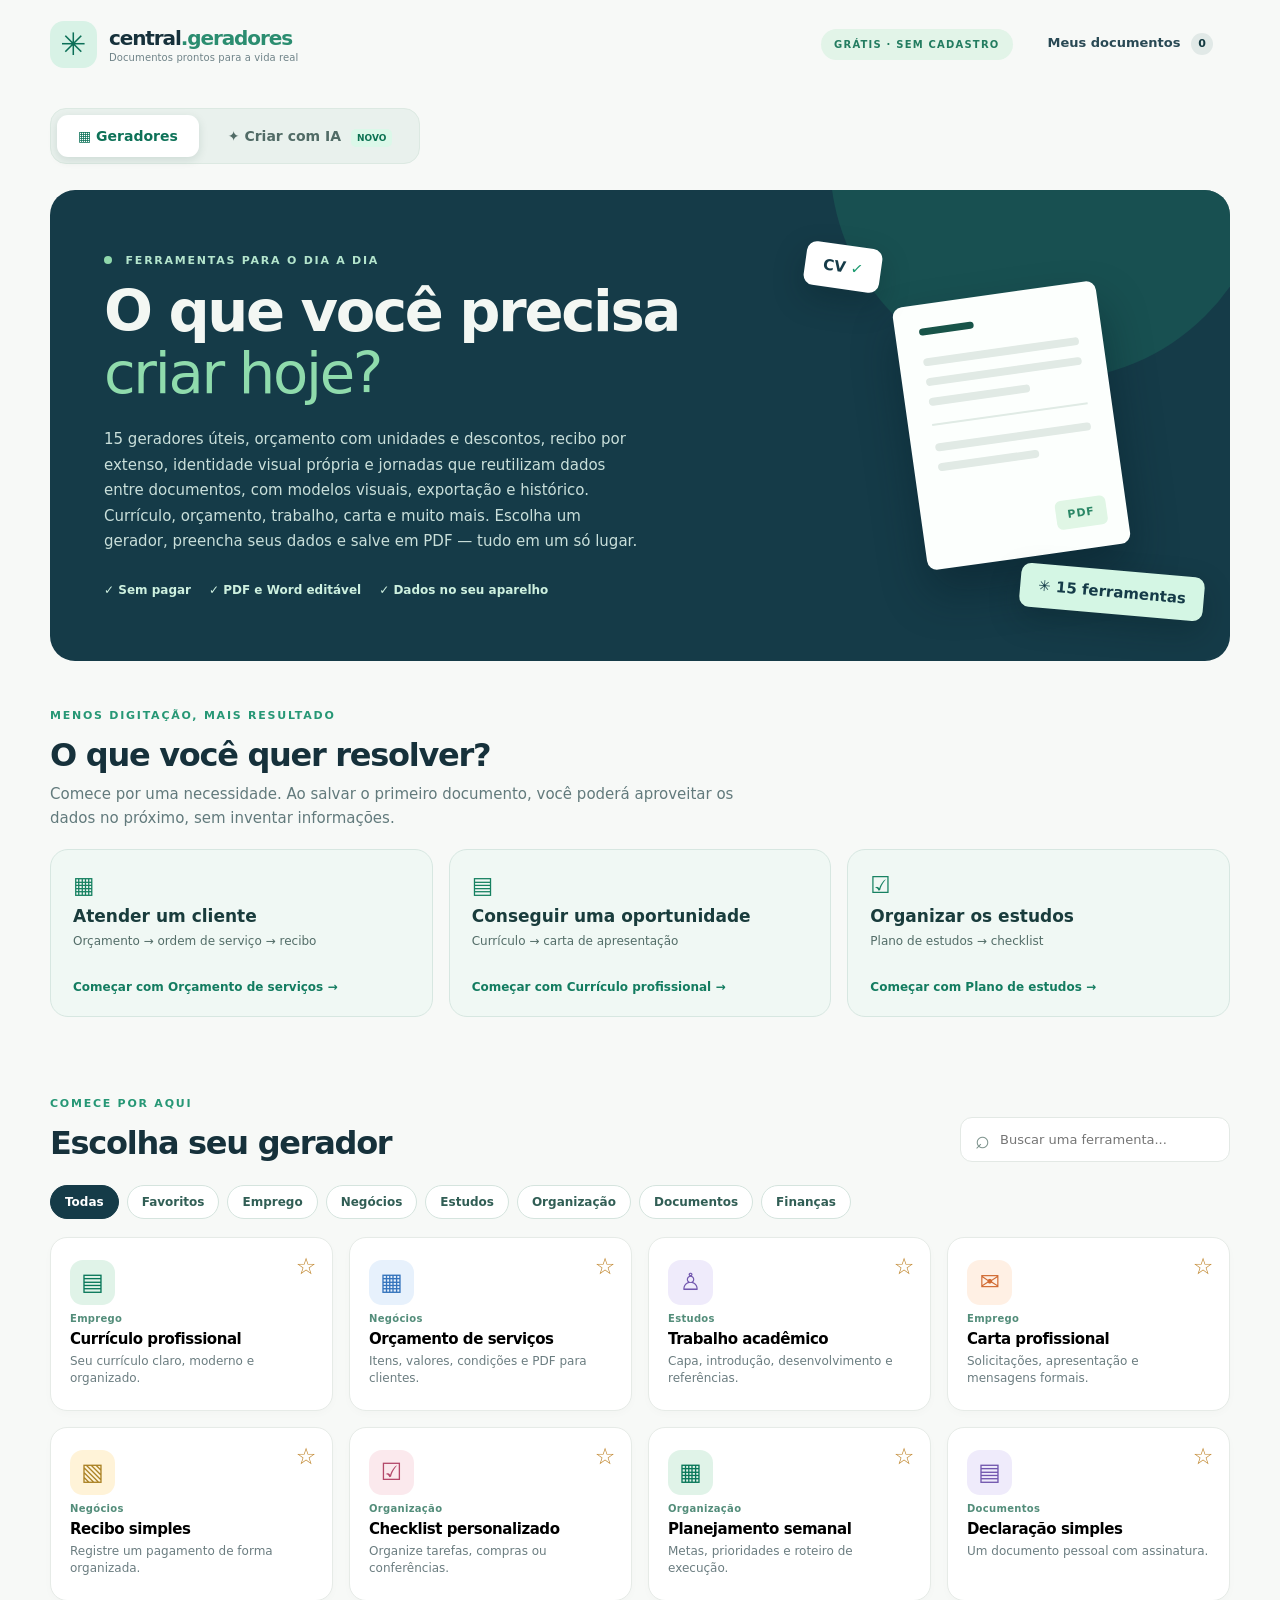
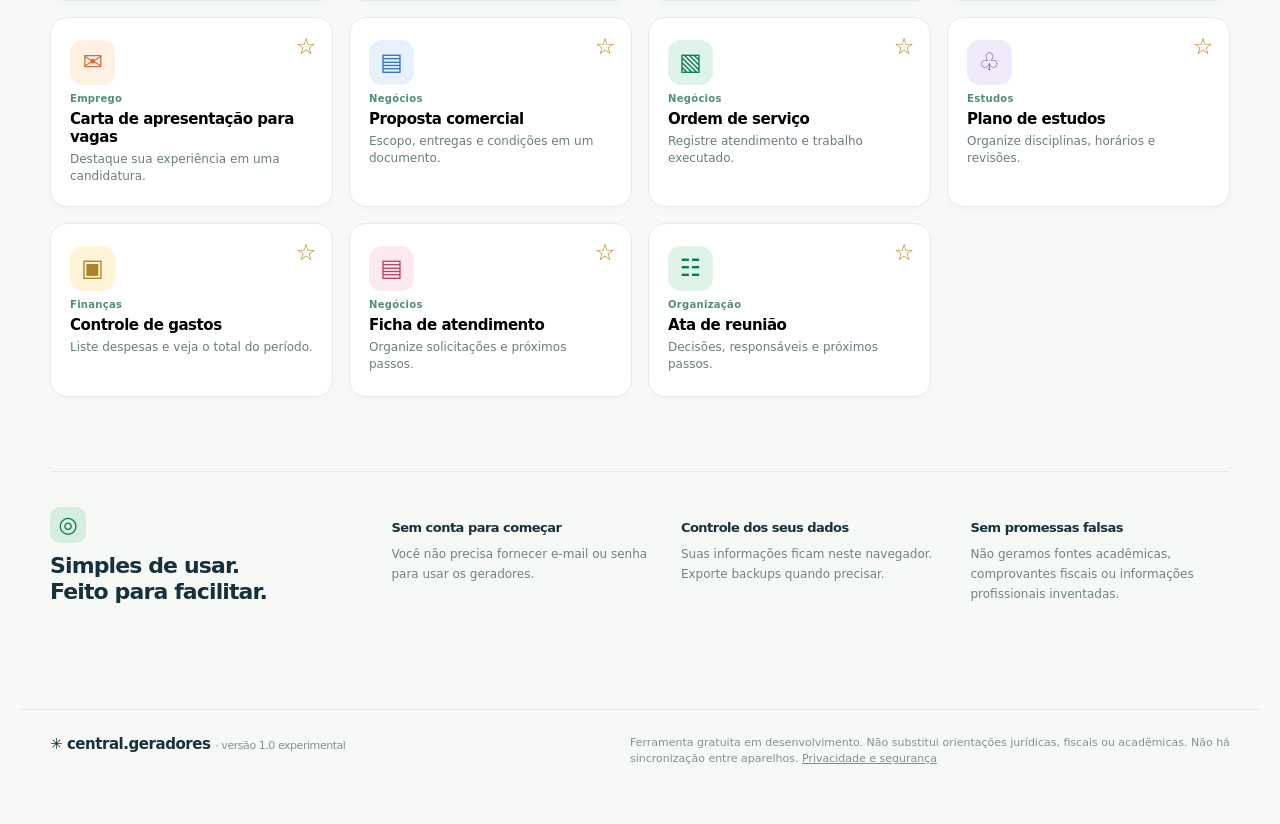
==== index.html @ 02694e5e "feat: add AI studio with on-device AI or guided document composer" ====
<!doctype html>
<html lang="pt-BR">
<head>
  <meta charset="utf-8">
  <meta name="viewport" content="width=device-width,initial-scale=1,viewport-fit=cover">
  <meta name="theme-color" content="#153b48">
  <meta name="robots" content="noindex,nofollow">
  <meta name="description" content="15 geradores gratuitos: currículos, orçamentos, estudos, propostas, recibos, planos e outros documentos. Seus dados ficam no navegador.">
  <title>Central de Geradores — documentos úteis, sem complicação</title>
  <meta name="color-scheme" content="light">
  <link rel="manifest" href="manifest.webmanifest">
  <link rel="icon" href="icons/icon-192.png" type="image/png">
  <link rel="stylesheet" href="style.css?v=1.1">
  <link rel="stylesheet" href="assistant.css?v=1.1">
  <link rel="stylesheet" href="layouts.css?v=0.9">
  <script src="quality.js?v=0.9" defer></script>
  <script src="layouts.js?v=0.9" defer></script>
  <script src="workflows.js?v=0.9" defer></script>
  <script src="doc-export.js?v=0.9" defer></script>
  <script src="app.js?v=0.9" defer></script>
  <script src="choice-ui.js?v=1.0" defer></script>
  <script src="assistant.js?v=1.1" defer></script>
</head>
<body>
<a class="skip" href="#workspace">Ir para o editor</a>
<header class="site-header">
  <a class="brand" href="#inicio" aria-label="Central de Geradores, página inicial">
    <span class="brand-mark" aria-hidden="true">✳</span>
    <span><strong>central<span class="brand-light">.geradores</span></strong><small>Documentos prontos para a vida real</small></span>
  </a>
  <div class="header-actions"><span class="tag">GRÁTIS · SEM CADASTRO</span><button id="install-app" class="btn btn-outline" type="button" hidden>Instalar app</button><button id="go-library" class="btn btn-quiet" type="button">Meus documentos <span id="saved-count" class="count">0</span></button></div>
</header>
<main>
  <nav class="product-modes" aria-label="Escolher área da Central">
    <button id="nav-tools" type="button" aria-pressed="true"><span aria-hidden="true">▦</span> Geradores</button>
    <button id="nav-ai" type="button" aria-pressed="false"><span aria-hidden="true">✦</span> Criar com IA <span class="new-pill">NOVO</span></button>
  </nav>
  <section id="inicio" class="hero">
    <div class="hero-copy"><p class="eyebrow"><span class="spark"></span> FERRAMENTAS PARA O DIA A DIA</p><h1>O que você precisa <em>criar hoje?</em></h1><p>15 geradores úteis, orçamento com unidades e descontos, recibo por extenso, identidade visual própria e jornadas que reutilizam dados entre documentos, com modelos visuais, exportação e histórico. Currículo, orçamento, trabalho, carta e muito mais. Escolha um gerador, preencha seus dados e salve em PDF — tudo em um só lugar.</p><div class="hero-benefits"><span>✓ Sem pagar</span><span>✓ PDF e Word editável</span><span>✓ Dados no seu aparelho</span></div></div>
    <div class="hero-illustration" aria-hidden="true"><div class="floating floating-top">CV <span>✓</span></div><div class="paper-illust"><span class="paper-dot"></span><div></div><div></div><div class="short"></div><hr><div></div><div class="short"></div><span class="paper-stamp">PDF</span></div><div class="floating floating-bottom">✳ 15 ferramentas</div></div>
  </section>

  <section id="ai-studio" class="ai-studio" aria-labelledby="ai-heading" hidden>
    <div class="ai-heading"><span class="ai-kicker">✦ ASSISTENTE DE DOCUMENTOS</span><h1 id="ai-heading">Conte o que precisa. <em>Nós organizamos.</em></h1><p>Escolha a área, o documento e a aparência. Descreva sua necessidade e prepare um rascunho editável, pronto para revisar e exportar em Word, PDF ou HTML.</p><span class="ai-free">✓ Sem cadastro · ✓ Sem APIs pagas · ✓ Dados no aparelho</span></div>
    <div class="ai-body">
      <div class="ai-form">
        <div class="ai-step"><span>01</span><h2>Qual é a área?</h2></div><div id="ai-categories" class="ai-categories" role="group" aria-label="Área do documento"></div>
        <label class="ai-field"><span>Tipo de documento</span><select id="ai-type" aria-label="Tipo de documento"></select></label>
        <p id="ai-doc-description" class="ai-hint"></p>
        <div class="ai-step"><span>02</span><h2>Escolha a organização</h2></div><div id="ai-layouts" class="ai-layouts" role="group" aria-label="Modelos de organização"></div>
        <div class="ai-step"><span>03</span><h2>Personalize as cores</h2></div><div id="ai-colors" class="ai-colors" role="group" aria-label="Cor principal"></div><label class="ai-field ai-hex-field"><span>Cor personalizada (HEX) — opcional</span><input type="text" id="ai-hex" maxlength="7" placeholder="Ex.: #2058BD" autocomplete="off" spellcheck="false" inputmode="text" aria-label="Cor personalizada no formato HEX"></label>
        <div class="ai-step"><span>04</span><h2>O que você precisa criar?</h2></div>
        <label class="ai-field"><span>Conte as informações e instruções</span><textarea id="ai-request" maxlength="5000" rows="8" placeholder="Ex.: Monte um currículo moderno em azul. Nome: Ana Ribeiro. Cargo: Assistente administrativo. Formação: Ensino médio completo..."></textarea></label>
        <button type="button" id="ai-example" class="ai-example">▤ Preencher com exemplo fictício</button>
        <label id="ai-actual-payment" class="ai-check" hidden><input id="ai-paid-check" type="checkbox"> <span>Confirmo que o pagamento informado realmente ocorreu. Não desejo gerar um recibo de pagamento inexistente.</span></label>
        <p id="ai-mode-status" class="ai-mode-status" role="status">Verificando disponibilidade de IA no navegador...</p>
        <div class="ai-actions"><button type="button" id="ai-generate" class="btn btn-primary">✦ Preparar com IA (se disponível)</button><button type="button" id="ai-guided" class="btn btn-outline">Preparar sem IA</button></div>
        <p id="ai-status" class="ai-status" role="status" aria-live="polite"></p>
      </div>
      <aside class="ai-explainer" aria-label="Como funciona">
        <span class="ai-kicker">COMO FUNCIONA</span><h3>O documento continua sendo seu.</h3>
        <div class="ai-explainer-point"><strong>1. Organize</strong><p>Dados explícitos são reconhecidos e colocados nos campos corretos. Sem dados suficientes, o campo continua vazio.</p></div>
        <div class="ai-explainer-point"><strong>2. Revise</strong><p>Você entra no editor normal da Central e ajusta informações, estilo, cabeçalho e logotipo.</p></div>
        <div class="ai-explainer-point"><strong>3. Exporte</strong><p>Escolha Word editável, PDF pela impressão, HTML ou TXT. Os dados continuam no navegador.</p></div>
        <p class="ai-integrity">A IA generativa só funciona em navegadores compatíveis com um modelo local. No Android, use a preparação guiada, que não inventa conteúdo. Não criamos pagamentos, currículos ou referências fictícias automaticamente.</p>
        <div class="ai-result" aria-live="polite"><strong>Último resultado</strong><p id="ai-summary">Nenhum documento preparado nesta sessão.</p><small id="ai-missing"></small></div>
      </aside>
    </div>
  </section>

  <section class="journeys" id="jornadas" aria-labelledby="journeys-heading">
    <div class="journeys-head"><p class="eyebrow">MENOS DIGITAÇÃO, MAIS RESULTADO</p><h2 id="journeys-heading">O que você quer resolver?</h2><p>Comece por uma necessidade. Ao salvar o primeiro documento, você poderá aproveitar os dados no próximo, sem inventar informações.</p></div>
    <div id="journey-grid" class="journey-grid"></div>
  </section>
  <section class="explore" id="explorar" aria-labelledby="tools-heading"><div class="section-heading"><div><p class="eyebrow">COMECE POR AQUI</p><h2 id="tools-heading">Escolha seu gerador</h2></div><label class="search-wrap"><span aria-hidden="true">⌕</span><input id="tool-search" type="search" placeholder="Buscar uma ferramenta..." aria-label="Buscar ferramenta"></label></div><div id="category-filters" class="category-filters" aria-label="Categorias de geradores"></div><div id="tool-grid" class="tool-grid"></div><p id="tools-empty" class="empty" hidden>Nenhuma ferramenta encontrada. Tente outra palavra.</p></section>
  <section id="workspace" class="workspace" aria-labelledby="workspace-heading" hidden>
    <div class="workspace-bar"><div><button id="back-tools" class="back-btn" type="button">← Todas as ferramentas</button><p id="workspace-kicker" class="eyebrow">GERADOR</p><h2 id="workspace-heading">Editor</h2><p id="workspace-help" class="workspace-help"></p></div><div class="workspace-toolbar"><button id="new-document" type="button" class="btn btn-quiet">Novo</button><button id="duplicate-document" type="button" class="btn btn-quiet">Duplicar</button><button id="save-document" type="button" class="btn btn-primary">Salvar</button></div></div>
    <div id="flow-panel" class="flow-panel" hidden><div><span class="flow-kicker">PRÓXIMA ETAPA</span><p id="flow-description"></p><small id="flow-disclaimer"></small></div><button type="button" class="btn btn-primary" id="flow-continue"></button></div>
    <div id="starter-bar" class="starter-bar" hidden><label for="starter-template">Comece com um modelo orientativo:</label><select id="starter-template"></select><button id="apply-starter" type="button" class="btn btn-outline">Aplicar modelo</button><small>O modelo só preenche campos vazios. Revise o conteúdo.</small></div><div class="view-switch" role="group" aria-label="Alternar edição e visualização"><button type="button" id="view-edit" aria-pressed="true">✎ Preencher</button><button type="button" id="view-preview" aria-pressed="false">▤ Ver documento</button></div><div class="workspace-columns"><section class="form-panel" aria-label="Preencher documento"><div class="panel-label"><span>01</span> PREENCHA AS INFORMAÇÕES</div><form id="generator-form" autocomplete="on"></form><p id="form-help" class="form-help"></p><aside id="quality-panel" class="quality-panel" aria-label="Revisão do documento"><strong>Revisar antes de compartilhar</strong><p id="quality-summary"></p><ul id="quality-list"></ul><small>Sugestões gerais, não validação jurídica, fiscal ou acadêmica.</small></aside><div class="profile-actions"><button type="button" id="save-profile" class="btn btn-outline">Salvar meus dados para reutilizar</button><button type="button" id="apply-profile" class="btn btn-quiet">Preencher campos vazios com meu perfil</button></div><div class="form-footer"><button id="save-document-bottom" class="btn btn-outline" type="button">Salvar no histórico</button><button id="print-document" class="btn btn-dark" type="button">Imprimir / salvar PDF ↗</button></div><p class="note">PDF pela impressão do navegador; Word e HTML baixados diretamente. Nenhum documento é enviado ao servidor.</p></section><section class="preview-panel" aria-label="Prévia do documento"><div class="preview-header"><div class="panel-label"><span>02</span> PRÉVIA EM TEMPO REAL</div><label class="theme-control">Modelo <select id="template-style" aria-label="Escolher modelo visual"><option value="classico">Clássico</option><option value="moderno">Moderno</option><option value="elegante">Elegante</option></select></label></div><div id="layout-gallery" class="layout-gallery" role="group" aria-label="Modelos de organização do documento"></div><p class="layout-hint">Cada modelo reorganiza as seções, não apenas as cores. O conteúdo continua o mesmo.</p>
<div id="appearance-panel" class="appearance-panel" aria-label="Personalização do documento">
  <div class="appearance-title"><strong>Personalizar aparência</strong><button id="reset-appearance" class="btn btn-quiet" type="button">Restaurar padrão</button></div>
  <div class="appearance-palettes" id="color-palettes" role="group" aria-label="Paletas de cores"></div>
  <div class="appearance-controls">
    <label>Cor personalizada <input id="custom-accent" type="color" value="#14785f" aria-label="Escolher cor do documento"></label>
    <label>Fonte <select id="doc-font" aria-label="Fonte do documento"><option value="sans">Profissional (Arial)</option><option value="serif">Editorial (Georgia)</option><option value="compact">Compacta (Calibri)</option></select></label>
    <label>Tamanho <select id="doc-size" aria-label="Tamanho do texto"><option value="compacto">Compacto</option><option value="normal">Padrão</option><option value="grande">Grande</option></select></label>
  </div>
  <p class="appearance-note">As escolhas são aplicadas à prévia e ao PDF e ficam salvas no documento. O Word mantém cor e fonte, mas usa uma estrutura editável simplificada.</p><p id="appearance-warning" class="appearance-warning" role="status" hidden>Esta cor é muito clara para ser usada em texto sobre fundo branco. Escolha uma mais escura para melhorar a leitura.</p>
</div><section id="branding-panel" class="branding-panel" aria-label="Identidade visual e informações do documento">
  <div class="branding-title"><strong>Identidade visual e rodapé</strong><span>Opcional · salvo neste navegador</span></div>
  <div class="branding-fields">
    <label>Logotipo (PNG/JPG, até 2 MB)<input type="file" id="brand-upload" accept="image/png,image/jpeg" aria-label="Escolher logotipo da empresa ou pessoal"></label>
    <button type="button" id="brand-remove" class="btn btn-quiet">Remover logotipo</button>
    <label>Texto do cabeçalho<input type="text" id="brand-heading" maxlength="180" placeholder="Ex.: Empresa · contato profissional"></label>
    <label>Rodapé do documento<input type="text" id="brand-footer" maxlength="240" placeholder="Ex.: Telefone • e-mail • cidade"></label>
    <label>Alinhamento<select id="brand-align"><option value="left">À esquerda</option><option value="center">Centralizado</option><option value="right">À direita</option></select></label>
  </div>
  <div class="branding-actions"><button type="button" id="brand-store" class="btn btn-outline">Salvar como minha identidade padrão</button><button type="button" id="brand-use-stored" class="btn btn-quiet">Aplicar identidade salva</button><button type="button" id="brand-clear-stored" class="btn btn-quiet">Apagar identidade padrão</button></div>
  <p id="brand-info" class="branding-hint" role="status">O logotipo é compactado no aparelho, nunca enviado ao servidor. É mantido no próprio documento e incluído no Word e no PDF.</p>
</section><div class="preview-actions"><button type="button" class="btn btn-outline" id="copy-text">Copiar texto</button><button type="button" class="btn btn-outline" id="download-text">Baixar TXT</button><button type="button" class="btn btn-primary" id="download-word">Baixar Word (.docx)</button><button type="button" class="btn btn-outline" id="download-html">Baixar HTML</button><button type="button" class="btn btn-outline" id="share-text">Compartilhar</button></div><article id="document-preview" class="document-preview"></article></section></div>
  </section>
  <section id="library" class="library" aria-labelledby="library-heading" hidden><div class="section-heading"><div><p class="eyebrow">NO SEU NAVEGADOR</p><h2 id="library-heading">Meus documentos</h2><p class="library-sub">Os arquivos são guardados apenas neste navegador e podem ser perdidos se você limpar seus dados.</p></div><button id="library-close" type="button" class="btn btn-quiet">Fechar</button></div><div class="library-search-row"><label class="library-search-label" for="library-search">Pesquisar seus documentos
<input type="search" id="library-search" autocomplete="off" placeholder="Busque por título, cliente ou serviço..."></label>
<label class="library-search-label" for="library-filter">Tipo de documento
<select id="library-filter"><option value="all">Todos os tipos</option></select></label></div>
<p id="library-summary" class="library-summary" aria-live="polite"></p>
<div class="library-actions"><button id="export-data" type="button" class="btn btn-outline">↓ Fazer backup (.json)</button><button id="import-trigger" type="button" class="btn btn-outline">↑ Restaurar backup</button><button type="button" id="clear-profile" class="btn btn-quiet">Apagar perfil salvo</button><input type="file" id="import-data" accept=".json,application/json" hidden></div><div id="document-list" class="document-list"></div></section>
  <section class="why"><div><span class="why-icon">◎</span><h2>Simples de usar.<br>Feito para facilitar.</h2></div><div><h3>Sem conta para começar</h3><p>Você não precisa fornecer e-mail ou senha para usar os geradores.</p></div><div><h3>Controle dos seus dados</h3><p>Suas informações ficam neste navegador. Exporte backups quando precisar.</p></div><div><h3>Sem promessas falsas</h3><p>Não geramos fontes acadêmicas, comprovantes fiscais ou informações profissionais inventadas.</p></div></section>
</main>
<footer class="site-footer"><div class="footer-brand">✳ central.geradores <span>· versão 1.0 experimental</span></div><p>Ferramenta gratuita em desenvolvimento. Não substitui orientações jurídicas, fiscais ou acadêmicas. Não há sincronização entre aparelhos. <a href="privacidade.html">Privacidade e segurança</a></p></footer>
<div id="toast" class="toast" role="status" aria-live="polite"></div>
</body>
</html>
---- style.css ----
:root{font-family:Inter,ui-sans-serif,system-ui,-apple-system,BlinkMacSystemFont,"Segoe UI",sans-serif;color:#16313b;background:#f7f9f7;font-synthesis:none;font-size:15px}*{box-sizing:border-box}html{scroll-behavior:smooth}body{margin:0}button,input,select,textarea{font:inherit}button{cursor:pointer}button:disabled{cursor:not-allowed;opacity:.5}a{color:inherit}.skip{position:absolute;left:-999px;top:12px;padding:10px;background:#fff;z-index:12}.skip:focus{left:12px}h1,h2,h3,p{margin-top:0}h1,h2,h3{letter-spacing:-.04em}h2{font-size:clamp(24px,3vw,32px)}.site-header{height:88px;max-width:1240px;margin:auto;padding:0 30px;display:flex;align-items:center;justify-content:space-between;gap:16px}.brand{display:flex;align-items:center;gap:12px;text-decoration:none}.brand-mark{width:47px;height:47px;display:grid;place-items:center;border-radius:14px;background:#d8f2e6;color:#0c6f57;font-size:31px}.brand strong{display:block;font-size:20px;letter-spacing:-.055em}.brand-light{color:#2b8d70}.brand small{display:block;color:#6f8388;font-size:10px;letter-spacing:.01em;margin-top:2px}.header-actions{display:flex;align-items:center;gap:18px}.tag{font-size:10px;font-weight:800;letter-spacing:.12em;color:#237c60;background:#e2f4e8;padding:10px 13px;border-radius:50px}.count{display:inline-grid;place-items:center;background:#e1e9e7;color:#123940;border-radius:16px;width:22px;height:22px;margin-left:6px;font-size:11px}.btn{border:1px solid transparent;border-radius:11px;padding:12px 16px;font-size:13px;font-weight:700;line-height:1.3;transition:transform .15s,background .15s}.btn:hover{transform:translateY(-1px)}.btn:focus-visible,.tool-card:focus-visible,.back-btn:focus-visible{outline:3px solid #8be1bc;outline-offset:3px}.btn-quiet{background:transparent;color:#294954}.btn-quiet:hover{background:#e5eeeb}.btn-primary{background:#137c60;color:#fff}.btn-primary:hover{background:#0b654d}.btn-outline{background:#fff;border-color:#dae5e0;color:#1a5750}.btn-dark{background:#153b48;color:#fff}.btn-dark:hover{background:#092e3a}main{max-width:1240px;margin:0 auto;padding:0 30px 50px}.hero{background:#153b48;border-radius:25px;min-height:378px;color:#f3f7f3;display:grid;grid-template-columns:minmax(0,1.7fr) minmax(280px,1fr);overflow:hidden;position:relative}.hero:before{content:"";position:absolute;width:440px;height:440px;border-radius:50%;background:#1b5b56;right:-40px;top:-250px;opacity:.65}.hero-copy{position:relative;z-index:1;padding:64px 54px}.eyebrow{font-size:11px;letter-spacing:.16em;font-weight:800;color:#269775;margin-bottom:14px}.hero .eyebrow{color:#b4e5cd}.spark{display:inline-block;width:8px;height:8px;background:#90d8ac;border-radius:50%;margin-right:8px}.hero h1{font-size:clamp(34px,4.5vw,58px);line-height:1.08;margin:0 0 22px;max-width:650px}.hero h1 em{font-weight:500;color:#8fdbac;font-style:normal}.hero-copy>p:not(.eyebrow){font-size:15px;line-height:1.7;color:#c9dfda;max-width:540px}.hero-benefits{display:flex;gap:18px;flex-wrap:wrap;margin-top:28px;font-size:12px;font-weight:700;color:#cdf0df}.hero-illustration{position:relative;min-height:310px;display:grid;place-items:center}.paper-illust{width:205px;height:265px;border-radius:10px;background:#fcfffd;box-shadow:0 25px 45px #06192266;transform:rotate(-8deg);position:relative;padding:42px 24px}.paper-illust:before{content:"";width:55px;height:7px;position:absolute;top:24px;left:24px;background:#185449;border-radius:5px}.paper-illust>div{height:8px;background:#e1eae5;border-radius:8px;margin:12px 0}.paper-illust>div.short{width:65%}.paper-illust hr{border:0;border-top:2px solid #e0ebe5;margin:18px 0}.paper-stamp{position:absolute;bottom:22px;right:20px;background:#e0f6e5;color:#2b8766;padding:8px 12px;border-radius:6px;font-size:11px;font-weight:900;letter-spacing:.08em}.floating{position:absolute;z-index:2;background:#fff;color:#153b48;border-radius:10px;padding:13px 18px;font-weight:800;box-shadow:0 12px 30px #04191b40}.floating-top{top:55px;left:12px;transform:rotate(8deg)}.floating-top span{color:#1d9b70}.floating-bottom{bottom:47px;right:26px;background:#d4f6e4;transform:rotate(5deg)}.explore{padding:64px 0 52px}.section-heading{display:flex;justify-content:space-between;align-items:end;gap:20px;margin-bottom:23px}.section-heading h2{margin:0}.search-wrap{display:flex;gap:8px;align-items:center;padding:0 14px;background:white;border:1px solid #e3e9e5;border-radius:12px;width:270px;height:45px;color:#7b918b}.search-wrap span{font-size:25px}.search-wrap input{border:none;width:100%;min-width:0;outline:none;font-size:13px;color:#1c3b43;background:transparent}.tool-grid{display:grid;grid-template-columns:repeat(4,minmax(0,1fr));gap:16px}.tool-card{text-align:left;min-width:0;background:#fff;border:1px solid #e6ebe7;border-radius:17px;padding:22px 19px 20px;min-height:174px;display:flex;flex-direction:column;align-items:flex-start;box-shadow:0 3px 8px #18382905;transition:transform .18s,box-shadow .18s,border-color .18s}.tool-card:hover{transform:translateY(-4px);box-shadow:0 13px 30px #153b4814;border-color:#bddecf}.tool-icon{width:45px;height:45px;display:grid;place-items:center;border-radius:13px;font-size:24px;margin-bottom:16px}.tool-icon.mint{background:#e0f3e8;color:#087759}.tool-icon.lavender{background:#efebfb;color:#7156ae}.tool-icon.peach{background:#fff0e4;color:#d16a32}.tool-icon.blue{background:#e7f1fc;color:#3473bc}.tool-icon.rose{background:#fbe9ed;color:#b34869}.tool-icon.yellow{background:#fff3d8;color:#ab8225}.tool-card strong{font-size:15px;letter-spacing:-.03em;margin-bottom:5px}.tool-card .tool-desc{font-size:12px;line-height:1.45;color:#6b7d80}.empty{padding:20px;color:#647b80}.workspace{scroll-margin-top:22px;padding:16px 0 56px}.workspace-bar{display:flex;justify-content:space-between;align-items:end;gap:20px;margin:0 0 22px}.workspace-bar h2{margin:2px 0}.workspace-help{color:#687d80;max-width:600px;font-size:13px;margin:7px 0 0}.back-btn{border:none;background:transparent;color:#2b876b;font-weight:700;padding:0 0 22px;font-size:12px}.workspace-toolbar{display:flex;gap:8px;flex-wrap:wrap}.workspace-columns{display:grid;grid-template-columns:minmax(0,1fr) minmax(0,1.05fr);align-items:start;gap:20px}.form-panel,.preview-panel{border:1px solid #e3eae5;background:#fff;border-radius:18px;padding:24px;min-width:0;box-shadow:0 4px 14px #173b4608}.panel-label{color:#58706e;font-size:10px;letter-spacing:.14em;font-weight:800;display:flex;align-items:center;gap:9px;margin-bottom:20px}.panel-label span{border:1px solid #d3e7dc;background:#edf8f1;border-radius:7px;padding:5px 8px;color:#137d60}.field{display:block;margin-bottom:17px}.field-label{display:block;font-size:12px;font-weight:800;color:#264653;margin-bottom:7px}.field-hint{display:block;font-size:11px;color:#6f8589;margin-top:6px;line-height:1.5}.field input,.field textarea,.field select{display:block;width:100%;padding:12px 13px;border-radius:10px;border:1px solid #dce6e2;background:#fdfefd;color:#183744;outline:none;font-size:13px;min-height:44px}.field textarea{resize:vertical;min-height:98px;line-height:1.6}.field input:focus,.field textarea:focus,.field select:focus{border-color:#259a78;box-shadow:0 0 0 3px #c5f1dd}.field input[aria-invalid=true]{border-color:#c34959}.field-grid{display:grid;grid-template-columns:1fr 1fr;gap:12px}.form-section{padding:6px 0 0}.form-section h3{font-size:16px;color:#284b53;margin:15px 0 14px}.repeat-row{display:grid;grid-template-columns:minmax(0,1.6fr) 72px 112px 36px;align-items:end;gap:7px;margin-bottom:9px}.repeat-row .field{margin:0}.repeat-row .field-label{font-size:10px}.repeat-row input{padding:10px}.remove-row{height:42px;border:0;border-radius:8px;background:#fff0ed;color:#bd5848;font-size:20px}.add-row{border:1px dashed #8bc0ad;border-radius:9px;background:#f4faf7;color:#1e745d;font-weight:800;padding:10px 14px;margin:12px 0}.form-help{color:#6b7f80;font-size:12px;line-height:1.5}.form-footer{display:flex;gap:9px;flex-wrap:wrap;margin-top:22px}.note{font-size:11px;line-height:1.5;color:#7f9091;margin-top:15px}.preview-header{display:flex;align-items:center;justify-content:space-between;gap:10px}.preview-header .panel-label{margin-bottom:17px}.preview-pill{font-size:10px;color:#39836c;background:#eaf7ef;border-radius:40px;padding:7px 11px}.document-preview{color:#1d2934;background:#fff;box-shadow:0 4px 35px #1c2c3610;border:1px solid #e1e8e8;border-radius:5px;min-height:530px;padding:34px 34px 52px;overflow-wrap:anywhere}.document-preview h1,.document-preview h2,.document-preview h3{letter-spacing:0}.document-preview h1{font-size:25px;margin-bottom:6px}.document-preview h2{font-size:17px;margin:20px 0 7px}.document-preview h3{font-size:14px;margin:18px 0 5px}.document-preview p{font-size:12px;line-height:1.6;white-space:pre-wrap;margin:0 0 12px}.document-preview .muted{color:#72818b}.document-preview .doc-rule{height:3px;background:#198c6a;border:0;margin:14px 0 22px}.document-preview .doc-meta{display:grid;grid-template-columns:1fr 1fr;gap:10px;margin:20px 0}.document-preview .doc-meta p{margin:0}.document-preview .doc-tag{font-size:10px;color:#278268;font-weight:800;letter-spacing:.14em;text-transform:uppercase}.document-preview table{width:100%;border-collapse:collapse;font-size:11px;margin:14px 0}.document-preview th{background:#ecf6ef;text-align:left}.document-preview th,.document-preview td{border-bottom:1px solid #e4ece7;padding:9px 5px;vertical-align:top}.document-preview th:not(:first-child),.document-preview td:not(:first-child){text-align:right}.document-preview .doc-total{text-align:right;font-size:22px;font-weight:900;color:#087f5e;padding:18px 0}.document-preview .doc-total small{display:block;color:#667b7e;font-size:11px;font-weight:500;margin-bottom:5px}.document-preview .doc-note{background:#f4f8f6;padding:14px;border-radius:7px;margin-top:14px}.document-preview .doc-note p{margin:0}.document-preview .doc-list{margin:4px 0 15px;padding-left:20px;font-size:12px;line-height:1.8;white-space:pre-wrap}.document-preview .doc-list li{padding-left:3px}.document-preview .doc-check-list{list-style:none;padding-left:0}.document-preview .doc-check-list li:before{content:'☐';color:#249274;margin-right:11px}.document-preview .doc-signature{border-top:1px solid #778c8e;margin:62px auto 0;padding-top:7px;width:230px;max-width:100%;text-align:center;font-size:12px}.document-preview .doc-academic{font-family:"Times New Roman",serif;line-height:1.5}.document-preview .doc-academic h1{text-align:center;text-transform:uppercase;font-size:18px}.document-preview .doc-academic h2{text-transform:uppercase;font-size:15px}.document-preview .doc-academic p{font-size:14px;text-align:justify;text-indent:1.1cm}.document-preview .academic-cover{text-align:center;display:flex;flex-direction:column;justify-content:space-between;min-height:330px}.document-preview .academic-cover p{text-align:center;text-indent:0}.document-preview .academic-body{margin-top:30px}.document-preview .doc-warning{border-top:1px solid #e1e7e3;font-size:10px;color:#768b84;margin-top:40px;padding-top:15px}.library{background:#eef5f1;border-radius:20px;padding:30px;margin:0 0 50px;scroll-margin-top:18px}.library-sub{color:#597475;font-size:13px;margin:9px 0 0}.library-actions{display:flex;gap:8px;flex-wrap:wrap;margin-bottom:20px}.document-list{display:grid;grid-template-columns:repeat(2,minmax(0,1fr));gap:11px}.saved-card{border:1px solid #d7e6dd;background:white;border-radius:13px;padding:17px;display:flex;justify-content:space-between;gap:12px;min-width:0}.saved-card h3{font-size:15px;margin:4px 0 6px}.saved-card p{font-size:11px;color:#6e8681;margin:0}.saved-card-actions{display:flex;align-items:center;gap:5px;flex-shrink:0}.saved-card-actions button{border:none;background:#edf6f1;border-radius:8px;padding:9px;color:#1a7059;font-size:12px;font-weight:700}.saved-card-actions button.danger{color:#b34848;background:#fff0ed}.why{border-top:1px solid #e2ebe5;margin:22px 0 0;padding:35px 0;display:grid;grid-template-columns:1.2fr repeat(3,1fr);gap:30px}.why-icon{display:inline-grid;place-items:center;width:36px;height:36px;border-radius:10px;background:#d6eee2;color:#157659;font-size:22px;margin-bottom:10px}.why h2{font-size:22px;line-height:1.2}.why h3{font-size:13px;margin:13px 0 9px}.why p{color:#708381;font-size:12px;line-height:1.7}.site-footer{max-width:1240px;margin:auto;padding:25px 30px 45px;border-top:1px solid #e4ebe7;display:flex;justify-content:space-between;gap:30px}.site-footer .footer-brand{font-weight:900;letter-spacing:-.03em;white-space:nowrap}.footer-brand span{font-size:11px;font-weight:400;color:#85938f}.site-footer p{font-size:11px;color:#80928c;max-width:600px;line-height:1.5}.toast{position:fixed;bottom:22px;right:22px;background:#183f48;color:white;border-radius:12px;padding:13px 19px;box-shadow:0 9px 26px #0d25294d;z-index:30;max-width:350px;font-size:12px;opacity:0;pointer-events:none;transform:translateY(12px);transition:opacity .2s,transform .2s}.toast.visible{opacity:1;transform:translateY(0)}[hidden]{display:none!important}
@media(max-width:1000px){.tool-grid{grid-template-columns:repeat(3,minmax(0,1fr))}.hero-copy{padding:55px 38px}.hero-illustration{min-width:260px}.why{grid-template-columns:repeat(2,1fr)}.workspace-columns{grid-template-columns:1fr}.preview-panel{margin-top:0}}
@media(max-width:660px){.site-header{height:auto;min-height:76px;padding:12px 17px}.brand-mark{width:39px;height:39px;font-size:26px}.brand strong{font-size:17px}.brand small{font-size:9px}.header-actions .tag{display:none}.header-actions .btn{font-size:11px;padding:9px}.site-header .count{display:none}main{padding:0 13px 22px}.hero{grid-template-columns:1fr;min-height:auto}.hero-copy{padding:38px 25px 20px}.hero h1{font-size:36px}.hero-copy>p:not(.eyebrow){font-size:13px}.hero-illustration{min-height:190px;overflow:hidden}.paper-illust{transform:translateY(45px) rotate(-8deg);width:155px;height:220px}.floating-top{left:20%;top:17px}.floating-bottom{bottom:13px;right:12%}.explore{padding:40px 0}.section-heading{align-items:start;flex-direction:column}.search-wrap{width:100%}.tool-grid{grid-template-columns:repeat(2,minmax(0,1fr));gap:10px}.tool-card{padding:16px 13px;min-height:162px}.tool-icon{width:39px;height:39px;font-size:21px;margin-bottom:13px}.tool-card strong{font-size:13px}.tool-card .tool-desc{font-size:11px}.workspace-bar{display:block}.workspace-toolbar{margin-top:18px}.form-panel,.preview-panel{padding:17px}.repeat-row{grid-template-columns:minmax(0,1.45fr) 54px 85px 28px;gap:4px}.repeat-row .field-label{font-size:9px}.repeat-row .field input{padding:7px 4px;font-size:11px;min-height:39px}.remove-row{height:39px}.document-preview{padding:22px 17px;min-height:420px}.document-preview .doc-meta{grid-template-columns:1fr}.document-preview th,.document-preview td{font-size:10px;padding:7px 3px}.document-preview .doc-total{font-size:20px}.library{padding:18px}.document-list{grid-template-columns:1fr}.saved-card{flex-direction:column}.saved-card-actions{justify-content:flex-start}.why{grid-template-columns:1fr 1fr;gap:12px}.why>div:first-child{grid-column:1/-1}.site-footer{padding:20px;display:block}}
@media print{@page{size:A4;margin:17mm}html,body{background:white!important}body{font-size:12px;-webkit-print-color-adjust:exact;print-color-adjust:exact}.site-header,.hero,.explore,.workspace-bar,.form-panel,.preview-header,.library,.why,.site-footer,.toast,.skip{display:none!important}main{max-width:none;padding:0!important;margin:0!important}.workspace,.workspace-columns,.preview-panel{display:block!important;margin:0!important;padding:0!important;border:0!important;box-shadow:none!important;background:white!important}.document-preview{display:block!important;box-shadow:none!important;border:0!important;border-radius:0!important;min-height:0!important;padding:0!important;overflow:visible!important}.document-preview .doc-academic{font-size:12pt}.document-preview .doc-academic p{font-size:12pt}.document-preview .academic-cover{min-height:255mm;break-after:page}.document-preview .academic-body{margin-top:0}.document-preview table{break-inside:auto}.document-preview tr{break-inside:avoid}.document-preview h2,.document-preview h3{break-after:avoid}.document-preview .doc-warning{color:#777}.document-preview .doc-meta{break-inside:avoid}}

/* Melhorias v0.3: categorias, favoritos, modelos e controles móveis */
.category-filters{display:flex;gap:8px;overflow-x:auto;padding:0 0 18px;scrollbar-width:thin}
.category-chip{white-space:nowrap;border:1px solid #d5e4de;border-radius:999px;background:#fff;color:#315e55;padding:9px 14px;font-size:12px;font-weight:700}
.category-chip[aria-pressed="true"]{background:#153b48;border-color:#153b48;color:#fff}
.tool-tile{position:relative;min-width:0}.tool-tile .tool-card{width:100%;height:100%}
.tool-category{font-size:10px;color:#538d7a;margin:-8px 0 6px;font-weight:800;letter-spacing:.03em}
.favorite-btn{position:absolute;top:12px;right:10px;background:#fff5;border:0;border-radius:8px;color:#bf842a;font-size:23px;width:34px;height:34px}
.favorite-btn:hover,.favorite-btn:focus-visible{background:#fff3d7;outline:2px solid #d6ac60}
.profile-actions{border-top:1px solid #e5eee8;margin-top:20px;padding-top:14px;display:flex;flex-wrap:wrap;gap:9px}
.profile-actions .btn{font-size:11px;padding:10px}.view-switch{display:none}
.theme-control{font-size:12px;color:#315c54;display:flex;gap:7px;align-items:center;font-weight:700}
.theme-control select{font:inherit;border:1px solid #d9e7e0;border-radius:8px;padding:7px;background:white;color:#153b48}
.preview-actions{display:flex;flex-wrap:wrap;gap:7px;margin:-7px 0 15px}
.preview-actions .btn{padding:8px 10px;font-size:11px}
.form-section .catalog-field{margin:8px 0}.catalog-field select{width:100%;max-width:100%;border:1px solid #d5e4de;padding:10px;border-radius:9px}
.document-preview .doc-figure{font-size:27px;font-weight:800;color:#176550;margin:5px 0 20px}
.document-preview.theme-moderno{--doc-accent:#14785f;border-top:8px solid #14785f;background:#fbfffc}
.document-preview.theme-moderno h1{color:#0d5542;font-size:32px}
.document-preview.theme-moderno .doc-tag{color:#14785f}
.document-preview.theme-moderno .doc-rule{border-color:#acd8c2}
.document-preview.theme-elegante{--doc-accent:#57467b;border-top:8px solid #57467b;background:#fefdfb;font-family:Georgia,'Times New Roman',serif}
.document-preview.theme-elegante h1{color:#483760;font-size:33px;letter-spacing:-.01em}
.document-preview.theme-elegante .doc-tag{color:#57467b}
.document-preview.theme-elegante .doc-rule{border-color:#cbbadb}
.document-preview.theme-elegante .doc-figure{color:#57467b}
.document-preview p{white-space:pre-line;overflow-wrap:anywhere}
.document-preview td{overflow-wrap:anywhere}
@media(max-width:1000px){
 .view-switch{display:flex;margin:4px 0 15px;padding:4px;background:#e7f0eb;border-radius:12px;gap:5px}
 .view-switch button{flex:1;background:transparent;border:0;padding:11px;color:#315d54;border-radius:10px;font-weight:700}
 .view-switch button[aria-pressed="true"]{background:#fff;box-shadow:0 2px 8px #173b4616;color:#174e3e}
 .workspace:not(.show-preview) .preview-panel{display:none}
 .workspace.show-preview .form-panel{display:none}
 .workspace.show-preview .preview-panel{display:block}
}
@media(max-width:660px){
 .tool-tile .tool-card{min-height:179px}.tool-tile .tool-icon{margin-bottom:12px}
 .preview-actions .btn{flex:1}.theme-control{flex-wrap:wrap;justify-content:flex-end}
 .form-panel .form-footer{position:sticky;bottom:0;background:#fffffff2;padding:12px 0;z-index:2}
}
@media print{
 .view-switch,.preview-actions,.profile-actions{display:none!important}
 .workspace.show-preview .form-panel,.workspace:not(.show-preview) .form-panel{display:none!important}
 .workspace .preview-panel{display:block!important}
 .document-preview.theme-moderno,.document-preview.theme-elegante{background:white!important;box-shadow:none!important}
 .document-preview.theme-moderno{border-top:8px solid #14785f!important}
 .document-preview.theme-elegante{border-top:8px solid #57467b!important}
}

.privacy-page{max-width:760px;margin:28px auto 75px;padding:38px;background:white;border:1px solid #e0ebe5;border-radius:18px;line-height:1.75;color:#264c49}.privacy-page h1{font-size:36px}.privacy-page h2{font-size:22px;margin-top:28px}.privacy-page p{font-size:15px}.privacy-page a{color:#137c60;font-weight:800}
@media(max-width:660px){.privacy-page{padding:20px;margin:20px 0 40px}}

.starter-bar{display:flex;gap:9px;align-items:center;flex-wrap:wrap;background:#e9f2ed;border:1px solid #d6e5dc;border-radius:13px;padding:12px 15px;margin-bottom:18px}.starter-bar label{font-size:12px;font-weight:700;color:#2b5d53}.starter-bar select{background:#fff;border:1px solid #cbded4;border-radius:8px;padding:9px;max-width:100%;font:inherit;font-size:12px}.starter-bar small{font-size:10px;color:#54726a}.starter-bar .btn{padding:9px 12px}@media print{.starter-bar{display:none!important}}


/* v0.5 — histórico local pesquisável, sem requisições externas */
.library-search-row{display:grid;grid-template-columns:minmax(0,2fr) minmax(180px,1fr);gap:12px;margin:14px 0 6px}
.library-search-label{display:block;color:#315b53;font-size:12px;font-weight:700;line-height:1.6}
.library-search-label input,.library-search-label select{display:block;margin-top:7px;width:100%;min-height:44px;border:1px solid #d4e6dc;background:white;border-radius:10px;padding:10px 12px;font-size:13px;color:#173f39}
.library-search-label :is(input,select):focus-visible{outline:3px solid #8be1bc;outline-offset:1px}
.library-summary{font-size:12px;color:#627c73;margin:2px 0 14px}
@media(max-width:680px){.library-search-row{grid-template-columns:1fr}}
@media print{.library-search-row,.library-summary{display:none!important}}

/* Version 0.6: task-based journeys and safe document transitions. */
.journeys{margin:48px 0 12px;padding:0 0 4px}.journeys-head h2{margin:5px 0 8px}.journeys-head>p:last-child{max-width:720px;color:#627a7c;line-height:1.6}.journey-grid{display:grid;grid-template-columns:repeat(3,minmax(0,1fr));gap:16px;margin-top:19px}.journey-card{border:1px solid #d7e7e1;background:#f0f8f4;color:#193c3c;text-align:left;min-height:168px;border-radius:18px;padding:22px;display:flex;flex-direction:column;align-items:flex-start;gap:8px;transition:transform .15s,box-shadow .15s}.journey-card:hover{transform:translateY(-2px);box-shadow:0 10px 24px #153b4812}.journey-card:focus-visible,.next-doc-btn:focus-visible{outline:3px solid #8be1bc;outline-offset:2px}.journey-icon{font-size:23px;color:#168161}.journey-card strong{font-size:17px}.journey-description{font-size:12px;color:#536d68}.journey-go{color:#137c60;font-weight:800;margin-top:auto;font-size:12px}.flow-panel:not([hidden]){border:1px solid #a7dcc9;border-radius:16px;background:#edfaf3;display:flex;gap:16px;align-items:center;justify-content:space-between;padding:18px 20px;margin-bottom:18px}.flow-kicker{font-size:10px;color:#137c60;font-weight:800;letter-spacing:.13em}.flow-panel p{margin:4px 0 3px;font-size:13px;color:#173b42;max-width:680px}.flow-panel small{font-size:11px;color:#557b70;line-height:1.4}.flow-panel .btn{flex-shrink:0}.next-doc-btn{background:#e4f6ed;color:#126d51;border:1px solid #c0e3d1;border-radius:9px;padding:9px;font-size:12px;font-weight:700}.next-doc-btn:hover{background:#d2ecdf}
@media(max-width:740px){.journey-grid{grid-template-columns:1fr}.journey-card{min-height:115px;padding:17px}.flow-panel:not([hidden]){display:block}.flow-panel .btn{margin-top:13px;width:100%}}
@media print{.journeys,.flow-panel{display:none!important}}

/* v0.9 — quantitativos com unidade e revisão contextual */
.repeat-row{grid-template-columns:minmax(0,1.65fr) minmax(60px,.52fr) minmax(76px,.68fr) minmax(85px,.8fr) 32px;gap:6px}
.repeat-row select{min-width:0;width:100%;min-height:38px;border:1px solid #dce6df;border-radius:7px;background:white;padding:6px 4px;font-size:12px}
.quality-panel{border:1px solid #cbded5;border-radius:12px;padding:13px 15px;background:#f8fbf9;margin:15px 0;line-height:1.45}
.quality-panel strong{font-size:13px}.quality-panel p{margin:7px 0;color:#386257;font-size:12px}.quality-panel ul{padding-left:19px;margin:8px 0;color:#39555a;font-size:12px}.quality-panel li{margin:4px 0}.quality-panel small{font-size:10px;color:#607573}
.document-preview .quote-breakdown{display:flex;flex-direction:column;align-items:end;gap:2px;padding:10px 0}.document-preview .quote-breakdown p{margin:0;font-size:12px;color:#4d6269}.document-preview .receipt-words{font-style:italic;font-size:12px;margin-bottom:12px}
@media(max-width:700px){.repeat-row{grid-template-columns:minmax(0,1fr) minmax(55px,.45fr) minmax(75px,.63fr) minmax(78px,.7fr) 26px;gap:4px}.repeat-row .field-label{font-size:9px}.repeat-row select{font-size:10px;padding:5px 2px}.repeat-row input{padding:6px 3px;font-size:11px}}
@media(max-width:365px){.repeat-row{grid-template-columns:minmax(75px,1fr) minmax(45px,.5fr) minmax(65px,.68fr) minmax(68px,.74fr) 24px;gap:2px}.repeat-row .field-label{font-size:8px}.repeat-row input{font-size:10px}}
@media print{.quality-panel{display:none!important}}

/* Formularios de item em duas linhas no celular: evita campos ilegiveis. */
@media(max-width:520px){
  .repeat-row{grid-template-columns:minmax(0,.6fr) minmax(0,.83fr) minmax(0,1.25fr) 31px;gap:6px;padding:10px;border:1px solid #e4ece7;border-radius:11px;margin-bottom:11px}
  .repeat-row>.field:first-child{grid-column:1/-1}
  .repeat-row>.field{min-width:0}
  .repeat-row .field-label{font-size:10px}
  .repeat-row select,.repeat-row .field input{font-size:12px;min-height:41px;padding:7px 5px}
  .repeat-row>.remove-row{align-self:end;min-width:28px;height:41px}
}
---- assistant.css ----
/* Estúdio de criação: escopo próprio, sem impactar a impressão dos documentos */
.product-modes{display:flex;gap:8px;margin:20px 0 26px;padding:6px;border:1px solid #dce9e2;background:#e9f1ed;border-radius:16px;width:max-content;max-width:100%}.product-modes button{border:0;border-radius:11px;background:transparent;padding:13px 21px;font-size:14px;font-weight:800;color:#516b66;cursor:pointer}.product-modes button[aria-pressed=true]{background:#fff;color:#0e7258;box-shadow:0 3px 10px #123c3020}.new-pill{font-size:9px;margin-left:5px;background:#dbf8e9;color:#0b7252;padding:4px 6px;border-radius:5px}
.ai-studio[hidden]{display:none!important}.ai-studio{margin-bottom:52px;scroll-margin-top:20px}.ai-heading{padding:42px 50px;background:linear-gradient(125deg,#173b48,#12614d);color:#fff;border-radius:22px 22px 0 0}.ai-kicker{font-size:11px;font-weight:900;letter-spacing:.15em;color:#66d9ad}.ai-heading h1{font-size:clamp(30px,4vw,50px);line-height:1.12;letter-spacing:-.045em;margin:13px 0}.ai-heading h1 em{font-style:normal;color:#9ee8c4}.ai-heading p{font-size:15px;line-height:1.6;max-width:730px;color:#d6e9e1}.ai-free{font-size:11px;font-weight:800;color:#b4eacd}.ai-body{display:grid;grid-template-columns:minmax(0,1.6fr) minmax(250px,.85fr);gap:22px;padding:25px;background:#f1f6f2;border:1px solid #dbe8df;border-top:0;border-radius:0 0 22px 22px}.ai-form,.ai-explainer{background:#fff;border:1px solid #dee9e2;border-radius:18px;padding:28px;min-width:0}.ai-step{display:flex;align-items:center;gap:12px;margin:10px 0 16px}.ai-step span{display:grid;place-items:center;font-size:12px;font-weight:900;width:34px;height:34px;background:#dff5ea;color:#0b7153;border-radius:10px}.ai-step h2{margin:0;font-size:19px}.ai-categories{display:flex;gap:8px;flex-wrap:wrap;margin-bottom:19px}.ai-category{border:1px solid #dce6df;border-radius:11px;background:#fff;color:#2e5149;padding:11px 13px;font-size:12px;font-weight:700}.ai-category[aria-pressed=true]{background:#e3f5ea;border-color:#9fd3b8;color:#087556}.ai-field{display:flex;flex-direction:column;gap:8px;font-size:13px;font-weight:700;color:#2d4e45;margin-bottom:16px}.ai-field select,.ai-field input,.ai-field textarea{border:1px solid #d9e4de;border-radius:12px;padding:12px 13px;background:white;color:#203a36;max-width:100%;width:100%;font:inherit;font-weight:400}.ai-field textarea{resize:vertical;min-height:170px;line-height:1.5}.ai-hint,.ai-mode-status{font-size:12px;color:#6c8279;line-height:1.5;margin:0 0 20px}.ai-layouts{display:grid;grid-template-columns:repeat(4,minmax(0,1fr));gap:9px;margin-bottom:28px}.ai-layout-option{display:flex;flex-direction:column;align-items:center;gap:5px;border-radius:12px;border:1px solid #dce6df;background:#fff;padding:14px 7px;min-width:0}.ai-layout-option[aria-pressed=true]{border-color:#138763;box-shadow:0 0 0 2px #9ae0bd}.ai-layout-option strong{font-size:12px}.ai-layout-option small{font-size:10px;color:#6b8175;text-align:center}.ai-layout-preview{width:42px;height:51px;border:1px solid #d3e2d8;background:#f7faf8;border-radius:5px;padding:8px 6px;display:flex;flex-direction:column;gap:4px}.ai-layout-preview i{height:4px;background:#c0dacf;border-radius:2px}.ai-layout-preview i:first-child{height:6px;background:#2e9a76}.ai-layout-preview[data-layout=moderno]{border-left:10px solid #daeee5}.ai-layout-preview[data-layout=elegante] i:first-child{align-self:center;width:20px}.ai-colors{display:flex;gap:9px;flex-wrap:wrap;margin:0 0 18px}.ai-color-option{display:flex;gap:6px;align-items:center;flex-direction:column;border-radius:10px;border:1px solid #dfe8e2;background:#fff;padding:8px 7px;min-width:59px}.ai-color-option[aria-pressed=true]{border-color:#167453;outline:2px solid #bee7d0}.ai-color-dot{width:30px;height:30px;background:var(--swatch);border-radius:8px;display:block}.ai-color-option small{font-size:10px;color:#455b52}.ai-hex-field{max-width:245px;margin-bottom:30px}.ai-example{border:0;color:#14765a;background:#e8f6ed;padding:9px 12px;border-radius:9px;font-size:12px;font-weight:700;margin:-6px 0 20px}.ai-check{display:flex;gap:9px;padding:13px;background:#fff5e9;border:1px solid #eccc9f;border-radius:10px;font-size:12px;line-height:1.4;margin-bottom:16px}.ai-check input{flex:0 0 auto}.ai-mode-status{margin:0 0 14px}.ai-actions{display:flex;gap:12px;flex-wrap:wrap}.ai-actions .btn{flex:1;min-width:170px}.ai-status{font-size:12px;min-height:20px;margin:12px 0 0}.ai-status[data-kind=error]{color:#ad3131}.ai-status[data-kind=warning]{color:#885b11}.ai-status[data-kind=success]{color:#087d55}.ai-explainer{align-self:start;position:sticky;top:18px}.ai-explainer .ai-kicker{color:#108161}.ai-explainer h3{font-size:25px;line-height:1.2;margin:15px 0 25px}.ai-explainer-point{padding-bottom:15px;border-bottom:1px solid #e7efea;margin-bottom:17px}.ai-explainer-point strong{font-size:14px}.ai-explainer-point p,.ai-integrity{font-size:12px;color:#637a6e;line-height:1.7;margin:6px 0 0}.ai-integrity{background:#f2f7f3;padding:14px;border-radius:10px;margin-top:18px}.ai-result{margin-top:22px;border-top:1px solid #e4ece6;padding-top:18px}.ai-result strong{font-size:13px}.ai-result p,.ai-result small{font-size:12px;color:#6a7f74;line-height:1.5}
@media(max-width:950px){.ai-body{grid-template-columns:1fr}.ai-explainer{position:static}}
@media(max-width:600px){.product-modes{width:100%}.product-modes button{padding:12px 8px;flex:1;font-size:12px}.ai-heading{padding:32px 22px}.ai-body{padding:12px;gap:14px}.ai-form,.ai-explainer{padding:18px}.ai-layouts{grid-template-columns:repeat(2,minmax(0,1fr))}.ai-layout-option{padding:12px 6px}.ai-actions .btn{width:100%;min-width:0}.ai-categories{display:grid;grid-template-columns:1fr 1fr}.ai-category{text-align:left}.ai-color-option{min-width:55px}}
@media print{.product-modes,.ai-studio{display:none!important}}

#inicio[hidden],#jornadas[hidden],#explorar[hidden],.why[hidden],#workspace[hidden],#library[hidden]{display:none!important}

.ai-check[hidden],.ai-example[hidden]{display:none!important}
---- layouts.css ----
/* Modelos 0.4 — organizam semanticamente os documentos, não apenas as cores. */
.layout-gallery{display:grid;grid-template-columns:repeat(3,minmax(0,1fr));gap:9px;margin:2px 0 8px}
.layout-choice{display:flex;flex-direction:column;align-items:start;text-align:left;background:#fff;border:1px solid #dbe8e1;border-radius:12px;padding:10px;min-width:0;color:#193e3b;transition:box-shadow .15s,border-color .15s}
.layout-choice:hover{border-color:#378a71;box-shadow:0 3px 14px #183c3415}
.layout-choice:focus-visible{outline:3px solid #8be1bc;outline-offset:2px}
.layout-choice[aria-pressed="true"]{border:2px solid #137c60;background:#f1faf5;padding:9px;box-shadow:0 3px 12px #16866612}
.layout-choice strong{font-size:12px;margin:7px 0 2px}
.layout-choice small{color:#617e73;font-size:10px;line-height:1.35}
.layout-mini{display:block;position:relative;width:100%;height:52px;border:1px solid #d4e3da;background:#fff;border-radius:6px;overflow:hidden;padding:7px}
.layout-mini i{display:block;height:4px;background:#c8ddd2;margin:5px 0;border-radius:3px}
.layout-mini i:first-child{width:54%;height:7px;background:#357d65;margin-top:0}
.layout-mini i:nth-child(2){width:89%}.layout-mini i:nth-child(3){width:72%}.layout-mini i:nth-child(4){width:95%}
.layout-mini-moderno{border-top:8px solid #137c60;padding-top:4px}
.layout-mini-moderno:before{content:"";position:absolute;left:7px;top:11px;bottom:5px;width:28%;background:#d5ece1}
.layout-mini-moderno i{position:relative;margin-left:35%;width:62%!important}
.layout-mini-elegante{padding:9px 17px;background:#fdfcfa}
.layout-mini-elegante i:first-child{margin-left:auto;margin-right:auto;width:64%;background:#6b5279}
.layout-mini-elegante i{margin-left:auto;margin-right:auto;max-width:80%}
.layout-hint{font-size:11px;color:#648179;margin:0 0 18px;line-height:1.5}
.document-preview .layout-head{margin-bottom:17px}
.document-preview .layout-head h1{line-height:1.2;margin:8px 0}
.document-preview .layout-eyebrow{font-size:10px;letter-spacing:.17em;font-weight:800;color:#1b735a}
.document-preview .layout-subtitle{font-size:14px;color:#56776b}
.document-preview .layout-section{min-width:0;margin:0 0 14px;break-inside:avoid}
.document-preview .layout-section h2{font-size:14px;color:#163f3b;margin:0 0 8px;padding-bottom:5px;border-bottom:1px solid #dfece5}
.document-preview .layout-section p{line-height:1.65}
.document-preview .layout-section ul{padding-left:18px}
.document-preview .layout-resume-head{background:#e7f5ed;border-radius:9px;padding:23px 22px;margin-bottom:0}
.document-preview .layout-resume-columns{display:grid;grid-template-columns:minmax(0,.77fr) minmax(0,1.45fr);gap:21px}
.document-preview .layout-resume-aside{background:#f0f7f2;padding:19px 13px;border-radius:0 0 9px 9px;min-width:0}
.document-preview .layout-resume-main{padding-top:20px;min-width:0}
.document-preview .layout-resume-aside h2{font-size:12px}
.document-preview .layout-resume-aside p,.document-preview .layout-resume-aside li{font-size:11px;overflow-wrap:anywhere}
.document-preview .layout-resume-editorial{text-align:center;border:0;border-bottom:2px solid #836589;padding-bottom:18px}
.document-preview .layout-resume-editorial .layout-eyebrow{color:#786086}
.document-preview .layout-resume-editorial h1{font-family:Georgia,'Times New Roman',serif;font-size:30px;font-weight:500}
.document-preview .layout-resume-editorial .layout-contact-centered{font-size:11px;color:#61706e;margin:12px 0 0}
.document-preview .layout-resume-editorial-body{padding:18px 3px}
.document-preview .layout-resume-footer-columns{display:grid;grid-template-columns:1fr 1fr;gap:20px;border-top:1px solid #d6c9d8;padding-top:18px}
.document-preview .layout-quote-banner{display:grid;grid-template-columns:minmax(0,1fr) minmax(115px,.65fr);gap:9px;align-items:center;background:#def1e8;padding:22px 16px;border-radius:10px}
.document-preview .layout-quote-banner h1{font-size:23px}
.document-preview .layout-quote-banner .layout-head{margin:0}
.document-preview .layout-quote-highlight small{display:block;font-size:10px;font-weight:700;letter-spacing:.1em;margin-bottom:6px}.document-preview .layout-quote-highlight strong{font-weight:900}.document-preview .layout-quote-highlight{font-weight:800;font-size:20px;color:#09624b;text-align:right;overflow-wrap:anywhere}
.document-preview .layout-quote-body{padding-top:18px}
.document-preview .layout-quote-body>h2{font-size:14px;margin:12px 0 9px}
.document-preview .layout-meta{display:grid;grid-template-columns:repeat(2,minmax(0,1fr));gap:10px 16px;background:#f5f8f5;padding:13px;border-radius:9px;margin-bottom:15px}
.document-preview .layout-meta-item{min-width:0;overflow-wrap:anywhere}
.document-preview .layout-meta-label{display:block;text-transform:uppercase;letter-spacing:.08em;font-size:9px;color:#6f8379;margin-bottom:5px}
.document-preview .layout-meta-item strong{display:block;font-size:12px;color:#274c46}
.document-preview .layout-quote-end{display:grid;grid-template-columns:1fr 1fr;gap:16px;padding-top:17px;border-top:1px solid #d8e6de}
.document-preview .layout-quote-formal-head{text-align:center;padding:12px 10px 20px;border-bottom:2px solid #786186}
.document-preview .layout-quote-formal-head .layout-eyebrow{color:#725b80}
.document-preview .layout-salutation{font-weight:700;margin-top:19px}
.document-preview .layout-quote-intro{font-style:italic;margin-bottom:15px;color:#5c6570}
.document-preview .layout-quote-formal-body .doc-total{border-top:2px solid #786186;margin-top:10px}
.document-preview .layout-academic-report .academic-cover{min-height:0;display:block;text-align:left;background:#edf5f1;padding:18px;margin-bottom:22px;break-after:auto}
.document-preview .layout-academic-report .academic-cover>div{text-align:left;margin:5px 0}
.document-preview .layout-academic-report .academic-cover p{text-align:left}
.document-preview .layout-academic-report .academic-cover h1{font-size:24px}
.document-preview .layout-academic-report .academic-cover .layout-meta{background:white;margin:16px 0 0}
.document-preview .layout-academic-report .academic-body{margin-top:16px}
.document-preview .layout-academic-monograph .academic-cover{border-top:2px solid #786186;border-bottom:2px solid #786186;padding:15px}
.document-preview .layout-academic-monograph .academic-cover h1{font-family:Georgia,'Times New Roman',serif;font-weight:500;font-size:27px}
.document-preview .layout-academic-preface{border-left:3px solid #786186;margin:22px 0;padding:12px 15px;background:#f8f5fa}
.document-preview .layout-generic-head{border-bottom:2px solid #177b5e;padding:0 0 12px;margin-bottom:16px}
.document-preview .layout-generic-head h1{font-size:27px}
.document-preview .layout-generic-shell{display:grid;grid-template-columns:minmax(0,.35fr) minmax(0,1fr);gap:17px}
.document-preview .layout-generic-side{background:#eef7f0;padding:14px;border-radius:6px;min-width:0;overflow-wrap:anywhere}
.document-preview .layout-generic-main{min-width:0}
.document-preview .layout-generic-main>h2:first-child{margin-top:0}
.document-preview .layout-generic-editorial{padding:9px 5px;border-top:1px solid #c7b4ca}
.document-preview.theme-elegante .layout-generic-head{text-align:center;border-color:#786186}
.document-preview.theme-elegante .layout-generic-editorial h2{font-family:Georgia,'Times New Roman',serif;border-bottom:1px solid #ebdeeb;padding-bottom:9px;font-size:17px}
@media(max-width:660px){.layout-gallery{gap:6px}.layout-choice{padding:7px}.layout-choice[aria-pressed="true"]{padding:6px}.layout-choice small{font-size:9px}.layout-mini{height:40px}.document-preview .layout-resume-columns{gap:10px;grid-template-columns:minmax(0,.8fr) minmax(0,1.2fr)}.document-preview .layout-resume-aside{padding:12px 6px}.document-preview .layout-resume-main{padding-top:12px}.document-preview .layout-quote-banner{grid-template-columns:1fr}.document-preview .layout-quote-highlight{text-align:left}.document-preview .layout-quote-end{grid-template-columns:1fr}.document-preview .layout-generic-shell{grid-template-columns:1fr}.document-preview .layout-generic-side{padding:10px}}
@media print{
  .layout-gallery,.layout-hint{display:none!important}
  .document-preview .layout-resume-columns,.document-preview .layout-resume-footer-columns,.document-preview .layout-generic-shell{display:grid!important}
  .document-preview .layout-resume-aside,.document-preview .layout-resume-head,.document-preview .layout-quote-banner,.document-preview .layout-meta{print-color-adjust:exact;-webkit-print-color-adjust:exact}
  .document-preview .layout-academic-report .academic-cover{min-height:0!important;break-after:auto!important;margin-bottom:18px!important}
  .document-preview .layout-academic-monograph .academic-cover{min-height:255mm!important;break-after:page!important}
  .document-preview .layout-resume-columns{grid-template-columns:minmax(0,.8fr) minmax(0,1.4fr)!important}
  .document-preview .layout-quote-end{break-inside:avoid}
}
/* Receipts: never split the paid amount across a narrow modern sidebar. */
.document-preview[data-kind="recibo"] .layout-generic-shell{grid-template-columns:minmax(0,1fr)!important}
.document-preview[data-kind="recibo"] .layout-generic-side{padding:14px 18px}
.document-preview[data-kind="recibo"] .layout-generic-side>h1{white-space:nowrap;font-size:clamp(22px,4vw,28px);letter-spacing:-.035em}

/* v0.7 — Personalização real dos documentos, inclui impressão e modelos. */
.appearance-panel{border:1px solid #dceae2;background:#f7faf7;border-radius:13px;padding:13px 15px;margin:15px 0 18px}
.appearance-title{display:flex;justify-content:space-between;gap:8px;align-items:center;margin-bottom:9px}
.appearance-title strong{font-size:13px}.appearance-title .btn{font-size:11px;padding:6px 8px}
.appearance-palettes{display:flex;flex-wrap:wrap;gap:9px;margin:6px 0 14px}
.palette-button{height:29px;width:29px;border:2px solid white;border-radius:100%;box-shadow:0 0 0 1px #d3dfd7}
.palette-button[aria-pressed="true"]{box-shadow:0 0 0 3px #173b46,0 0 0 5px #fff}
.palette-button:focus-visible{outline:3px solid #173b46;outline-offset:4px}
.appearance-controls{display:grid;grid-template-columns:minmax(0,1fr) minmax(0,1.4fr) minmax(0,.95fr);gap:10px;align-items:end}
.appearance-controls label{font-size:11px;font-weight:700;color:#36544d;display:grid;gap:5px;min-width:0}
.appearance-controls select,.appearance-controls input[type="color"]{height:38px;width:100%;border:1px solid #cedcd5;border-radius:9px;background:#fff;padding:4px;color:#233d38}
.appearance-controls input[type="color"]{cursor:pointer}
.appearance-note{font-size:11px;color:#627871;line-height:1.5;margin:10px 0 0}
@media(max-width:660px){.appearance-controls{grid-template-columns:repeat(2,minmax(0,1fr))}.appearance-controls label:last-child{grid-column:1/-1}}
@media print{.appearance-panel{display:none!important}}
/* Custom accent applies to all 3 layout organizations and to exported PDF. */
.document-preview{font-family:var(--custom-font,Arial,Helvetica,sans-serif)!important}
.document-preview p,.document-preview li,.document-preview td,.document-preview .layout-section p{font-size:var(--custom-size,12px)!important}
.document-preview h1,.document-preview h2,.document-preview h3,.document-preview .doc-tag,.document-preview .layout-eyebrow,.document-preview .layout-resume-editorial .layout-eyebrow,.document-preview .layout-quote-highlight{color:var(--custom-accent,#14785f)!important}
.document-preview .layout-resume-editorial h1,.document-preview .layout-academic-monograph h1,.document-preview.theme-elegante h1,.document-preview.theme-elegante .layout-generic-editorial h2{font-family:var(--custom-font,Georgia,serif)!important}
.document-preview.theme-moderno,.document-preview.theme-elegante{border-top-color:var(--custom-accent,#14785f)!important}
.document-preview .doc-rule{background:var(--custom-accent,#14785f)!important}
.document-preview .layout-resume-head,.document-preview .layout-quote-banner,.document-preview .layout-resume-aside,.document-preview .layout-generic-side,.document-preview .layout-academic-report .academic-cover{background:var(--custom-pale,#e8f3eb)!important}
.document-preview .layout-generic-head,.document-preview .layout-quote-formal-head,.document-preview .layout-resume-editorial,.document-preview .layout-academic-monograph .academic-cover,.document-preview .layout-resume-footer-columns{border-color:var(--custom-accent,#14785f)!important}
.document-preview .layout-section h2{border-bottom-color:var(--custom-accent,#14785f)!important}
.document-preview .layout-meta{background:var(--custom-pale,#e8f3eb)!important}
.document-preview[data-textsize="grande"] h1{font-size:32px}
.document-preview[data-textsize="compacto"] h1{font-size:24px}

.document-preview .doc-total,.document-preview .doc-figure{color:var(--custom-accent,#14785f)!important}
.document-preview th{background:var(--custom-pale,#e8f3eb)!important}
#layout-gallery{--preview-accent:#14785f;--preview-pale:#e8f3eb}
#layout-gallery .layout-mini i:first-child{background:var(--preview-accent)}
#layout-gallery .layout-mini-moderno{border-top-color:var(--preview-accent)}
#layout-gallery .layout-mini-moderno:before{background:var(--preview-pale)}
#layout-gallery .layout-choice[aria-pressed="true"]{border-color:var(--preview-accent);background:var(--preview-pale)}
.appearance-warning{font-size:11px;color:#9b401c;margin:8px 0 0}

/* Versão 0.8: identidade visual opcional, local e exportável. */
.branding-panel{border:1px solid #d7e5e0;border-radius:13px;margin:14px 0 18px;padding:16px;background:#fbfdfc}
.branding-title{display:flex;justify-content:space-between;flex-wrap:wrap;gap:7px;margin-bottom:13px}
.branding-title strong{font-size:13px}.branding-title span,.branding-hint{color:#59736b;font-size:11px}
.branding-fields{display:grid;grid-template-columns:repeat(2,minmax(0,1fr));gap:12px;align-items:end}
.branding-fields label{display:grid;gap:5px;font-size:12px;font-weight:700;color:#36544d;min-width:0}
.branding-fields input:not([type=file]),.branding-fields select{height:40px;border:1px solid #cfdcd5;border-radius:8px;background:#fff;padding:8px;max-width:100%;width:100%}
.branding-fields input[type=file]{font-size:11px;max-width:100%;width:100%;border:1px dashed #bfd5c9;border-radius:8px;padding:8px;background:#fff}
.branding-actions{display:flex;gap:8px;flex-wrap:wrap;margin-top:14px}.branding-actions .btn{font-size:11px;padding:8px 10px}
.branding-hint{line-height:1.55;margin:12px 0 0}
.document-preview .doc-brand-header{display:flex;align-items:center;gap:16px;margin:0 0 18px;padding:0 0 14px;border-bottom:1.5px solid var(--custom-accent,#14785f);break-inside:avoid}
.document-preview .doc-brand-header[data-align="center"]{flex-direction:column;text-align:center}
.document-preview .doc-brand-header[data-align="right"]{flex-direction:row-reverse;text-align:right}
.document-preview .doc-brand-logo{width:auto;max-width:160px;max-height:74px;object-fit:contain;flex:none}
.document-preview .doc-brand-heading{font-size:12px;line-height:1.5;font-weight:650;white-space:pre-wrap;overflow-wrap:anywhere;color:#24343b}
.document-preview .doc-brand-footer{margin-top:26px;padding:12px 0 0;border-top:1px solid #c7d7d0;color:#526b64!important;white-space:pre-wrap;font-size:11px!important;line-height:1.45;overflow-wrap:anywhere;break-inside:avoid}
.document-preview .doc-brand-footer[data-align="center"]{text-align:center}.document-preview .doc-brand-footer[data-align="right"]{text-align:right}
@media(max-width:560px){.branding-fields{grid-template-columns:1fr}.document-preview .doc-brand-logo{max-width:118px;max-height:60px}}
@media print{.branding-panel{display:none!important}.document-preview .doc-brand-header{print-color-adjust:exact}}

.document-preview table th,.document-preview table td{overflow-wrap:anywhere;word-break:normal}
.document-preview table th:nth-child(3),.document-preview table td:nth-child(3){white-space:nowrap;font-size:.9em}
@media print{.document-preview .quote-breakdown{break-inside:avoid}.document-preview .receipt-words{break-inside:avoid}}
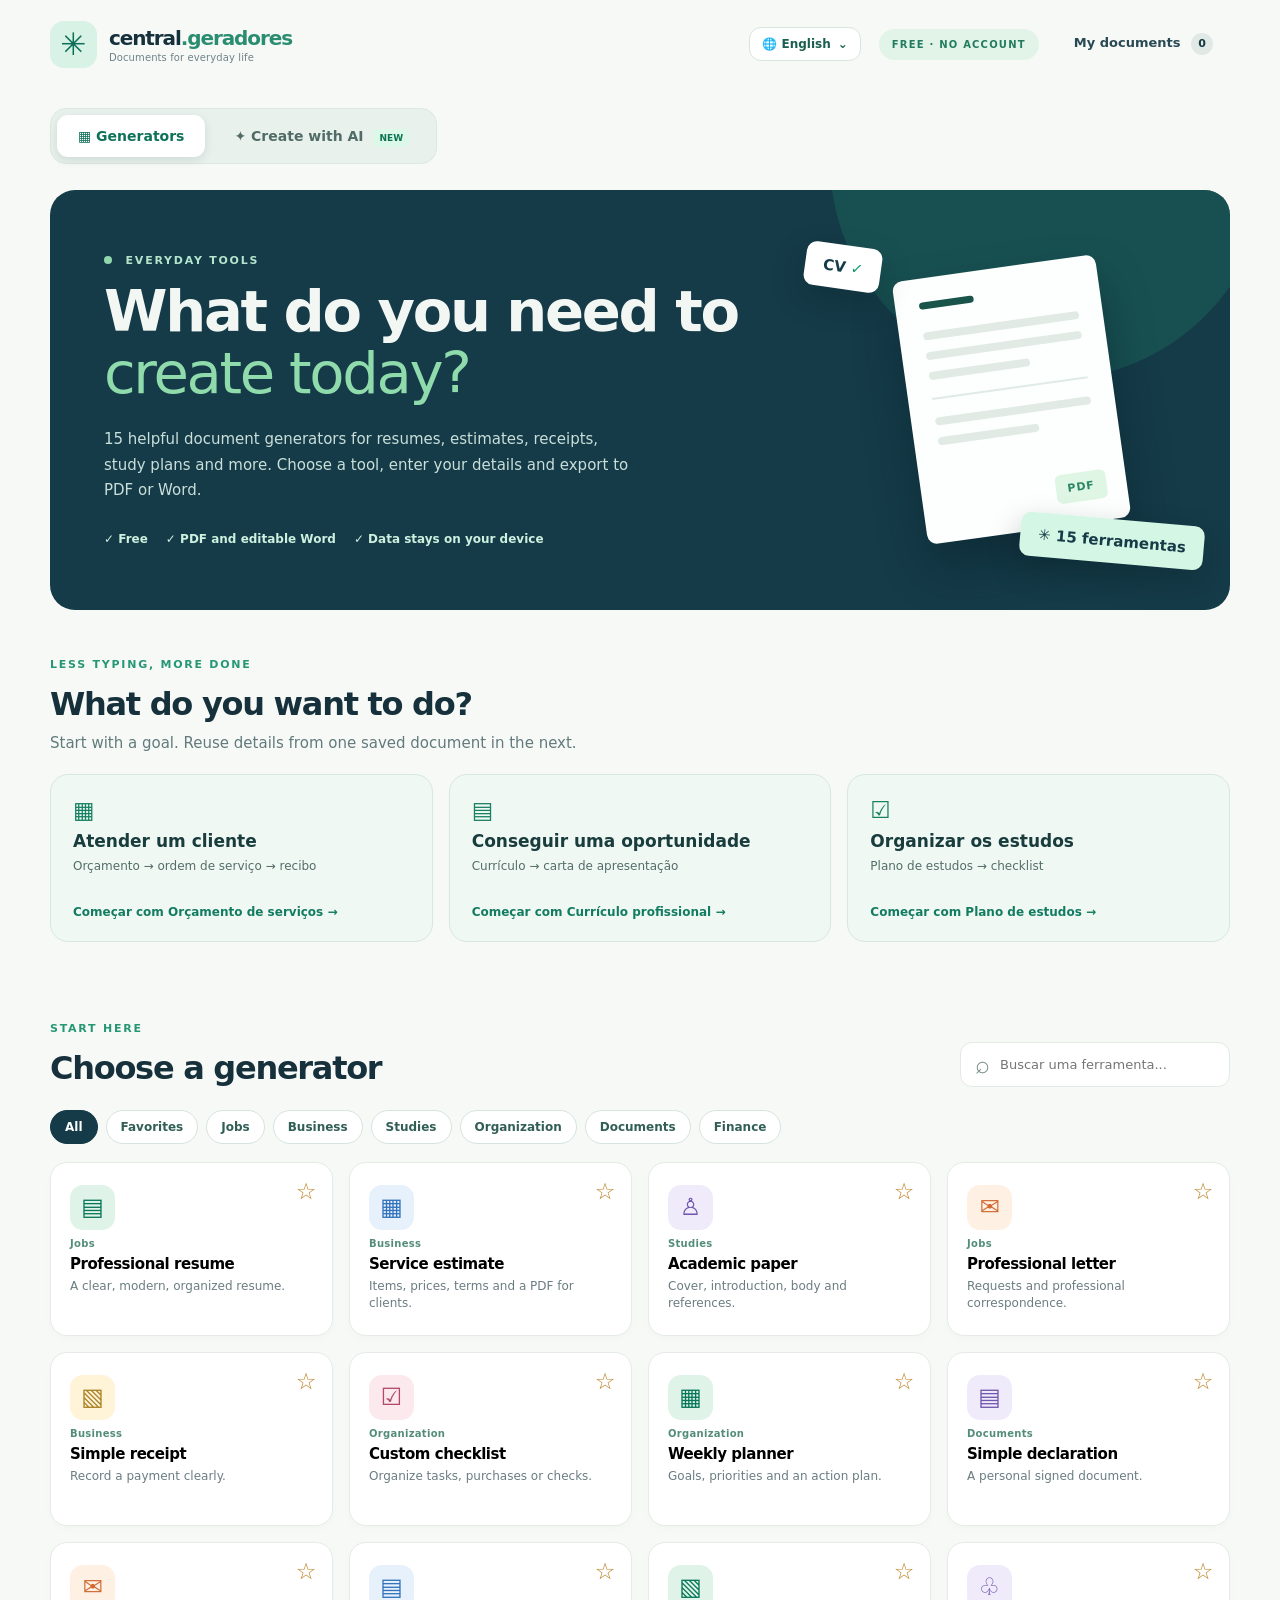
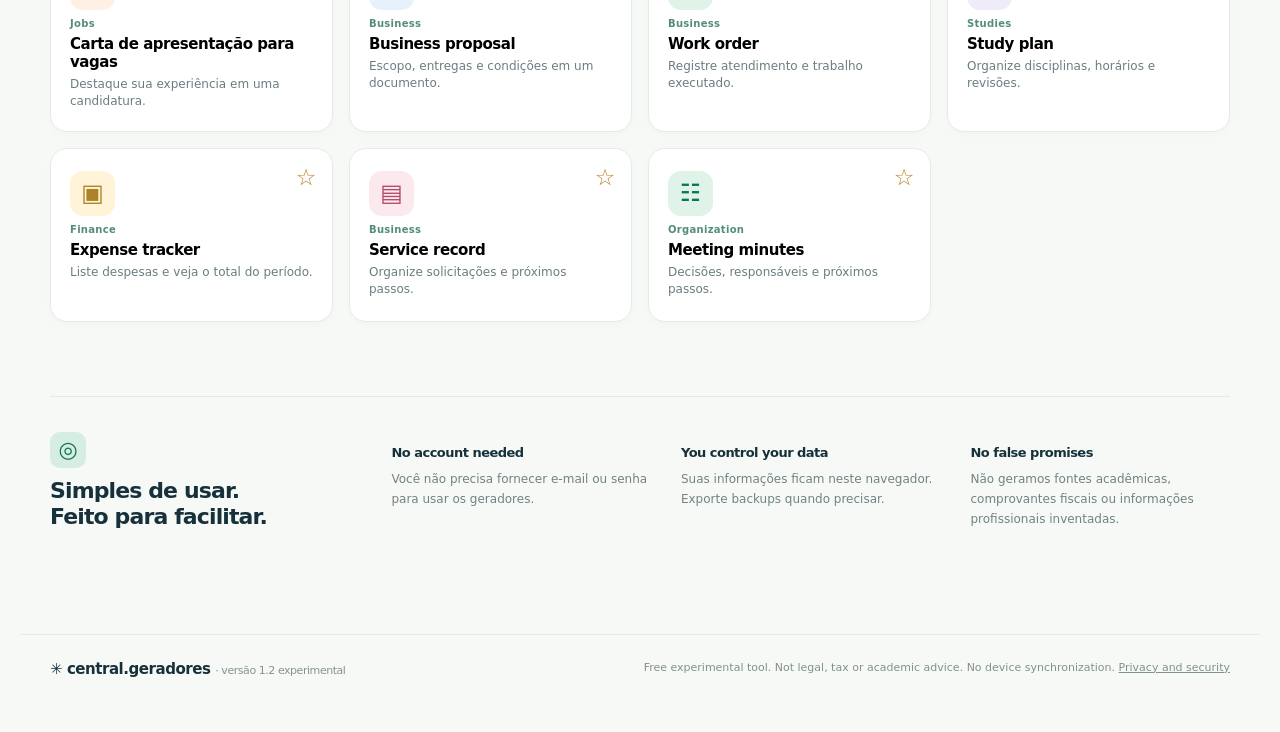
==== commit b40facc0: "feat: six-language interface, local assistant UX and localized exports" ====
--- a/index.html
+++ b/index.html
@@ -11,15 +11,17 @@
   <link rel="manifest" href="manifest.webmanifest">
   <link rel="icon" href="icons/icon-192.png" type="image/png">
   <link rel="stylesheet" href="style.css?v=1.1">
-  <link rel="stylesheet" href="assistant.css?v=1.1">
+  <link rel="stylesheet" href="assistant.css?v=1.2">
+  <link rel="stylesheet" href="i18n.css?v=1.2">
   <link rel="stylesheet" href="layouts.css?v=0.9">
+  <script src="i18n.js?v=1.2" defer></script>
   <script src="quality.js?v=0.9" defer></script>
   <script src="layouts.js?v=0.9" defer></script>
   <script src="workflows.js?v=0.9" defer></script>
   <script src="doc-export.js?v=0.9" defer></script>
   <script src="app.js?v=0.9" defer></script>
   <script src="choice-ui.js?v=1.0" defer></script>
-  <script src="assistant.js?v=1.1" defer></script>
+  <script src="assistant.js?v=1.2" defer></script>
 </head>
 <body>
 <a class="skip" href="#workspace">Ir para o editor</a>
@@ -28,7 +30,7 @@
     <span class="brand-mark" aria-hidden="true">✳</span>
     <span><strong>central<span class="brand-light">.geradores</span></strong><small>Documentos prontos para a vida real</small></span>
   </a>
-  <div class="header-actions"><span class="tag">GRÁTIS · SEM CADASTRO</span><button id="install-app" class="btn btn-outline" type="button" hidden>Instalar app</button><button id="go-library" class="btn btn-quiet" type="button">Meus documentos <span id="saved-count" class="count">0</span></button></div>
+  <div class="header-actions"><details id="language-picker" class="language-picker"><summary id="language-current" aria-label="Language / Idioma">🌐 Português</summary><div class="language-menu" id="language-options" role="group" aria-label="Choose language"></div></details><span class="tag">GRÁTIS · SEM CADASTRO</span><button id="install-app" class="btn btn-outline" type="button" hidden>Instalar app</button><button id="go-library" class="btn btn-quiet" type="button">Meus documentos <span id="saved-count" class="count">0</span></button></div>
 </header>
 <main>
   <nav class="product-modes" aria-label="Escolher área da Central">
@@ -53,8 +55,8 @@
         <label class="ai-field"><span>Conte as informações e instruções</span><textarea id="ai-request" maxlength="5000" rows="8" placeholder="Ex.: Monte um currículo moderno em azul. Nome: Ana Ribeiro. Cargo: Assistente administrativo. Formação: Ensino médio completo..."></textarea></label>
         <button type="button" id="ai-example" class="ai-example">▤ Preencher com exemplo fictício</button>
         <label id="ai-actual-payment" class="ai-check" hidden><input id="ai-paid-check" type="checkbox"> <span>Confirmo que o pagamento informado realmente ocorreu. Não desejo gerar um recibo de pagamento inexistente.</span></label>
-        <p id="ai-mode-status" class="ai-mode-status" role="status">Verificando disponibilidade de IA no navegador...</p>
-        <div class="ai-actions"><button type="button" id="ai-generate" class="btn btn-primary">✦ Preparar com IA (se disponível)</button><button type="button" id="ai-guided" class="btn btn-outline">Preparar sem IA</button></div>
+        <p id="ai-mode-status" class="ai-mode-status" role="status">Verificando recursos do navegador...</p>
+        <div class="ai-actions"><button type="button" id="ai-generate" class="btn btn-primary">✦ Criar documento</button></div>
         <p id="ai-status" class="ai-status" role="status" aria-live="polite"></p>
       </div>
       <aside class="ai-explainer" aria-label="Como funciona">
@@ -62,7 +64,7 @@
         <div class="ai-explainer-point"><strong>1. Organize</strong><p>Dados explícitos são reconhecidos e colocados nos campos corretos. Sem dados suficientes, o campo continua vazio.</p></div>
         <div class="ai-explainer-point"><strong>2. Revise</strong><p>Você entra no editor normal da Central e ajusta informações, estilo, cabeçalho e logotipo.</p></div>
         <div class="ai-explainer-point"><strong>3. Exporte</strong><p>Escolha Word editável, PDF pela impressão, HTML ou TXT. Os dados continuam no navegador.</p></div>
-        <p class="ai-integrity">A IA generativa só funciona em navegadores compatíveis com um modelo local. No Android, use a preparação guiada, que não inventa conteúdo. Não criamos pagamentos, currículos ou referências fictícias automaticamente.</p>
+        <p class="ai-integrity">A IA generativa é opcional e depende de um modelo integrado ao navegador. Nos dispositivos sem IA local, seus dados são organizados sem inventar conteúdo. Não criamos pagamentos, currículos ou referências fictícias automaticamente.</p>
         <div class="ai-result" aria-live="polite"><strong>Último resultado</strong><p id="ai-summary">Nenhum documento preparado nesta sessão.</p><small id="ai-missing"></small></div>
       </aside>
     </div>
@@ -107,7 +109,7 @@
 <div class="library-actions"><button id="export-data" type="button" class="btn btn-outline">↓ Fazer backup (.json)</button><button id="import-trigger" type="button" class="btn btn-outline">↑ Restaurar backup</button><button type="button" id="clear-profile" class="btn btn-quiet">Apagar perfil salvo</button><input type="file" id="import-data" accept=".json,application/json" hidden></div><div id="document-list" class="document-list"></div></section>
   <section class="why"><div><span class="why-icon">◎</span><h2>Simples de usar.<br>Feito para facilitar.</h2></div><div><h3>Sem conta para começar</h3><p>Você não precisa fornecer e-mail ou senha para usar os geradores.</p></div><div><h3>Controle dos seus dados</h3><p>Suas informações ficam neste navegador. Exporte backups quando precisar.</p></div><div><h3>Sem promessas falsas</h3><p>Não geramos fontes acadêmicas, comprovantes fiscais ou informações profissionais inventadas.</p></div></section>
 </main>
-<footer class="site-footer"><div class="footer-brand">✳ central.geradores <span>· versão 1.0 experimental</span></div><p>Ferramenta gratuita em desenvolvimento. Não substitui orientações jurídicas, fiscais ou acadêmicas. Não há sincronização entre aparelhos. <a href="privacidade.html">Privacidade e segurança</a></p></footer>
+<footer class="site-footer"><div class="footer-brand">✳ central.geradores <span>· versão 1.2 experimental</span></div><p>Ferramenta gratuita em desenvolvimento. Não substitui orientações jurídicas, fiscais ou acadêmicas. Não há sincronização entre aparelhos. <a href="privacidade.html">Privacidade e segurança</a></p></footer>
 <div id="toast" class="toast" role="status" aria-live="polite"></div>
 </body>
 </html>
--- a/assistant.css
+++ b/assistant.css
@@ -1,6 +1,6 @@
 /* Estúdio de criação: escopo próprio, sem impactar a impressão dos documentos */
 .product-modes{display:flex;gap:8px;margin:20px 0 26px;padding:6px;border:1px solid #dce9e2;background:#e9f1ed;border-radius:16px;width:max-content;max-width:100%}.product-modes button{border:0;border-radius:11px;background:transparent;padding:13px 21px;font-size:14px;font-weight:800;color:#516b66;cursor:pointer}.product-modes button[aria-pressed=true]{background:#fff;color:#0e7258;box-shadow:0 3px 10px #123c3020}.new-pill{font-size:9px;margin-left:5px;background:#dbf8e9;color:#0b7252;padding:4px 6px;border-radius:5px}
-.ai-studio[hidden]{display:none!important}.ai-studio{margin-bottom:52px;scroll-margin-top:20px}.ai-heading{padding:42px 50px;background:linear-gradient(125deg,#173b48,#12614d);color:#fff;border-radius:22px 22px 0 0}.ai-kicker{font-size:11px;font-weight:900;letter-spacing:.15em;color:#66d9ad}.ai-heading h1{font-size:clamp(30px,4vw,50px);line-height:1.12;letter-spacing:-.045em;margin:13px 0}.ai-heading h1 em{font-style:normal;color:#9ee8c4}.ai-heading p{font-size:15px;line-height:1.6;max-width:730px;color:#d6e9e1}.ai-free{font-size:11px;font-weight:800;color:#b4eacd}.ai-body{display:grid;grid-template-columns:minmax(0,1.6fr) minmax(250px,.85fr);gap:22px;padding:25px;background:#f1f6f2;border:1px solid #dbe8df;border-top:0;border-radius:0 0 22px 22px}.ai-form,.ai-explainer{background:#fff;border:1px solid #dee9e2;border-radius:18px;padding:28px;min-width:0}.ai-step{display:flex;align-items:center;gap:12px;margin:10px 0 16px}.ai-step span{display:grid;place-items:center;font-size:12px;font-weight:900;width:34px;height:34px;background:#dff5ea;color:#0b7153;border-radius:10px}.ai-step h2{margin:0;font-size:19px}.ai-categories{display:flex;gap:8px;flex-wrap:wrap;margin-bottom:19px}.ai-category{border:1px solid #dce6df;border-radius:11px;background:#fff;color:#2e5149;padding:11px 13px;font-size:12px;font-weight:700}.ai-category[aria-pressed=true]{background:#e3f5ea;border-color:#9fd3b8;color:#087556}.ai-field{display:flex;flex-direction:column;gap:8px;font-size:13px;font-weight:700;color:#2d4e45;margin-bottom:16px}.ai-field select,.ai-field input,.ai-field textarea{border:1px solid #d9e4de;border-radius:12px;padding:12px 13px;background:white;color:#203a36;max-width:100%;width:100%;font:inherit;font-weight:400}.ai-field textarea{resize:vertical;min-height:170px;line-height:1.5}.ai-hint,.ai-mode-status{font-size:12px;color:#6c8279;line-height:1.5;margin:0 0 20px}.ai-layouts{display:grid;grid-template-columns:repeat(4,minmax(0,1fr));gap:9px;margin-bottom:28px}.ai-layout-option{display:flex;flex-direction:column;align-items:center;gap:5px;border-radius:12px;border:1px solid #dce6df;background:#fff;padding:14px 7px;min-width:0}.ai-layout-option[aria-pressed=true]{border-color:#138763;box-shadow:0 0 0 2px #9ae0bd}.ai-layout-option strong{font-size:12px}.ai-layout-option small{font-size:10px;color:#6b8175;text-align:center}.ai-layout-preview{width:42px;height:51px;border:1px solid #d3e2d8;background:#f7faf8;border-radius:5px;padding:8px 6px;display:flex;flex-direction:column;gap:4px}.ai-layout-preview i{height:4px;background:#c0dacf;border-radius:2px}.ai-layout-preview i:first-child{height:6px;background:#2e9a76}.ai-layout-preview[data-layout=moderno]{border-left:10px solid #daeee5}.ai-layout-preview[data-layout=elegante] i:first-child{align-self:center;width:20px}.ai-colors{display:flex;gap:9px;flex-wrap:wrap;margin:0 0 18px}.ai-color-option{display:flex;gap:6px;align-items:center;flex-direction:column;border-radius:10px;border:1px solid #dfe8e2;background:#fff;padding:8px 7px;min-width:59px}.ai-color-option[aria-pressed=true]{border-color:#167453;outline:2px solid #bee7d0}.ai-color-dot{width:30px;height:30px;background:var(--swatch);border-radius:8px;display:block}.ai-color-option small{font-size:10px;color:#455b52}.ai-hex-field{max-width:245px;margin-bottom:30px}.ai-example{border:0;color:#14765a;background:#e8f6ed;padding:9px 12px;border-radius:9px;font-size:12px;font-weight:700;margin:-6px 0 20px}.ai-check{display:flex;gap:9px;padding:13px;background:#fff5e9;border:1px solid #eccc9f;border-radius:10px;font-size:12px;line-height:1.4;margin-bottom:16px}.ai-check input{flex:0 0 auto}.ai-mode-status{margin:0 0 14px}.ai-actions{display:flex;gap:12px;flex-wrap:wrap}.ai-actions .btn{flex:1;min-width:170px}.ai-status{font-size:12px;min-height:20px;margin:12px 0 0}.ai-status[data-kind=error]{color:#ad3131}.ai-status[data-kind=warning]{color:#885b11}.ai-status[data-kind=success]{color:#087d55}.ai-explainer{align-self:start;position:sticky;top:18px}.ai-explainer .ai-kicker{color:#108161}.ai-explainer h3{font-size:25px;line-height:1.2;margin:15px 0 25px}.ai-explainer-point{padding-bottom:15px;border-bottom:1px solid #e7efea;margin-bottom:17px}.ai-explainer-point strong{font-size:14px}.ai-explainer-point p,.ai-integrity{font-size:12px;color:#637a6e;line-height:1.7;margin:6px 0 0}.ai-integrity{background:#f2f7f3;padding:14px;border-radius:10px;margin-top:18px}.ai-result{margin-top:22px;border-top:1px solid #e4ece6;padding-top:18px}.ai-result strong{font-size:13px}.ai-result p,.ai-result small{font-size:12px;color:#6a7f74;line-height:1.5}
+.ai-studio[hidden]{display:none!important}.ai-studio{margin-bottom:52px;scroll-margin-top:20px}.ai-heading{padding:42px 50px;background:linear-gradient(125deg,#173b48,#12614d);color:#fff;border-radius:22px 22px 0 0}.ai-kicker{font-size:11px;font-weight:900;letter-spacing:.15em;color:#66d9ad}.ai-heading h1{font-size:clamp(30px,4vw,50px);line-height:1.12;letter-spacing:-.045em;margin:13px 0}.ai-heading h1 em{font-style:normal;color:#9ee8c4}.ai-heading p{font-size:15px;line-height:1.6;max-width:730px;color:#d6e9e1}.ai-free{font-size:11px;font-weight:800;color:#b4eacd}.ai-body{display:grid;grid-template-columns:minmax(0,1.6fr) minmax(250px,.85fr);gap:22px;padding:25px;background:#f1f6f2;border:1px solid #dbe8df;border-top:0;border-radius:0 0 22px 22px}.ai-form,.ai-explainer{background:#fff;border:1px solid #dee9e2;border-radius:18px;padding:28px;min-width:0}.ai-step{display:flex;align-items:center;gap:12px;margin:10px 0 16px}.ai-step span{display:grid;place-items:center;font-size:12px;font-weight:900;width:34px;height:34px;background:#dff5ea;color:#0b7153;border-radius:10px}.ai-step h2{margin:0;font-size:19px}.ai-categories{display:flex;gap:8px;flex-wrap:wrap;margin-bottom:19px}.ai-category{border:1px solid #dce6df;border-radius:11px;background:#fff;color:#2e5149;padding:11px 13px;font-size:12px;font-weight:700}.ai-category[aria-pressed=true]{background:#e3f5ea;border-color:#9fd3b8;color:#087556}.ai-field{display:flex;flex-direction:column;gap:8px;font-size:13px;font-weight:700;color:#2d4e45;margin-bottom:16px}.ai-field select,.ai-field input,.ai-field textarea{border:1px solid #d9e4de;border-radius:12px;padding:12px 13px;background:white;color:#203a36;max-width:100%;width:100%;font:inherit;font-weight:400}.ai-field textarea{resize:vertical;min-height:170px;line-height:1.5}.ai-hint,.ai-mode-status{font-size:12px;color:#6c8279;line-height:1.5;margin:0 0 20px}.ai-layouts{display:grid;grid-template-columns:repeat(3,minmax(0,1fr));gap:9px;margin-bottom:28px}.ai-layout-option{display:flex;flex-direction:column;align-items:center;gap:5px;border-radius:12px;border:1px solid #dce6df;background:#fff;padding:14px 7px;min-width:0}.ai-layout-option[aria-pressed=true]{border-color:#138763;box-shadow:0 0 0 2px #9ae0bd}.ai-layout-option strong{font-size:12px}.ai-layout-option small{font-size:10px;color:#6b8175;text-align:center}.ai-layout-preview{width:42px;height:51px;border:1px solid #d3e2d8;background:#f7faf8;border-radius:5px;padding:8px 6px;display:flex;flex-direction:column;gap:4px}.ai-layout-preview i{height:4px;background:#c0dacf;border-radius:2px}.ai-layout-preview i:first-child{height:6px;background:#2e9a76}.ai-layout-preview[data-layout=moderno]{border-left:10px solid #daeee5}.ai-layout-preview[data-layout=elegante] i:first-child{align-self:center;width:20px}.ai-colors{display:flex;gap:9px;flex-wrap:wrap;margin:0 0 18px}.ai-color-option{display:flex;gap:6px;align-items:center;flex-direction:column;border-radius:10px;border:1px solid #dfe8e2;background:#fff;padding:8px 7px;min-width:59px}.ai-color-option[aria-pressed=true]{border-color:#167453;outline:2px solid #bee7d0}.ai-color-dot{width:30px;height:30px;background:var(--swatch);border-radius:8px;display:block}.ai-color-option small{font-size:10px;color:#455b52}.ai-hex-field{max-width:245px;margin-bottom:30px}.ai-example{border:0;color:#14765a;background:#e8f6ed;padding:9px 12px;border-radius:9px;font-size:12px;font-weight:700;margin:-6px 0 20px}.ai-check{display:flex;gap:9px;padding:13px;background:#fff5e9;border:1px solid #eccc9f;border-radius:10px;font-size:12px;line-height:1.4;margin-bottom:16px}.ai-check input{flex:0 0 auto}.ai-mode-status{margin:0 0 14px}.ai-actions{display:flex;gap:12px;flex-wrap:wrap}.ai-actions .btn{flex:1;min-width:170px}.ai-status{font-size:12px;min-height:20px;margin:12px 0 0}.ai-status[data-kind=error]{color:#ad3131}.ai-status[data-kind=warning]{color:#885b11}.ai-status[data-kind=success]{color:#087d55}.ai-explainer{align-self:start;position:sticky;top:18px}.ai-explainer .ai-kicker{color:#108161}.ai-explainer h3{font-size:25px;line-height:1.2;margin:15px 0 25px}.ai-explainer-point{padding-bottom:15px;border-bottom:1px solid #e7efea;margin-bottom:17px}.ai-explainer-point strong{font-size:14px}.ai-explainer-point p,.ai-integrity{font-size:12px;color:#637a6e;line-height:1.7;margin:6px 0 0}.ai-integrity{background:#f2f7f3;padding:14px;border-radius:10px;margin-top:18px}.ai-result{margin-top:22px;border-top:1px solid #e4ece6;padding-top:18px}.ai-result strong{font-size:13px}.ai-result p,.ai-result small{font-size:12px;color:#6a7f74;line-height:1.5}
 @media(max-width:950px){.ai-body{grid-template-columns:1fr}.ai-explainer{position:static}}
 @media(max-width:600px){.product-modes{width:100%}.product-modes button{padding:12px 8px;flex:1;font-size:12px}.ai-heading{padding:32px 22px}.ai-body{padding:12px;gap:14px}.ai-form,.ai-explainer{padding:18px}.ai-layouts{grid-template-columns:repeat(2,minmax(0,1fr))}.ai-layout-option{padding:12px 6px}.ai-actions .btn{width:100%;min-width:0}.ai-categories{display:grid;grid-template-columns:1fr 1fr}.ai-category{text-align:left}.ai-color-option{min-width:55px}}
 @media print{.product-modes,.ai-studio{display:none!important}}
--- a/i18n.css
+++ b/i18n.css
@@ -0,0 +1,11 @@
+/* Compact custom language picker; avoids native dropdown overlays on Android. */
+.language-picker{position:relative;z-index:50;flex-shrink:0}
+.language-picker summary{cursor:pointer;list-style:none;padding:9px 12px;border:1px solid #d6e5dd;border-radius:12px;color:#1a5f4f;background:#fff;font-size:12px;font-weight:700;min-width:110px;text-align:center}
+.language-picker summary::-webkit-details-marker{display:none}
+.language-picker summary:after{content:'⌄';margin-left:7px}
+.language-picker[open] summary:after{content:'⌃'}
+.language-menu{position:absolute;right:0;top:calc(100% + 7px);background:#fff;border:1px solid #d4e2da;box-shadow:0 15px 40px #0d3c3428;border-radius:13px;padding:6px;width:180px;display:grid;gap:2px;z-index:80}
+.language-menu button{border:0;background:transparent;color:#143a31;text-align:left;padding:10px 12px;border-radius:8px;cursor:pointer;font-size:13px}
+.language-menu button:hover,.language-menu button[aria-pressed=true]{background:#e0f3e8;color:#087254;font-weight:700}
+@media(max-width:600px){.site-header{height:auto;min-height:80px;flex-wrap:wrap;padding:12px 16px}.header-actions{gap:8px;flex-wrap:wrap}.language-picker summary{min-width:90px;padding:8px;font-size:11px}.language-menu{right:auto;left:-40px}.header-actions .tag{display:none}}
+@media print{.language-picker{display:none}}
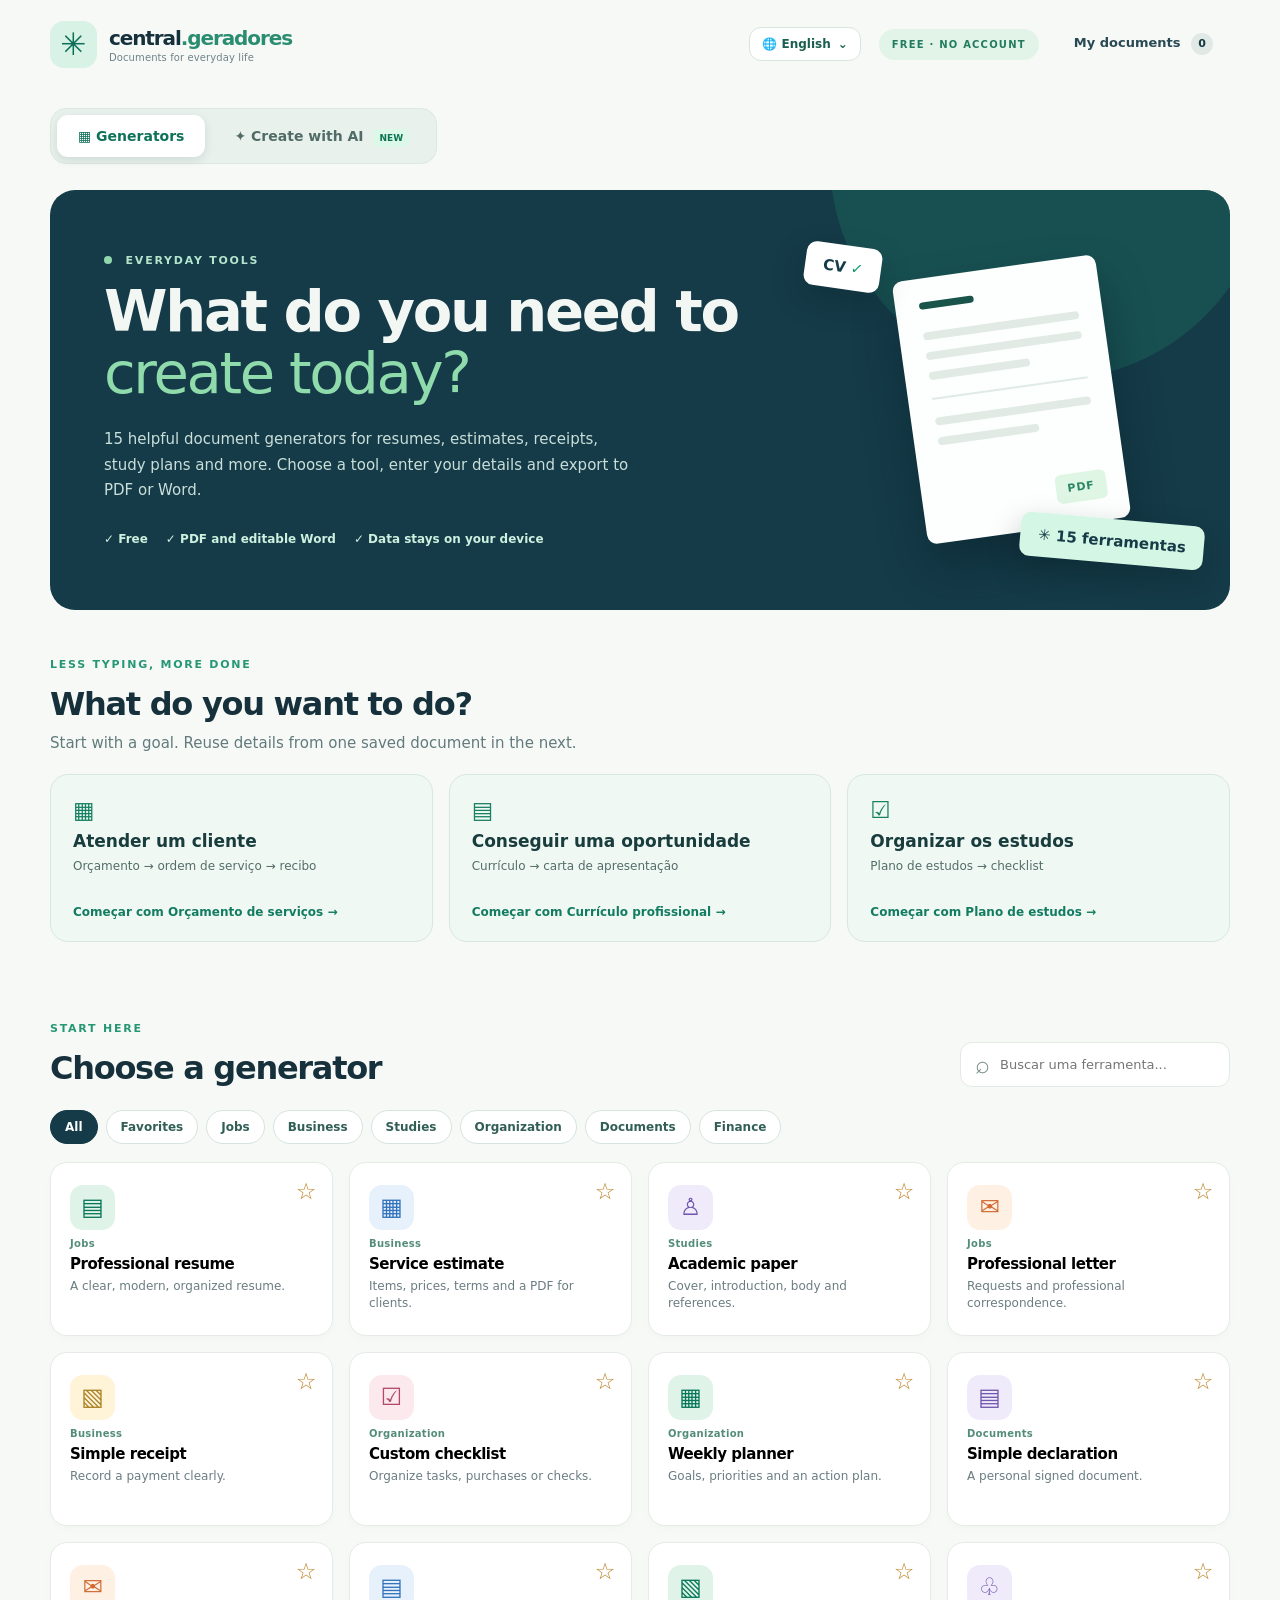
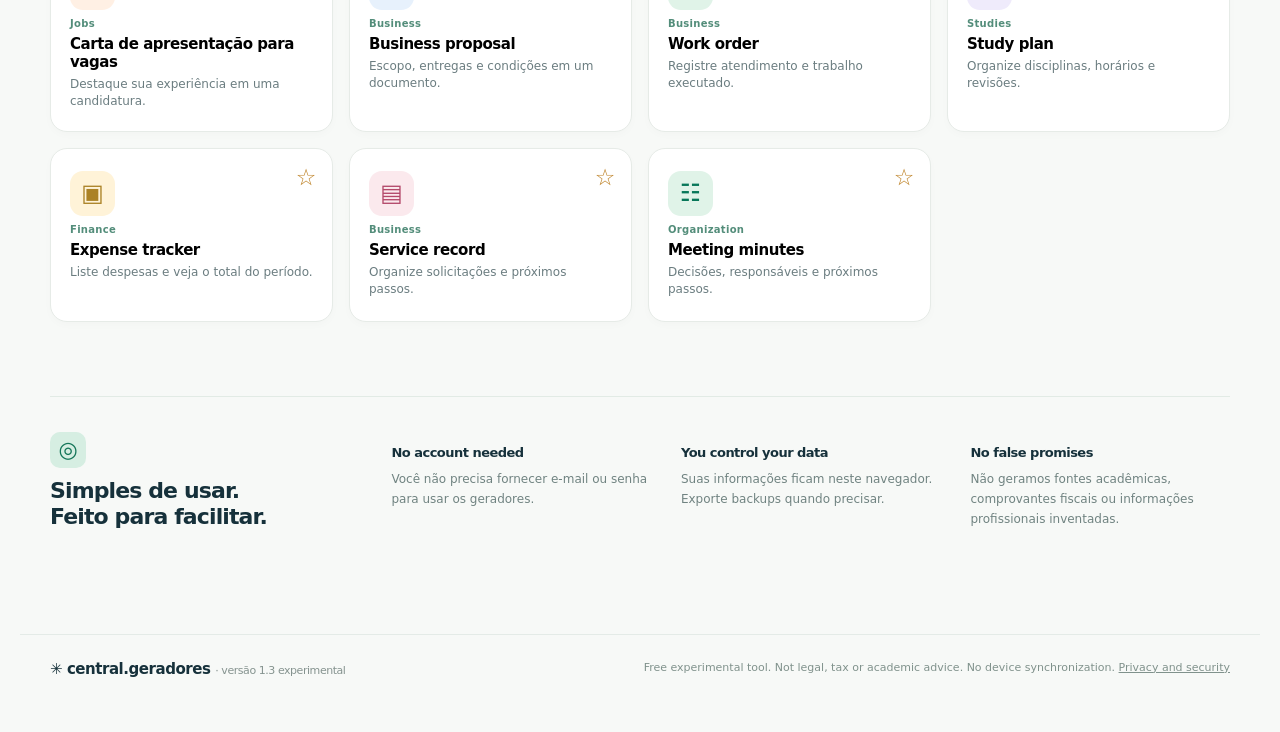
==== commit 35c07af6: "feat(ui): release v1.3 cleaner document editor" ====
--- a/index.html
+++ b/index.html
@@ -13,15 +13,17 @@
   <link rel="stylesheet" href="style.css?v=1.1">
   <link rel="stylesheet" href="assistant.css?v=1.2">
   <link rel="stylesheet" href="i18n.css?v=1.2">
-  <link rel="stylesheet" href="layouts.css?v=0.9">
+  <link rel="stylesheet" href="layouts.css?v=1.3">
   <script src="i18n.js?v=1.2" defer></script>
   <script src="quality.js?v=0.9" defer></script>
   <script src="layouts.js?v=0.9" defer></script>
   <script src="workflows.js?v=0.9" defer></script>
   <script src="doc-export.js?v=0.9" defer></script>
-  <script src="app.js?v=0.9" defer></script>
-  <script src="choice-ui.js?v=1.0" defer></script>
+  <script src="app.js?v=1.3" defer></script>
+  <script src="choice-ui.js?v=1.3" defer></script>
   <script src="assistant.js?v=1.2" defer></script>
+  <link rel="stylesheet" href="visual-clean.css?v=1.3">
+  <script src="visual-clean.js?v=1.3" defer></script>
 </head>
 <body>
 <a class="skip" href="#workspace">Ir para o editor</a>
@@ -78,28 +80,34 @@
   <section id="workspace" class="workspace" aria-labelledby="workspace-heading" hidden>
     <div class="workspace-bar"><div><button id="back-tools" class="back-btn" type="button">← Todas as ferramentas</button><p id="workspace-kicker" class="eyebrow">GERADOR</p><h2 id="workspace-heading">Editor</h2><p id="workspace-help" class="workspace-help"></p></div><div class="workspace-toolbar"><button id="new-document" type="button" class="btn btn-quiet">Novo</button><button id="duplicate-document" type="button" class="btn btn-quiet">Duplicar</button><button id="save-document" type="button" class="btn btn-primary">Salvar</button></div></div>
     <div id="flow-panel" class="flow-panel" hidden><div><span class="flow-kicker">PRÓXIMA ETAPA</span><p id="flow-description"></p><small id="flow-disclaimer"></small></div><button type="button" class="btn btn-primary" id="flow-continue"></button></div>
-    <div id="starter-bar" class="starter-bar" hidden><label for="starter-template">Comece com um modelo orientativo:</label><select id="starter-template"></select><button id="apply-starter" type="button" class="btn btn-outline">Aplicar modelo</button><small>O modelo só preenche campos vazios. Revise o conteúdo.</small></div><div class="view-switch" role="group" aria-label="Alternar edição e visualização"><button type="button" id="view-edit" aria-pressed="true">✎ Preencher</button><button type="button" id="view-preview" aria-pressed="false">▤ Ver documento</button></div><div class="workspace-columns"><section class="form-panel" aria-label="Preencher documento"><div class="panel-label"><span>01</span> PREENCHA AS INFORMAÇÕES</div><form id="generator-form" autocomplete="on"></form><p id="form-help" class="form-help"></p><aside id="quality-panel" class="quality-panel" aria-label="Revisão do documento"><strong>Revisar antes de compartilhar</strong><p id="quality-summary"></p><ul id="quality-list"></ul><small>Sugestões gerais, não validação jurídica, fiscal ou acadêmica.</small></aside><div class="profile-actions"><button type="button" id="save-profile" class="btn btn-outline">Salvar meus dados para reutilizar</button><button type="button" id="apply-profile" class="btn btn-quiet">Preencher campos vazios com meu perfil</button></div><div class="form-footer"><button id="save-document-bottom" class="btn btn-outline" type="button">Salvar no histórico</button><button id="print-document" class="btn btn-dark" type="button">Imprimir / salvar PDF ↗</button></div><p class="note">PDF pela impressão do navegador; Word e HTML baixados diretamente. Nenhum documento é enviado ao servidor.</p></section><section class="preview-panel" aria-label="Prévia do documento"><div class="preview-header"><div class="panel-label"><span>02</span> PRÉVIA EM TEMPO REAL</div><label class="theme-control">Modelo <select id="template-style" aria-label="Escolher modelo visual"><option value="classico">Clássico</option><option value="moderno">Moderno</option><option value="elegante">Elegante</option></select></label></div><div id="layout-gallery" class="layout-gallery" role="group" aria-label="Modelos de organização do documento"></div><p class="layout-hint">Cada modelo reorganiza as seções, não apenas as cores. O conteúdo continua o mesmo.</p>
-<div id="appearance-panel" class="appearance-panel" aria-label="Personalização do documento">
-  <div class="appearance-title"><strong>Personalizar aparência</strong><button id="reset-appearance" class="btn btn-quiet" type="button">Restaurar padrão</button></div>
-  <div class="appearance-palettes" id="color-palettes" role="group" aria-label="Paletas de cores"></div>
-  <div class="appearance-controls">
-    <label>Cor personalizada <input id="custom-accent" type="color" value="#14785f" aria-label="Escolher cor do documento"></label>
-    <label>Fonte <select id="doc-font" aria-label="Fonte do documento"><option value="sans">Profissional (Arial)</option><option value="serif">Editorial (Georgia)</option><option value="compact">Compacta (Calibri)</option></select></label>
-    <label>Tamanho <select id="doc-size" aria-label="Tamanho do texto"><option value="compacto">Compacto</option><option value="normal">Padrão</option><option value="grande">Grande</option></select></label>
+    <div id="starter-bar" class="starter-bar" hidden><label for="starter-template">Comece com um modelo orientativo:</label><select id="starter-template"></select><button id="apply-starter" type="button" class="btn btn-outline">Aplicar modelo</button><small>O modelo só preenche campos vazios. Revise o conteúdo.</small></div><div class="view-switch" role="group" aria-label="Alternar edição e visualização"><button type="button" id="view-edit" aria-pressed="true">✎ Preencher</button><button type="button" id="view-preview" aria-pressed="false">▤ Ver documento</button></div><div class="workspace-columns"><section class="form-panel" aria-label="Preencher documento"><div class="panel-label"><span>01</span> PREENCHA AS INFORMAÇÕES</div><form id="generator-form" autocomplete="on"></form><p id="form-help" class="form-help"></p><aside id="quality-panel" class="quality-panel" aria-label="Revisão do documento"><strong>Revisar antes de compartilhar</strong><p id="quality-summary"></p><ul id="quality-list"></ul><small>Sugestões gerais, não validação jurídica, fiscal ou acadêmica.</small></aside><div class="profile-actions"><button type="button" id="save-profile" class="btn btn-outline">Salvar meus dados para reutilizar</button><button type="button" id="apply-profile" class="btn btn-quiet">Preencher campos vazios com meu perfil</button></div><div class="form-footer"><button id="save-document-bottom" class="btn btn-outline" type="button">Salvar no histórico</button><button id="print-document" class="btn btn-dark" type="button">Imprimir / salvar PDF ↗</button></div><p class="note">PDF pela impressão do navegador; Word e HTML baixados diretamente. Nenhum documento é enviado ao servidor.</p></section><section class="preview-panel" aria-label="Prévia do documento"><div class="preview-header"><div class="panel-label"><span>02</span> PRÉVIA EM TEMPO REAL</div><span class="cg-preview-tip" data-vkey="pick-model">Escolha um modelo e personalize</span><select id="template-style" class="cg-internal-control" data-native-select aria-hidden="true" tabindex="-1"><option value="classico">Clássico</option><option value="moderno">Moderno</option><option value="elegante">Elegante</option></select></div><div id="layout-gallery" class="layout-gallery" role="group" aria-label="Modelos de organização do documento"></div><p class="layout-hint">Cada modelo reorganiza as seções, não apenas as cores. O conteúdo continua o mesmo.</p>
+<section id="appearance-panel" class="appearance-panel cg-clean-appearance" aria-label="Personalização do documento">
+  <div class="appearance-title"><div><strong>Personalizar aparência</strong><span class="cg-appearance-subtitle" data-vkey="appearance-caption">Cores e tipografia para combinar com seu documento</span></div><button id="reset-appearance" class="cg-reset-link" type="button" data-vkey="reset">Restaurar</button></div>
+  <div class="cg-appearance-grid">
+    <div class="cg-color-block"><span class="cg-control-label" data-vkey="color-main">Cor principal</span><div class="cg-colors-row"><div class="appearance-palettes" id="color-palettes" role="group" aria-label="Paletas de cores"></div><button id="cg-more-colors" class="cg-more-colors" type="button" aria-haspopup="dialog" aria-label="Mais cores e código HEX"><span aria-hidden="true">＋</span><span>Mais cores</span></button></div>
+      <input id="custom-accent" class="cg-internal-control" type="color" data-ui-internal value="#14785f" aria-hidden="true" tabindex="-1"></div>
+    <div class="cg-typography-block"><span class="cg-control-label">Fonte</span><div class="cg-segmented" id="cg-font-options" role="group" aria-label="Fonte do documento"><button type="button" data-value="sans" aria-pressed="true">Profissional</button><button type="button" data-value="serif" aria-pressed="false">Editorial</button><button type="button" data-value="compact" aria-pressed="false">Compacta</button></div>
+      <select id="doc-font" class="cg-internal-control" data-native-select aria-hidden="true" tabindex="-1"><option value="sans">Profissional (Arial)</option><option value="serif">Editorial (Georgia)</option><option value="compact">Compacta (Calibri)</option></select></div>
+    <div class="cg-size-block"><span class="cg-control-label">Tamanho</span><div class="cg-segmented" id="cg-size-options" role="group" aria-label="Tamanho do texto"><button type="button" data-value="compacto" aria-pressed="false">Pequeno</button><button type="button" data-value="normal" aria-pressed="true">Padrão</button><button type="button" data-value="grande" aria-pressed="false">Grande</button></div>
+      <select id="doc-size" class="cg-internal-control" data-native-select aria-hidden="true" tabindex="-1"><option value="compacto">Compacto</option><option value="normal">Padrão</option><option value="grande">Grande</option></select></div>
   </div>
-  <p class="appearance-note">As escolhas são aplicadas à prévia e ao PDF e ficam salvas no documento. O Word mantém cor e fonte, mas usa uma estrutura editável simplificada.</p><p id="appearance-warning" class="appearance-warning" role="status" hidden>Esta cor é muito clara para ser usada em texto sobre fundo branco. Escolha uma mais escura para melhorar a leitura.</p>
-</div><section id="branding-panel" class="branding-panel" aria-label="Identidade visual e informações do documento">
-  <div class="branding-title"><strong>Identidade visual e rodapé</strong><span>Opcional · salvo neste navegador</span></div>
-  <div class="branding-fields">
-    <label>Logotipo (PNG/JPG, até 2 MB)<input type="file" id="brand-upload" accept="image/png,image/jpeg" aria-label="Escolher logotipo da empresa ou pessoal"></label>
-    <button type="button" id="brand-remove" class="btn btn-quiet">Remover logotipo</button>
+  <p id="appearance-warning" class="appearance-warning" role="status" hidden>Esta cor é muito clara para texto sobre fundo branco. Escolha uma mais escura.</p>
+  <details class="cg-format-note"><summary data-vkey="formats-about">Sobre os formatos</summary><p data-vkey="formats-help">As cores e fontes aparecem no PDF. No Word, algumas composições em colunas são simplificadas para facilitar a edição.</p></details>
+</section>
+<details id="branding-panel" class="branding-panel cg-brand-accordion" aria-label="Identidade visual e informações do documento">
+  <summary class="branding-title"><span class="cg-brand-summary-icon" aria-hidden="true">▧</span><span class="cg-brand-headings"><strong data-vkey="brand-title">Identidade visual</strong><small data-vkey="brand-caption">Logotipo, cabeçalho e rodapé · opcional</small></span><span id="brand-state" class="cg-brand-state">Adicionar marca</span><span aria-hidden="true" class="cg-accordion-chevron">⌄</span></summary>
+  <div class="cg-brand-content"><div class="branding-fields">
+    <div class="cg-upload-field"><span class="cg-control-label" data-vkey="logo">Logotipo</span><div class="cg-upload-row"><img id="brand-logo-thumb" alt="Prévia do logotipo" hidden><div class="cg-upload-info"><label class="cg-upload-button" for="brand-upload" data-vkey="choose-image">Escolher imagem</label><input type="file" id="brand-upload" class="cg-accessible-file" accept="image/png,image/jpeg" aria-label="Escolher logotipo da empresa ou pessoal"><span id="brand-file-status">PNG ou JPG, até 2 MB</span></div><button type="button" id="brand-remove" class="cg-remove-logo" disabled>Remover</button></div></div>
     <label>Texto do cabeçalho<input type="text" id="brand-heading" maxlength="180" placeholder="Ex.: Empresa · contato profissional"></label>
     <label>Rodapé do documento<input type="text" id="brand-footer" maxlength="240" placeholder="Ex.: Telefone • e-mail • cidade"></label>
     <label>Alinhamento<select id="brand-align"><option value="left">À esquerda</option><option value="center">Centralizado</option><option value="right">À direita</option></select></label>
   </div>
-  <div class="branding-actions"><button type="button" id="brand-store" class="btn btn-outline">Salvar como minha identidade padrão</button><button type="button" id="brand-use-stored" class="btn btn-quiet">Aplicar identidade salva</button><button type="button" id="brand-clear-stored" class="btn btn-quiet">Apagar identidade padrão</button></div>
-  <p id="brand-info" class="branding-hint" role="status">O logotipo é compactado no aparelho, nunca enviado ao servidor. É mantido no próprio documento e incluído no Word e no PDF.</p>
-</section><div class="preview-actions"><button type="button" class="btn btn-outline" id="copy-text">Copiar texto</button><button type="button" class="btn btn-outline" id="download-text">Baixar TXT</button><button type="button" class="btn btn-primary" id="download-word">Baixar Word (.docx)</button><button type="button" class="btn btn-outline" id="download-html">Baixar HTML</button><button type="button" class="btn btn-outline" id="share-text">Compartilhar</button></div><article id="document-preview" class="document-preview"></article></section></div>
+  <div class="branding-actions"><button type="button" id="brand-store" class="btn btn-outline" data-vkey="save-brand">Salvar identidade padrão</button><button type="button" id="brand-use-stored" class="btn btn-quiet" data-vkey="apply-brand">Aplicar identidade salva</button><button type="button" id="brand-clear-stored" class="btn btn-quiet" data-vkey="clear-brand">Apagar padrão</button></div>
+  <p id="brand-info" class="branding-hint" role="status" data-vkey="brand-help">Seu logotipo fica neste navegador e é incluído nos documentos exportados. Faça backup se precisar preservar seus dados.</p>
+  </div>
+</details>
+<dialog id="cg-color-dialog" class="cg-color-dialog" aria-labelledby="cg-color-title"><form method="dialog" class="cg-color-dialog-content"><div class="cg-dialog-heading"><div><strong id="cg-color-title">Escolha sua cor</strong><p data-vkey="color-description">Selecione uma cor pronta ou informe um código HEX.</p></div><button type="button" id="cg-color-close" class="cg-dialog-close" aria-label="Fechar">×</button></div><div id="cg-color-dialog-swatches" class="cg-dialog-swatches" role="group" aria-label="Opções de cor"></div><label class="cg-hex-field"><span data-vkey="color-hex">Cor personalizada (HEX)</span><span class="cg-hex-input-row"><span id="cg-hex-preview" aria-hidden="true"></span><input id="cg-color-hex" type="text" maxlength="7" spellcheck="false" autocomplete="off" placeholder="#14785F"></span></label><p id="cg-color-error" class="cg-color-error" role="status"></p><div class="cg-dialog-actions"><button type="button" id="cg-color-cancel" class="btn btn-outline">Cancelar</button><button type="button" id="cg-color-apply" class="btn btn-primary">Aplicar cor</button></div></form></dialog>
+<div class="preview-actions cg-output-actions"><details class="cg-export-details" id="cg-export-details"><summary class="cg-export-summary">↧ <span data-vkey="export-file">Exportar arquivo</span> <span aria-hidden="true">⌄</span></summary><div class="cg-export-list"><button type="button" id="cg-export-pdf">↗ <span data-vkey="pdf-print">PDF (imprimir)</span></button><button type="button" id="download-word">▤ Word editável (.docx)</button><button type="button" id="download-html">◫ <span data-vkey="html-page">Página HTML</span></button><button type="button" id="download-text">☰ <span data-vkey="txt-file">Texto (.txt)</span></button></div></details><button type="button" class="btn btn-outline" id="copy-text">Copiar texto</button><button type="button" class="btn btn-outline" id="share-text">Compartilhar</button></div><article id="document-preview" class="document-preview"></article></section></div>
   </section>
   <section id="library" class="library" aria-labelledby="library-heading" hidden><div class="section-heading"><div><p class="eyebrow">NO SEU NAVEGADOR</p><h2 id="library-heading">Meus documentos</h2><p class="library-sub">Os arquivos são guardados apenas neste navegador e podem ser perdidos se você limpar seus dados.</p></div><button id="library-close" type="button" class="btn btn-quiet">Fechar</button></div><div class="library-search-row"><label class="library-search-label" for="library-search">Pesquisar seus documentos
 <input type="search" id="library-search" autocomplete="off" placeholder="Busque por título, cliente ou serviço..."></label>
@@ -109,7 +117,7 @@
 <div class="library-actions"><button id="export-data" type="button" class="btn btn-outline">↓ Fazer backup (.json)</button><button id="import-trigger" type="button" class="btn btn-outline">↑ Restaurar backup</button><button type="button" id="clear-profile" class="btn btn-quiet">Apagar perfil salvo</button><input type="file" id="import-data" accept=".json,application/json" hidden></div><div id="document-list" class="document-list"></div></section>
   <section class="why"><div><span class="why-icon">◎</span><h2>Simples de usar.<br>Feito para facilitar.</h2></div><div><h3>Sem conta para começar</h3><p>Você não precisa fornecer e-mail ou senha para usar os geradores.</p></div><div><h3>Controle dos seus dados</h3><p>Suas informações ficam neste navegador. Exporte backups quando precisar.</p></div><div><h3>Sem promessas falsas</h3><p>Não geramos fontes acadêmicas, comprovantes fiscais ou informações profissionais inventadas.</p></div></section>
 </main>
-<footer class="site-footer"><div class="footer-brand">✳ central.geradores <span>· versão 1.2 experimental</span></div><p>Ferramenta gratuita em desenvolvimento. Não substitui orientações jurídicas, fiscais ou acadêmicas. Não há sincronização entre aparelhos. <a href="privacidade.html">Privacidade e segurança</a></p></footer>
+<footer class="site-footer"><div class="footer-brand">✳ central.geradores <span>· versão 1.3 experimental</span></div><p>Ferramenta gratuita em desenvolvimento. Não substitui orientações jurídicas, fiscais ou acadêmicas. Não há sincronização entre aparelhos. <a href="privacidade.html">Privacidade e segurança</a></p></footer>
 <div id="toast" class="toast" role="status" aria-live="polite"></div>
 </body>
-</html>
+</html>
--- a/visual-clean.css
+++ b/visual-clean.css
@@ -0,0 +1,106 @@
+/* v1.3 — interface de composição: um controle por escolha, opções secundárias recolhidas. */
+.cg-internal-control{display:none!important;visibility:hidden!important;position:absolute!important;pointer-events:none!important}
+.cg-preview-tip{font-size:11px;line-height:1.3;color:#718983;text-align:right;max-width:190px}
+.preview-panel .preview-header{align-items:center;gap:12px}
+.preview-panel .preview-header .panel-label{margin:0}
+.preview-panel .layout-gallery{margin-top:18px}
+.preview-panel .layout-hint{margin:10px 0 18px;font-size:11px;line-height:1.45;color:#748c83}
+.cg-clean-appearance{background:#fbfdfc;border:1px solid #e3ebe7;border-radius:17px;padding:18px 20px;margin:16px 0}
+.cg-clean-appearance .appearance-title{margin-bottom:17px;display:flex;align-items:center;gap:10px;justify-content:space-between}
+.cg-clean-appearance .appearance-title strong{display:block;color:#183e39;font-size:15px;letter-spacing:-.02em}
+.cg-appearance-subtitle{font-size:11px;color:#718881;display:block;font-weight:400;margin-top:4px;line-height:1.4}
+.cg-reset-link{border:0;background:transparent;color:#22775d;font-weight:700;font-size:11px;padding:8px;white-space:nowrap;border-radius:9px}
+.cg-reset-link:hover,.cg-reset-link:focus-visible{background:#edf6f1}
+.cg-appearance-grid{display:grid;gap:19px}
+.cg-control-label{font-size:12px;color:#365e55;font-weight:750;display:block;margin-bottom:9px}
+.cg-colors-row{display:flex;gap:11px;align-items:center;flex-wrap:wrap}
+.cg-clean-appearance .appearance-palettes{display:flex;gap:10px;margin:0;align-items:center;flex-wrap:wrap}
+.cg-clean-appearance .palette-button{width:31px;height:31px;flex:none}
+.cg-more-colors{border:1px dashed #bcd8ca;background:#fff;color:#226a53;min-height:33px;border-radius:11px;display:inline-flex;align-items:center;gap:6px;padding:5px 10px;cursor:pointer;font-size:11px;font-weight:700}
+.cg-more-colors:hover{border-style:solid;border-color:#38846b;background:#f1faf4}
+.cg-more-colors span:first-child{font-size:19px;line-height:1}
+.cg-typography-block,.cg-size-block{min-width:0}
+.cg-segmented{display:flex;gap:5px;border:1px solid #e0e9e3;border-radius:12px;padding:4px;background:#eef5f0;width:max-content;max-width:100%;flex-wrap:wrap}
+.cg-segmented button{border:1px solid transparent;border-radius:9px;background:transparent;min-height:37px;color:#5d7770;font-weight:650;padding:8px 14px;font-size:12px;cursor:pointer;white-space:nowrap;line-height:1.25;transition:background .12s}
+.cg-segmented button:hover{color:#18664e;background:#e2f0e8}
+.cg-segmented button[aria-pressed="true"]{background:white;border-color:#d7e5db;color:#155e4a;box-shadow:0 2px 6px #153f3b10}
+.cg-segmented button:focus-visible,.cg-more-colors:focus-visible,.cg-reset-link:focus-visible{outline:3px solid #91d1b9;outline-offset:2px}
+.cg-clean-appearance .appearance-warning{border-radius:9px;padding:10px 12px;background:#fff2ed;color:#964329;margin:12px 0 0}
+.cg-format-note{font-size:11px;color:#627d73;margin-top:15px;border-top:1px solid #e8eee9;padding-top:12px}
+.cg-format-note summary{cursor:pointer;color:#3c785f;font-weight:650;width:max-content}
+.cg-format-note p{line-height:1.5;margin:8px 0 0}
+.cg-brand-accordion{border:1px solid #dfeae4!important;background:#fff!important;border-radius:17px!important;padding:0!important;overflow:clip;margin:14px 0 18px!important}
+.cg-brand-accordion .branding-title{display:flex;align-items:center;flex-wrap:nowrap;gap:12px;padding:18px 20px;cursor:pointer;margin:0;list-style:none}
+.cg-brand-accordion .branding-title::-webkit-details-marker{display:none}
+.cg-brand-summary-icon{border-radius:11px;display:grid;place-items:center;flex:none;width:40px;height:40px;background:#e9f5ee;color:#14755b;font-size:22px}
+.cg-brand-headings{flex:1;min-width:0;display:block}
+.cg-brand-headings strong{display:block;font-size:14px;color:#213f3b;margin-bottom:4px}
+.cg-brand-headings small{display:block;font-size:11px;color:#789087;font-weight:400;line-height:1.35}
+.cg-brand-state{font-size:10px;background:#f1f7f3;color:#567967;border-radius:100px;padding:6px 8px;white-space:nowrap}
+.cg-brand-state[data-configured="true"]{background:#e4f4e8;color:#117451}
+.cg-accordion-chevron{color:#6b9180;font-size:23px;transition:transform .2s}
+.cg-brand-accordion[open] .cg-accordion-chevron{transform:rotate(180deg)}
+.cg-brand-accordion[open]>.branding-title{border-bottom:1px solid #e7eee9}
+.cg-brand-accordion>.branding-title:focus-visible{outline:3px solid #9bd8bc;outline-offset:-3px}
+.cg-brand-content{padding:20px}
+.cg-brand-accordion .branding-fields{gap:16px 14px;align-items:start}
+.cg-brand-accordion .branding-fields label{gap:7px}
+.cg-brand-accordion .branding-fields input:not([type=file]),.cg-brand-accordion .branding-fields select{border-radius:10px;min-height:43px}
+.cg-upload-field{grid-column:1/-1;border:1px dashed #cfdfd5;border-radius:13px;padding:15px;background:#fbfdfc}
+.cg-upload-row{display:flex;align-items:center;gap:15px;min-width:0}
+.cg-upload-row img{width:72px;height:56px;object-fit:contain;border:1px solid #dfe9e2;border-radius:9px;background:white;flex:none}
+.cg-upload-info{display:flex;flex-direction:column;gap:7px;min-width:0;flex:1;align-items:flex-start}
+.cg-upload-button{display:inline-flex!important;align-items:center!important;justify-content:center;cursor:pointer;padding:9px 13px;background:#e8f5ec;border:1px solid #c7e5d3;border-radius:10px;color:#175c47!important;font-size:12px;font-weight:750;min-height:39px}
+.cg-upload-button:hover{background:#d6eddf}
+.cg-upload-info>span{font-size:11px;color:#73867e;line-height:1.4;overflow-wrap:anywhere}
+.cg-accessible-file{position:absolute!important;width:1px!important;height:1px!important;opacity:0!important;overflow:hidden!important;border:0!important;padding:0!important}
+.cg-upload-info:has(.cg-accessible-file:focus-visible) .cg-upload-button{outline:3px solid #9bd8bc;outline-offset:2px}
+.cg-remove-logo{background:transparent;border:0;color:#a34f4f;padding:7px;cursor:pointer;font-size:11px;white-space:nowrap}
+.cg-remove-logo:disabled{opacity:.42;cursor:default}
+.cg-brand-accordion .branding-actions{margin-top:20px;border-top:1px solid #ebf1ec;padding-top:17px}
+.cg-brand-accordion .branding-actions button{min-height:37px}
+.cg-brand-accordion .branding-hint{color:#85968d;margin-bottom:0}
+.cg-output-actions{display:flex;align-items:center;gap:9px;flex-wrap:wrap;margin:12px 0 16px}
+.cg-output-actions>button{white-space:nowrap}
+.cg-export-details{position:relative;min-width:0}
+.cg-export-summary{list-style:none;background:#16795d;border:1px solid #16795d;border-radius:11px;display:inline-flex;align-items:center;gap:12px;color:white;padding:11px 16px;font-weight:750;font-size:12px;cursor:pointer;min-height:43px}
+.cg-export-summary::-webkit-details-marker{display:none}
+.cg-export-summary:hover{background:#0c6b50}
+.cg-export-summary:focus-visible{outline:3px solid #9cd9bf;outline-offset:3px}
+.cg-export-list{position:absolute;top:calc(100% + 7px);left:0;z-index:30;display:grid;gap:4px;min-width:220px;background:#fff;border:1px solid #d8e8e0;border-radius:13px;padding:8px;box-shadow:0 15px 35px #112e2330}
+.cg-export-list button{border:0;background:transparent;padding:12px;text-align:left;min-height:43px;border-radius:8px;color:#234b43;cursor:pointer;font-size:12px}
+.cg-export-list button:hover,.cg-export-list button:focus-visible{background:#eaf5ee}
+.cg-color-dialog{border:1px solid #d7e6dd;border-radius:20px;max-width:min(480px,calc(100% - 24px));width:100%;padding:0;background:white;color:#234a40;box-shadow:0 25px 75px #082a2b55}
+.cg-color-dialog::backdrop{background:#0c27365c}
+.cg-color-dialog-content{padding:24px}
+.cg-dialog-heading{display:flex;align-items:start;gap:10px;justify-content:space-between}
+.cg-dialog-heading strong{font-size:19px;letter-spacing:-.02em}
+.cg-dialog-heading p{font-size:12px;color:#698278;line-height:1.5;margin:8px 0 14px}
+.cg-dialog-close{border:0;background:#f2f7f4;border-radius:9px;font-size:23px;line-height:1;width:38px;height:38px;color:#53776a;cursor:pointer}
+.cg-dialog-swatches{display:grid;grid-template-columns:repeat(6,minmax(0,1fr));gap:9px;margin:12px 0 20px}
+.cg-dialog-swatch{aspect-ratio:1;border-radius:13px;background:var(--cg-color);border:3px solid transparent;box-shadow:inset 0 0 0 1px #0002;cursor:pointer;position:relative}
+.cg-dialog-swatch[aria-pressed="true"]{outline:3px solid #1a7b60;outline-offset:2px}
+.cg-hex-field{font-size:12px;font-weight:700;color:#365d54;display:block}
+.cg-hex-input-row{display:flex;gap:10px;margin-top:8px;align-items:center}
+.cg-hex-input-row span{height:44px;width:50px;border-radius:10px;background:var(--cg-color-preview,#14785f);border:1px solid #d0ddd4;flex:none}
+.cg-hex-input-row input{border:1px solid #cbdcd2;border-radius:10px;min-width:0;flex:1;padding:11px;font-size:14px;text-transform:uppercase}
+.cg-color-error{font-size:11px;color:#af342d;min-height:16px;margin:7px 0}
+.cg-dialog-actions{display:flex;gap:8px;justify-content:flex-end}
+.cg-dialog-actions button{min-width:100px}
+@media(max-width:700px){
+ .cg-preview-tip{display:none}
+ .cg-clean-appearance{padding:15px;margin-top:14px}
+ .cg-appearance-subtitle{max-width:230px}
+ .cg-clean-appearance .appearance-palettes{gap:9px}
+ .cg-brand-accordion .branding-title{padding:15px}
+ .cg-brand-content{padding:15px}
+ .cg-brand-state{display:none}
+ .cg-output-actions>button{padding:11px 13px}
+ .cg-color-dialog{position:fixed;top:auto;left:0;right:0;bottom:0;margin:0;max-width:100%;width:100%;max-height:min(85dvh,700px);overflow:auto;border-radius:22px 22px 0 0}
+ .cg-color-dialog-content{padding:21px 18px max(20px,env(safe-area-inset-bottom))}
+ .cg-export-list{max-width:calc(100vw - 48px)}
+ .cg-segmented{width:100%}
+ .cg-segmented button{padding:8px 10px;flex:1}
+}
+@media(max-width:430px){.cg-upload-row{gap:9px}.cg-upload-row img{width:57px;height:49px}.cg-upload-button{padding:8px 10px}.cg-remove-logo{padding:3px}.cg-dialog-swatches{grid-template-columns:repeat(6,minmax(0,1fr));gap:7px}}
+@media print{.cg-output-actions,.cg-clean-appearance,.cg-brand-accordion,.cg-color-dialog,.cg-preview-tip,.cg-export-details{display:none!important}}
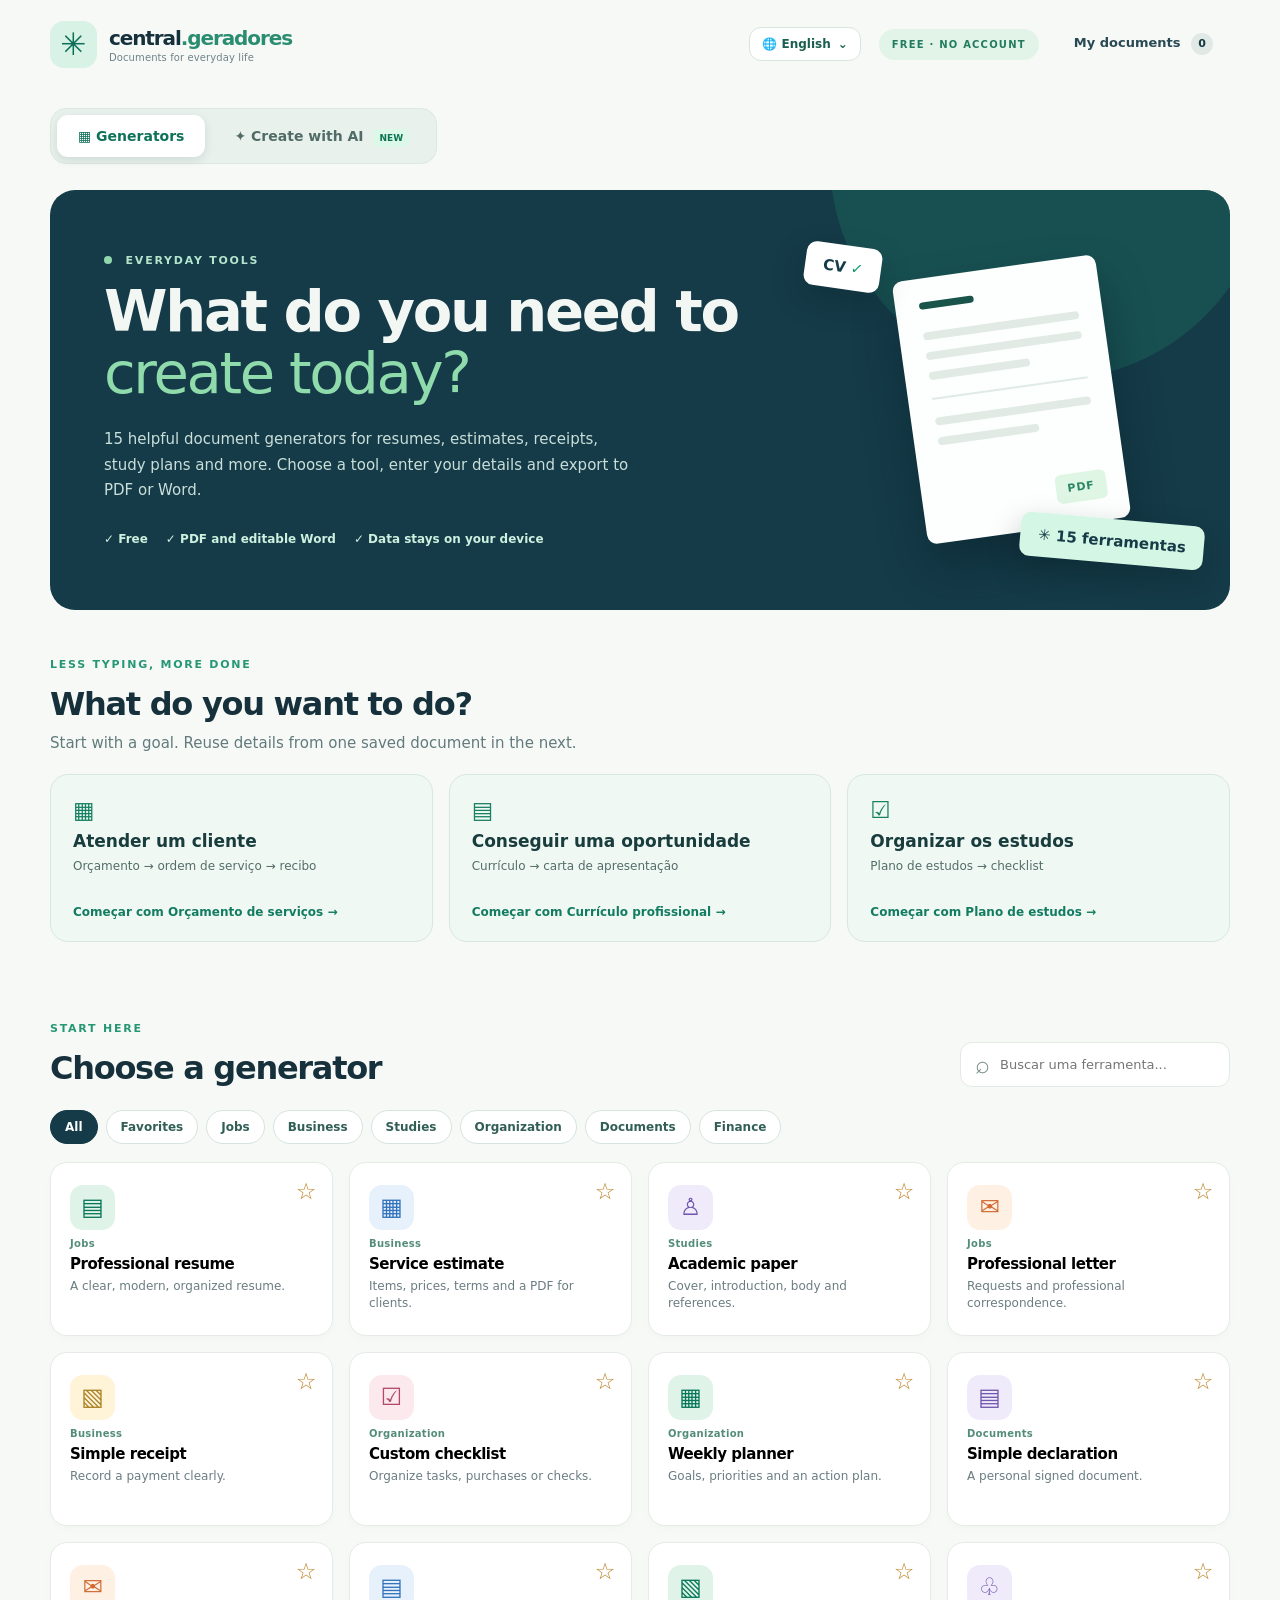
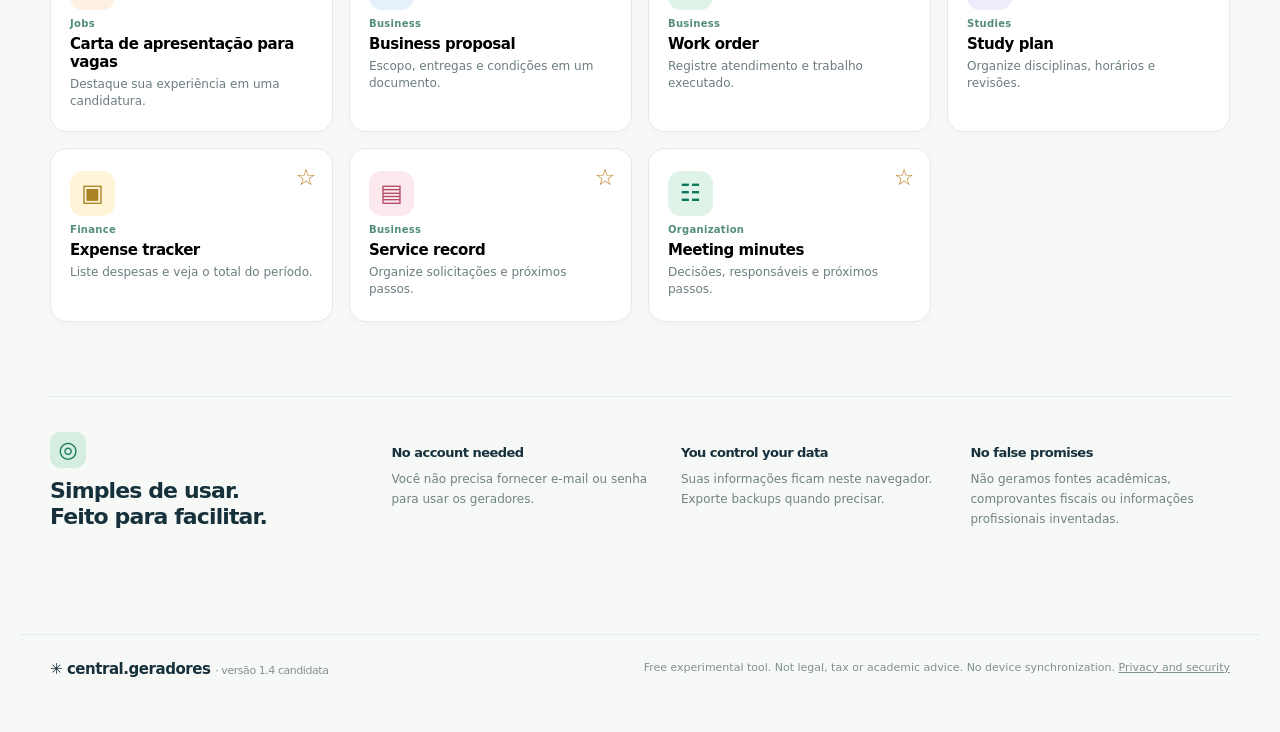
==== commit 32dac106: "fix: v1.4 release candidate, safer recovery, date and mobile UI audit" ====
--- a/index.html
+++ b/index.html
@@ -14,16 +14,20 @@
   <link rel="stylesheet" href="assistant.css?v=1.2">
   <link rel="stylesheet" href="i18n.css?v=1.2">
   <link rel="stylesheet" href="layouts.css?v=1.3">
+  <link rel="stylesheet" href="choice-ui.css?v=1.4">
   <script src="i18n.js?v=1.2" defer></script>
   <script src="quality.js?v=0.9" defer></script>
   <script src="layouts.js?v=0.9" defer></script>
   <script src="workflows.js?v=0.9" defer></script>
   <script src="doc-export.js?v=0.9" defer></script>
-  <script src="app.js?v=1.3" defer></script>
+  <script src="backup-core.js?v=1.4" defer></script>
+  <script src="app.js?v=1.4" defer></script>
   <script src="choice-ui.js?v=1.3" defer></script>
   <script src="assistant.js?v=1.2" defer></script>
   <link rel="stylesheet" href="visual-clean.css?v=1.3">
+  <link rel="stylesheet" href="backup-ui.css?v=1.4">
   <script src="visual-clean.js?v=1.3" defer></script>
+  <script src="backup-i18n.js?v=1.4" defer></script>
 </head>
 <body>
 <a class="skip" href="#workspace">Ir para o editor</a>
@@ -117,7 +121,18 @@
 <div class="library-actions"><button id="export-data" type="button" class="btn btn-outline">↓ Fazer backup (.json)</button><button id="import-trigger" type="button" class="btn btn-outline">↑ Restaurar backup</button><button type="button" id="clear-profile" class="btn btn-quiet">Apagar perfil salvo</button><input type="file" id="import-data" accept=".json,application/json" hidden></div><div id="document-list" class="document-list"></div></section>
   <section class="why"><div><span class="why-icon">◎</span><h2>Simples de usar.<br>Feito para facilitar.</h2></div><div><h3>Sem conta para começar</h3><p>Você não precisa fornecer e-mail ou senha para usar os geradores.</p></div><div><h3>Controle dos seus dados</h3><p>Suas informações ficam neste navegador. Exporte backups quando precisar.</p></div><div><h3>Sem promessas falsas</h3><p>Não geramos fontes acadêmicas, comprovantes fiscais ou informações profissionais inventadas.</p></div></section>
 </main>
-<footer class="site-footer"><div class="footer-brand">✳ central.geradores <span>· versão 1.3 experimental</span></div><p>Ferramenta gratuita em desenvolvimento. Não substitui orientações jurídicas, fiscais ou acadêmicas. Não há sincronização entre aparelhos. <a href="privacidade.html">Privacidade e segurança</a></p></footer>
+<footer class="site-footer"><div class="footer-brand">✳ central.geradores <span>· versão 1.4 candidata</span></div><p>Ferramenta gratuita em desenvolvimento. Não substitui orientações jurídicas, fiscais ou acadêmicas. Não há sincronização entre aparelhos. <a href="privacidade.html">Privacidade e segurança</a></p></footer>
+<dialog id="cg-backup-dialog" class="cg-backup-dialog" aria-labelledby="cg-backup-title">
+  <div class="cg-backup-body"><h2 id="cg-backup-title">Restaurar backup</h2>
+    <p id="cg-backup-description">Revise as opções antes de importar documentos. Seus dados permanecem neste aparelho.</p>
+    <div class="cg-backup-facts" id="cg-backup-facts"></div>
+    <div class="cg-backup-choices">
+      <button type="button" id="cg-backup-merge" data-action="merge"><strong>Mesclar sem apagar</strong><small>Adicionar documentos do arquivo; preservar os atuais e não sobrescrever seus ajustes.</small></button>
+      <button type="button" id="cg-backup-replace" data-action="replace"><strong>Substituir todo o histórico</strong><small>Apaga os documentos atuais. Em backups completos, restaura também seus rascunhos e preferências.</small></button>
+    </div>
+    <button type="button" class="cg-backup-cancel" id="cg-backup-cancel">Cancelar</button>
+  </div>
+</dialog>
 <div id="toast" class="toast" role="status" aria-live="polite"></div>
 </body>
-</html>+</html>
--- a/choice-ui.css
+++ b/choice-ui.css
@@ -0,0 +1,45 @@
+/* Seletor consistente na plataforma, em vez de menus nativos do sistema. */
+.cg-native-select{display:none!important}
+.cg-trigger{display:flex;align-items:center;justify-content:space-between;gap:12px;width:100%;min-height:47px;margin-top:6px;padding:11px 14px;border:1px solid #d9e4df;border-radius:12px;background:#fff;color:#183b40;font:inherit;text-align:left;cursor:pointer;box-shadow:0 2px 8px #142f3806;transition:border-color .15s,box-shadow .15s}
+.cg-trigger:hover{border-color:#8ccdb4;background:#fafffc}.cg-trigger:focus-visible{outline:3px solid #9ddfc8;outline-offset:2px}
+.cg-trigger-text{flex:1;min-width:0;overflow:hidden;text-overflow:ellipsis;white-space:nowrap}
+.cg-trigger[data-empty="true"] .cg-trigger-text{color:#7f9291}
+.cg-chevron{font-size:22px;line-height:1;color:#35846e;font-weight:500}
+.cg-color-trigger{justify-content:flex-start}.cg-color-dot{width:21px;height:21px;border:1px solid #0002;border-radius:7px;flex:none}
+.cg-layer{position:fixed;inset:0;z-index:5000;pointer-events:none}
+.cg-backdrop{position:fixed;inset:0;border:0;background:transparent;cursor:default;pointer-events:auto}
+.cg-menu{pointer-events:auto;overflow-y:auto;overscroll-behavior:contain;background:#fff;border:1px solid #dbe7e2;border-radius:16px;box-shadow:0 24px 60px #0c283630;max-height:min(520px,80vh);color:#17373c}
+.cg-menu-header{display:flex;align-items:center;justify-content:space-between;gap:12px;position:sticky;top:0;z-index:1;background:#f6faf8;border-bottom:1px solid #e6eeea;padding:14px 17px}
+.cg-menu-header strong{font-size:14px}.cg-menu-close{border:0;background:transparent;font-size:21px;color:#59716f;padding:4px 8px;cursor:pointer}
+.cg-options{padding:6px;display:grid;gap:3px}
+.cg-option{display:flex;justify-content:space-between;align-items:center;gap:12px;width:100%;min-height:48px;padding:12px 13px;border-radius:10px;border:0;background:white;color:#213b42;font-size:14px;text-align:left;cursor:pointer}
+.cg-option:hover,.cg-option:focus-visible,.cg-option[aria-selected="true"]{background:#e9f6ee;outline:none}
+.cg-option[aria-selected="true"]{font-weight:750;color:#086e51}.cg-option-check{color:#0a7853;font-size:19px}
+.cg-options-empty{padding:15px;color:#647a77}
+.cg-color-hint{font-size:13px;color:#5a7470;padding:14px 18px 0;margin:0}
+.cg-color-grid{display:grid;grid-template-columns:repeat(4,minmax(0,1fr));gap:9px;padding:14px 16px}
+.cg-color-choice{background:#fff;border:1px solid #e3eae6;border-radius:10px;padding:8px 4px;display:grid;gap:5px;justify-items:center;cursor:pointer;min-height:70px;color:#425e60}
+.cg-color-choice[aria-pressed="true"]{border:2px solid #087855;background:#f0faf4}
+.cg-color-choice-swatch{width:30px;height:30px;background:var(--cg-swatch);border-radius:9px;box-shadow:inset 0 0 0 1px #0001}
+.cg-color-choice small{font-size:10px;text-align:center;line-height:1.15}
+.cg-hex-label{display:block;padding:0 18px 6px;font-size:12px;font-weight:700;color:#456866}
+.cg-hex-row{display:flex;align-items:center;gap:9px;margin-top:8px}
+.cg-hex-preview{width:42px;height:42px;border:1px solid #ccdcd3;border-radius:10px;flex:none}
+.cg-hex-input{padding:9px 12px;font:inherit;color:#1c383a;flex:1;min-width:0;border:1px solid #b8cdc4;border-radius:9px;text-transform:uppercase}
+.cg-color-feedback{display:block;font-size:12px;color:#a33e3e;font-weight:500;min-height:16px}
+.cg-color-actions{display:flex;justify-content:flex-end;gap:8px;padding:14px 17px 18px}
+.cg-color-actions button{border:1px solid #cddbd6;border-radius:10px;padding:10px 15px;background:#fff;color:#276056;cursor:pointer;font:inherit;font-size:13px;font-weight:700}
+.cg-color-actions .cg-color-apply{background:#087958;border-color:#087958;color:#fff}
+.cg-color-actions button:disabled{opacity:.5;cursor:not-allowed}
+@media(max-width:700px){
+ body.cg-dialog-open{overflow:hidden}
+ .cg-backdrop{background:#09212c80}
+ .cg-menu{position:absolute!important;left:0!important;top:auto!important;bottom:0;width:100%!important;max-height:min(83dvh,720px)!important;border-radius:22px 22px 0 0;box-shadow:0 -14px 40px #0c263a36;padding-bottom:env(safe-area-inset-bottom,0px)}
+ .cg-menu-header{padding:18px 20px}.cg-menu-header strong{font-size:17px}
+ .cg-options{padding:10px 12px 14px}.cg-option{font-size:16px;min-height:54px}
+ .cg-color-grid{grid-template-columns:repeat(4,minmax(0,1fr));gap:7px}
+ .cg-color-choice{min-height:69px}.cg-color-choice small{font-size:9px}
+ .cg-trigger{min-height:50px}
+}
+@media(prefers-reduced-motion:reduce){.cg-trigger{transition:none}}
+@media print{.cg-layer,.cg-trigger{display:none!important}}
--- a/backup-ui.css
+++ b/backup-ui.css
@@ -0,0 +1,17 @@
+/* Diálogo de restauração com ações explícitas; adequado para telas pequenas. */
+.cg-backup-dialog{width:min(92vw,530px);max-height:min(84dvh,680px);border:1px solid #dbe8e1;border-radius:22px;padding:0;color:#193a40;background:#fff;box-shadow:0 22px 65px #091e2440;overflow:auto}
+.cg-backup-dialog::backdrop{background:#0c2839a3;backdrop-filter:blur(3px)}
+.cg-backup-body{padding:clamp(18px,4vw,30px)}
+.cg-backup-body h2{margin:0 0 10px;font-size:clamp(22px,5vw,27px);line-height:1.2}
+.cg-backup-body p{line-height:1.65;color:#456366}
+.cg-backup-facts{display:flex;gap:8px;flex-wrap:wrap;margin:18px 0}
+.cg-backup-facts span{padding:7px 12px;background:#eef7f0;color:#175e4e;border-radius:99px;font-weight:700;font-size:12px}
+.cg-backup-choices{display:grid;gap:10px;margin-top:22px}
+.cg-backup-choices button{min-height:72px;border-radius:14px;border:1px solid #d2e2db;background:white;text-align:left;padding:14px 17px;color:#173b42;font:inherit;cursor:pointer}
+.cg-backup-choices button:hover,.cg-backup-choices button:focus-visible{border-color:#13815f;background:#f1faf5;outline:2px solid #88d9b1;outline-offset:1px}
+.cg-backup-choices strong{display:block;font-size:15px}
+.cg-backup-choices small{display:block;color:#54716f;margin-top:5px;line-height:1.45}
+.cg-backup-choices button[data-action="replace"]{border-color:#eccfca}
+.cg-backup-choices button[data-action="replace"]:hover{background:#fff6f4}
+.cg-backup-cancel{border:0;background:transparent;color:#496465;padding:12px;margin-top:8px;cursor:pointer;font:inherit}
+@media(max-width:600px){.cg-backup-dialog{width:100%;max-width:none;max-height:84dvh;position:fixed;inset:auto 0 0;margin:0;border-radius:24px 24px 0 0}.cg-backup-body{padding:24px 20px calc(18px + env(safe-area-inset-bottom))}}
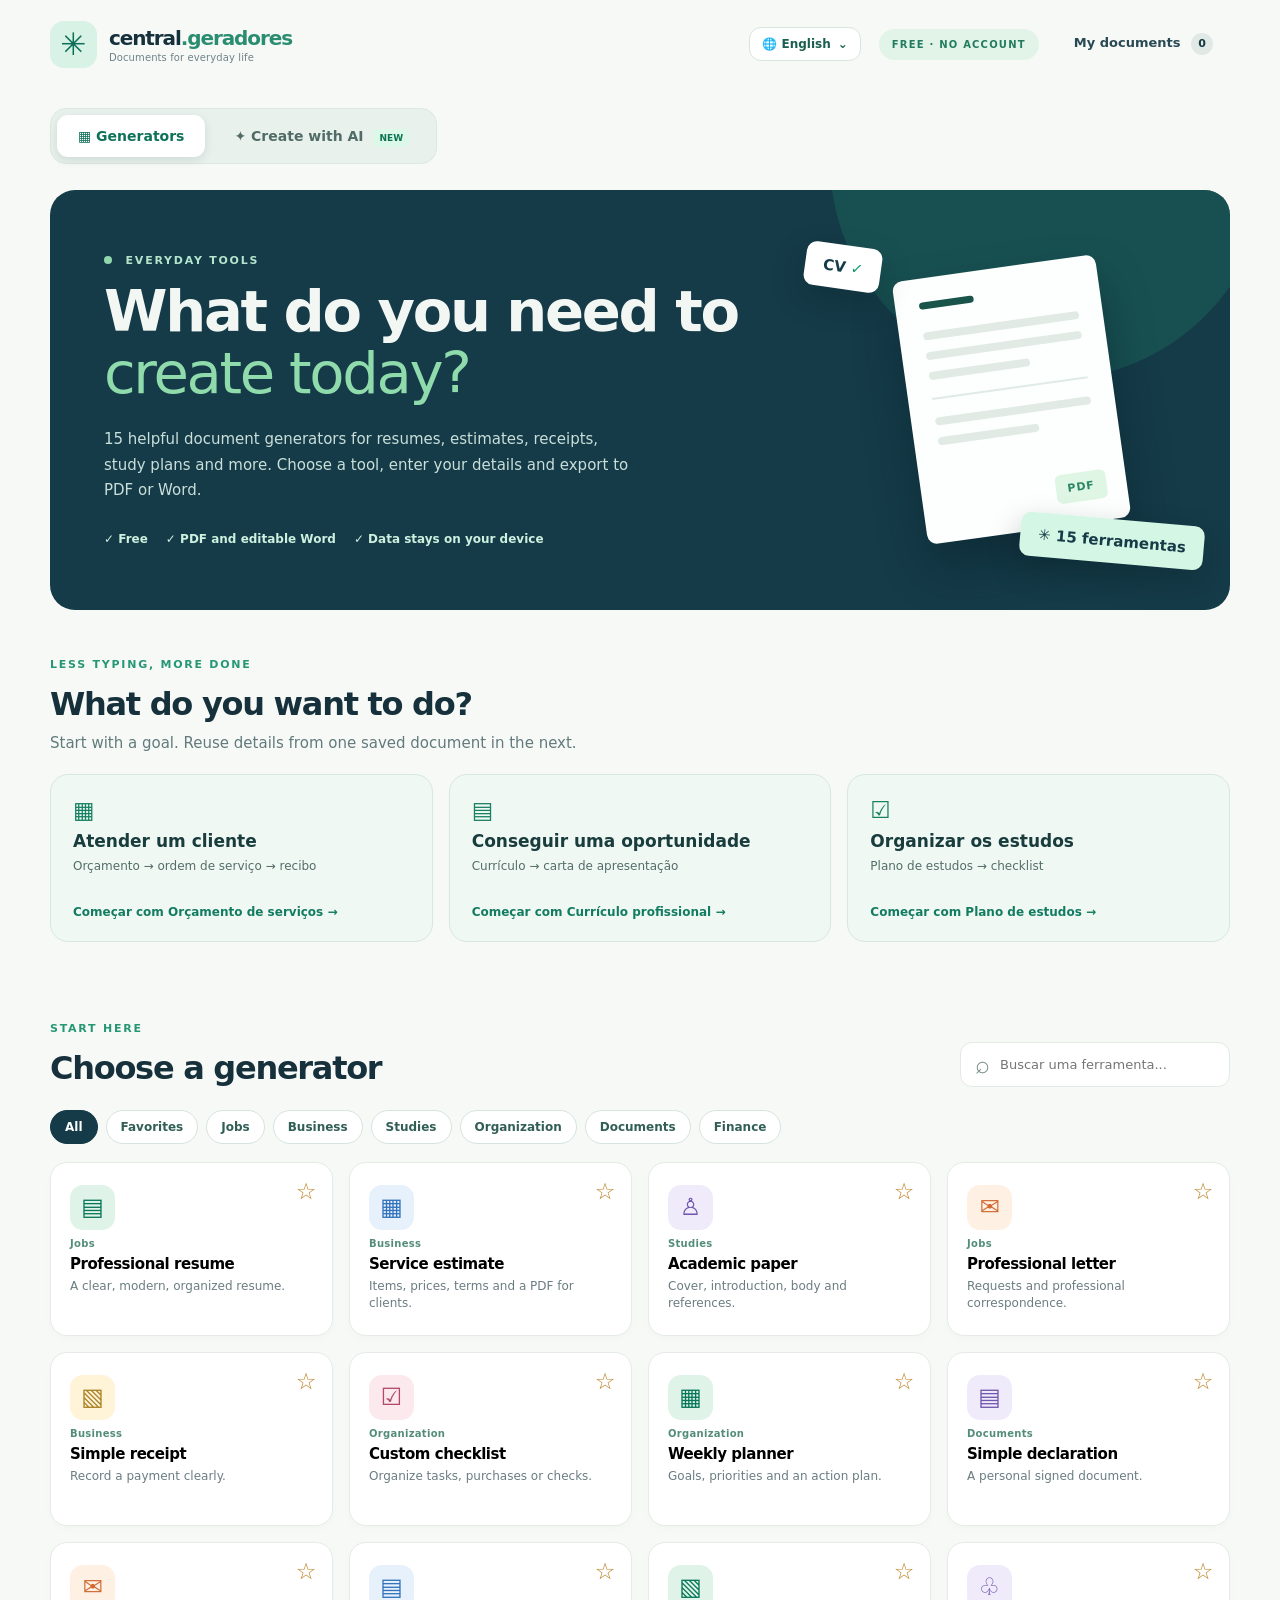
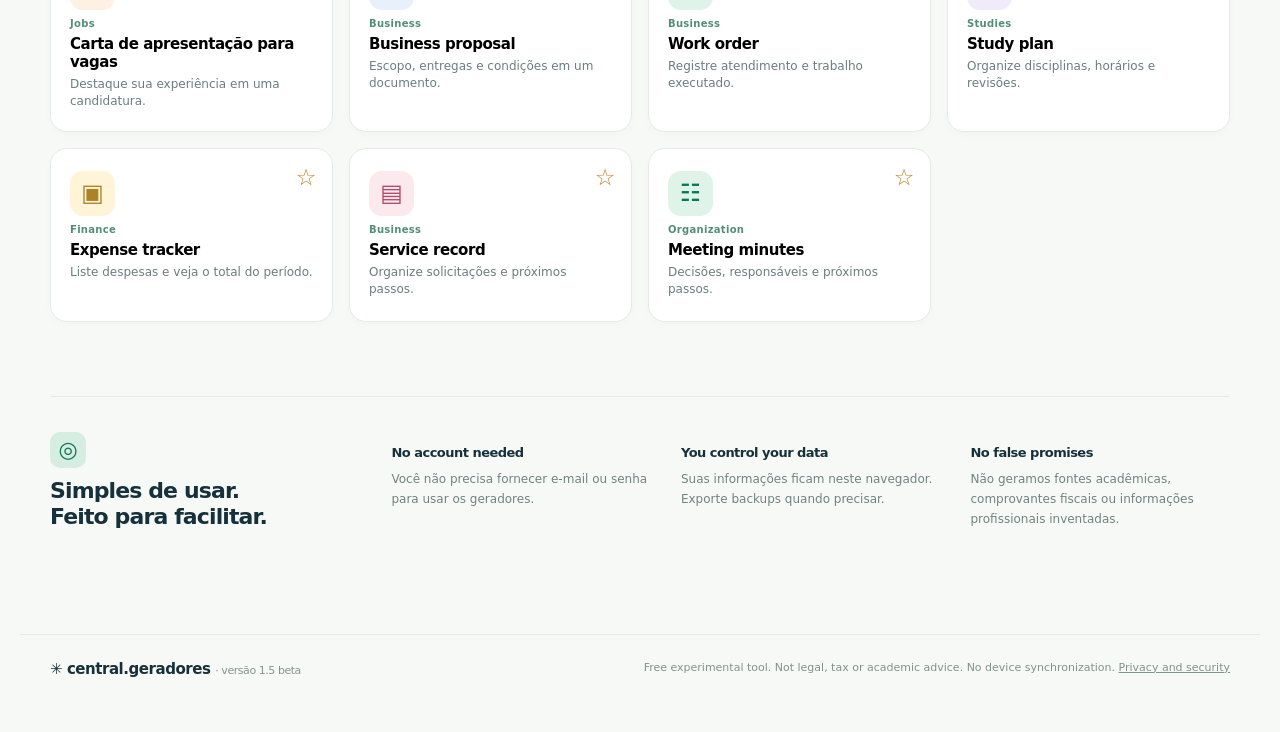
==== commit e6255f56: "release: v1.5 beta resume import, CSV and usability improvements" ====
--- a/index.html
+++ b/index.html
@@ -21,11 +21,15 @@
   <script src="workflows.js?v=0.9" defer></script>
   <script src="doc-export.js?v=0.9" defer></script>
   <script src="backup-core.js?v=1.4" defer></script>
-  <script src="app.js?v=1.4" defer></script>
+  <script src="resume-import.js?v=1.5" defer></script>
+  <script src="finance-export.js?v=1.5" defer></script>
+  <script src="app.js?v=1.5" defer></script>
   <script src="choice-ui.js?v=1.3" defer></script>
   <script src="assistant.js?v=1.2" defer></script>
   <link rel="stylesheet" href="visual-clean.css?v=1.3">
   <link rel="stylesheet" href="backup-ui.css?v=1.4">
+  <link rel="stylesheet" href="resume-import.css?v=1.5">
+  <link rel="stylesheet" href="readiness.css?v=1.5">
   <script src="visual-clean.js?v=1.3" defer></script>
   <script src="backup-i18n.js?v=1.4" defer></script>
 </head>
@@ -84,7 +88,7 @@
   <section id="workspace" class="workspace" aria-labelledby="workspace-heading" hidden>
     <div class="workspace-bar"><div><button id="back-tools" class="back-btn" type="button">← Todas as ferramentas</button><p id="workspace-kicker" class="eyebrow">GERADOR</p><h2 id="workspace-heading">Editor</h2><p id="workspace-help" class="workspace-help"></p></div><div class="workspace-toolbar"><button id="new-document" type="button" class="btn btn-quiet">Novo</button><button id="duplicate-document" type="button" class="btn btn-quiet">Duplicar</button><button id="save-document" type="button" class="btn btn-primary">Salvar</button></div></div>
     <div id="flow-panel" class="flow-panel" hidden><div><span class="flow-kicker">PRÓXIMA ETAPA</span><p id="flow-description"></p><small id="flow-disclaimer"></small></div><button type="button" class="btn btn-primary" id="flow-continue"></button></div>
-    <div id="starter-bar" class="starter-bar" hidden><label for="starter-template">Comece com um modelo orientativo:</label><select id="starter-template"></select><button id="apply-starter" type="button" class="btn btn-outline">Aplicar modelo</button><small>O modelo só preenche campos vazios. Revise o conteúdo.</small></div><div class="view-switch" role="group" aria-label="Alternar edição e visualização"><button type="button" id="view-edit" aria-pressed="true">✎ Preencher</button><button type="button" id="view-preview" aria-pressed="false">▤ Ver documento</button></div><div class="workspace-columns"><section class="form-panel" aria-label="Preencher documento"><div class="panel-label"><span>01</span> PREENCHA AS INFORMAÇÕES</div><form id="generator-form" autocomplete="on"></form><p id="form-help" class="form-help"></p><aside id="quality-panel" class="quality-panel" aria-label="Revisão do documento"><strong>Revisar antes de compartilhar</strong><p id="quality-summary"></p><ul id="quality-list"></ul><small>Sugestões gerais, não validação jurídica, fiscal ou acadêmica.</small></aside><div class="profile-actions"><button type="button" id="save-profile" class="btn btn-outline">Salvar meus dados para reutilizar</button><button type="button" id="apply-profile" class="btn btn-quiet">Preencher campos vazios com meu perfil</button></div><div class="form-footer"><button id="save-document-bottom" class="btn btn-outline" type="button">Salvar no histórico</button><button id="print-document" class="btn btn-dark" type="button">Imprimir / salvar PDF ↗</button></div><p class="note">PDF pela impressão do navegador; Word e HTML baixados diretamente. Nenhum documento é enviado ao servidor.</p></section><section class="preview-panel" aria-label="Prévia do documento"><div class="preview-header"><div class="panel-label"><span>02</span> PRÉVIA EM TEMPO REAL</div><span class="cg-preview-tip" data-vkey="pick-model">Escolha um modelo e personalize</span><select id="template-style" class="cg-internal-control" data-native-select aria-hidden="true" tabindex="-1"><option value="classico">Clássico</option><option value="moderno">Moderno</option><option value="elegante">Elegante</option></select></div><div id="layout-gallery" class="layout-gallery" role="group" aria-label="Modelos de organização do documento"></div><p class="layout-hint">Cada modelo reorganiza as seções, não apenas as cores. O conteúdo continua o mesmo.</p>
+    <div id="starter-bar" class="starter-bar" hidden><label for="starter-template">Comece com um modelo orientativo:</label><select id="starter-template"></select><button id="apply-starter" type="button" class="btn btn-outline">Aplicar modelo</button><small>O modelo só preenche campos vazios. Revise o conteúdo.</small></div><div class="view-switch" role="group" aria-label="Alternar edição e visualização"><button type="button" id="view-edit" aria-pressed="true">✎ Preencher</button><button type="button" id="view-preview" aria-pressed="false">▤ Ver documento</button></div><div class="workspace-columns"><section class="form-panel" aria-label="Preencher documento"><div class="panel-label"><span>01</span> PREENCHA AS INFORMAÇÕES</div><form id="generator-form" autocomplete="on"></form><p id="form-help" class="form-help"></p><section id="cg-readiness" class="cg-readiness" aria-label="Progresso do preenchimento"><div class="cg-readiness-header"><strong id="cg-readiness-label">Seu progresso</strong><small id="cg-readiness-count"></small></div><progress id="cg-readiness-progress" value="0" max="100"></progress><button id="cg-next-field" class="cg-next-field" type="button" hidden></button><span class="cg-readiness-note" id="cg-readiness-note">Isto verifica o preenchimento, não a validade jurídica ou fiscal.</span></section><aside id="quality-panel" class="quality-panel" aria-label="Revisão do documento"><strong>Revisar antes de compartilhar</strong><p id="quality-summary"></p><ul id="quality-list"></ul><small>Sugestões gerais, não validação jurídica, fiscal ou acadêmica.</small></aside><div class="profile-actions"><button type="button" id="save-profile" class="btn btn-outline">Salvar meus dados para reutilizar</button><button type="button" id="apply-profile" class="btn btn-quiet">Preencher campos vazios com meu perfil</button></div><div class="form-footer"><button id="save-document-bottom" class="btn btn-outline" type="button">Salvar no histórico</button><button id="print-document" class="btn btn-dark" type="button">Imprimir / salvar PDF ↗</button></div><p class="note">PDF pela impressão do navegador; Word e HTML baixados diretamente. Nenhum documento é enviado ao servidor.</p></section><section class="preview-panel" aria-label="Prévia do documento"><div class="preview-header"><div class="panel-label"><span>02</span> PRÉVIA EM TEMPO REAL</div><span class="cg-preview-tip" data-vkey="pick-model">Escolha um modelo e personalize</span><select id="template-style" class="cg-internal-control" data-native-select aria-hidden="true" tabindex="-1"><option value="classico">Clássico</option><option value="moderno">Moderno</option><option value="elegante">Elegante</option></select></div><div id="layout-gallery" class="layout-gallery" role="group" aria-label="Modelos de organização do documento"></div><p class="layout-hint">Cada modelo reorganiza as seções, não apenas as cores. O conteúdo continua o mesmo.</p>
 <section id="appearance-panel" class="appearance-panel cg-clean-appearance" aria-label="Personalização do documento">
   <div class="appearance-title"><div><strong>Personalizar aparência</strong><span class="cg-appearance-subtitle" data-vkey="appearance-caption">Cores e tipografia para combinar com seu documento</span></div><button id="reset-appearance" class="cg-reset-link" type="button" data-vkey="reset">Restaurar</button></div>
   <div class="cg-appearance-grid">
@@ -111,7 +115,7 @@
   </div>
 </details>
 <dialog id="cg-color-dialog" class="cg-color-dialog" aria-labelledby="cg-color-title"><form method="dialog" class="cg-color-dialog-content"><div class="cg-dialog-heading"><div><strong id="cg-color-title">Escolha sua cor</strong><p data-vkey="color-description">Selecione uma cor pronta ou informe um código HEX.</p></div><button type="button" id="cg-color-close" class="cg-dialog-close" aria-label="Fechar">×</button></div><div id="cg-color-dialog-swatches" class="cg-dialog-swatches" role="group" aria-label="Opções de cor"></div><label class="cg-hex-field"><span data-vkey="color-hex">Cor personalizada (HEX)</span><span class="cg-hex-input-row"><span id="cg-hex-preview" aria-hidden="true"></span><input id="cg-color-hex" type="text" maxlength="7" spellcheck="false" autocomplete="off" placeholder="#14785F"></span></label><p id="cg-color-error" class="cg-color-error" role="status"></p><div class="cg-dialog-actions"><button type="button" id="cg-color-cancel" class="btn btn-outline">Cancelar</button><button type="button" id="cg-color-apply" class="btn btn-primary">Aplicar cor</button></div></form></dialog>
-<div class="preview-actions cg-output-actions"><details class="cg-export-details" id="cg-export-details"><summary class="cg-export-summary">↧ <span data-vkey="export-file">Exportar arquivo</span> <span aria-hidden="true">⌄</span></summary><div class="cg-export-list"><button type="button" id="cg-export-pdf">↗ <span data-vkey="pdf-print">PDF (imprimir)</span></button><button type="button" id="download-word">▤ Word editável (.docx)</button><button type="button" id="download-html">◫ <span data-vkey="html-page">Página HTML</span></button><button type="button" id="download-text">☰ <span data-vkey="txt-file">Texto (.txt)</span></button></div></details><button type="button" class="btn btn-outline" id="copy-text">Copiar texto</button><button type="button" class="btn btn-outline" id="share-text">Compartilhar</button></div><article id="document-preview" class="document-preview"></article></section></div>
+<div class="preview-actions cg-output-actions"><details class="cg-export-details" id="cg-export-details"><summary class="cg-export-summary">↧ <span data-vkey="export-file">Exportar arquivo</span> <span aria-hidden="true">⌄</span></summary><div class="cg-export-list"><button type="button" id="cg-export-pdf">↗ <span data-vkey="pdf-print">PDF (imprimir)</span></button><button type="button" id="download-word">▤ Word editável (.docx)</button><button type="button" id="download-csv" hidden>▦ Planilha (.csv)</button><button type="button" id="download-html">◫ <span data-vkey="html-page">Página HTML</span></button><button type="button" id="download-text">☰ <span data-vkey="txt-file">Texto (.txt)</span></button></div></details><button type="button" class="btn btn-outline" id="copy-text">Copiar texto</button><button type="button" class="btn btn-outline" id="share-text">Compartilhar</button></div><p id="cg-document-stats" class="cg-document-stats" aria-live="off"></p><article id="document-preview" class="document-preview"></article></section></div>
   </section>
   <section id="library" class="library" aria-labelledby="library-heading" hidden><div class="section-heading"><div><p class="eyebrow">NO SEU NAVEGADOR</p><h2 id="library-heading">Meus documentos</h2><p class="library-sub">Os arquivos são guardados apenas neste navegador e podem ser perdidos se você limpar seus dados.</p></div><button id="library-close" type="button" class="btn btn-quiet">Fechar</button></div><div class="library-search-row"><label class="library-search-label" for="library-search">Pesquisar seus documentos
 <input type="search" id="library-search" autocomplete="off" placeholder="Busque por título, cliente ou serviço..."></label>
@@ -121,7 +125,17 @@
 <div class="library-actions"><button id="export-data" type="button" class="btn btn-outline">↓ Fazer backup (.json)</button><button id="import-trigger" type="button" class="btn btn-outline">↑ Restaurar backup</button><button type="button" id="clear-profile" class="btn btn-quiet">Apagar perfil salvo</button><input type="file" id="import-data" accept=".json,application/json" hidden></div><div id="document-list" class="document-list"></div></section>
   <section class="why"><div><span class="why-icon">◎</span><h2>Simples de usar.<br>Feito para facilitar.</h2></div><div><h3>Sem conta para começar</h3><p>Você não precisa fornecer e-mail ou senha para usar os geradores.</p></div><div><h3>Controle dos seus dados</h3><p>Suas informações ficam neste navegador. Exporte backups quando precisar.</p></div><div><h3>Sem promessas falsas</h3><p>Não geramos fontes acadêmicas, comprovantes fiscais ou informações profissionais inventadas.</p></div></section>
 </main>
-<footer class="site-footer"><div class="footer-brand">✳ central.geradores <span>· versão 1.4 candidata</span></div><p>Ferramenta gratuita em desenvolvimento. Não substitui orientações jurídicas, fiscais ou acadêmicas. Não há sincronização entre aparelhos. <a href="privacidade.html">Privacidade e segurança</a></p></footer>
+<dialog id="resume-import-dialog" aria-labelledby="resume-import-title">
+  <div class="resume-import-shell">
+    <h2 id="resume-import-title">Importar currículo existente</h2>
+    <p id="resume-import-intro">Abra um Word (.docx) ou texto (.txt), ou cole seu currículo. Os dados ficam no dispositivo. Nada é enviado ao site.</p>
+    <label><span id="resume-import-file-label">Arquivo local (opcional)</span><input id="resume-import-file" type="file" accept=".docx,.txt,text/plain,application/vnd.openxmlformats-officedocument.wordprocessingml.document"></label>
+    <label><span id="resume-import-text-label">Texto do currículo para conferir</span><textarea id="resume-import-text" spellcheck="false" maxlength="50000" placeholder="Cole o texto do currículo ou escolha um arquivo acima..."></textarea></label>
+    <p id="resume-import-feedback" class="resume-import-feedback" role="status" aria-live="polite">Somente campos reconhecidos serão preenchidos. Dados já digitados não serão substituídos.</p>
+    <div class="resume-import-actions"><button id="resume-import-cancel" type="button" class="btn btn-outline">Cancelar</button><button id="resume-import-apply" type="button" class="btn btn-primary">Usar informações</button></div>
+  </div>
+</dialog>
+<footer class="site-footer"><div class="footer-brand">✳ central.geradores <span>· versão 1.5 beta</span></div><p>Ferramenta gratuita em desenvolvimento. Não substitui orientações jurídicas, fiscais ou acadêmicas. Não há sincronização entre aparelhos. <a href="privacidade.html">Privacidade e segurança</a></p></footer>
 <dialog id="cg-backup-dialog" class="cg-backup-dialog" aria-labelledby="cg-backup-title">
   <div class="cg-backup-body"><h2 id="cg-backup-title">Restaurar backup</h2>
     <p id="cg-backup-description">Revise as opções antes de importar documentos. Seus dados permanecem neste aparelho.</p>
--- a/resume-import.css
+++ b/resume-import.css
@@ -0,0 +1,15 @@
+/* Importação de currículo: processo separado, sempre opt-in. */
+.resume-import-entry{margin:0 0 18px;padding:14px 16px;border:1px solid #d7e5df;background:#f6faf8;border-radius:14px;display:flex;align-items:center;justify-content:space-between;gap:10px;flex-wrap:wrap}
+.resume-import-entry strong{display:block;font-size:14px;color:#143c35}.resume-import-entry span{display:block;font-size:12px;color:#647b74;margin-top:4px}
+.resume-import-entry .btn{white-space:normal}
+#resume-import-dialog{border:0;border-radius:22px;padding:0;max-width:min(92vw,620px);width:100%;color:#24343b;box-shadow:0 25px 90px #092b2b60}
+#resume-import-dialog::backdrop{background:#0d292baf;backdrop-filter:blur(2px)}
+.resume-import-shell{padding:24px;display:grid;gap:15px;max-height:85dvh;overflow-y:auto}
+.resume-import-shell h2{font-size:24px;line-height:1.2;margin:0}.resume-import-shell p{line-height:1.5;color:#586c72;margin:0;font-size:13px}
+.resume-import-shell label{display:grid;gap:7px;font-size:13px;font-weight:600}
+.resume-import-shell textarea{width:100%;min-height:140px;max-height:30vh;padding:12px;border:1px solid #d8e5e0;border-radius:12px;resize:vertical;background:#fff;color:#19353c}
+.resume-import-shell input[type=file]{padding:12px;border:1px dashed #a3c1b5;background:#f7faf8;border-radius:10px;max-width:100%;font-weight:400}
+.resume-import-feedback{padding:11px 13px;border-radius:10px;background:#eff6f2;color:#204f43!important}
+.resume-import-actions{display:flex;gap:10px;justify-content:flex-end;flex-wrap:wrap}
+.resume-import-actions button{min-height:43px}
+@media(max-width:600px){#resume-import-dialog{width:calc(100% - 24px);margin:auto;border-radius:20px}.resume-import-shell{padding:18px}.resume-import-actions button{flex:1}}
--- a/readiness.css
+++ b/readiness.css
@@ -0,0 +1,11 @@
+/* Sinalizacao transparente de completude, sem afirmar validade juridica. */
+.cg-readiness{padding:15px 16px;border:1px solid #d4e8df;border-radius:14px;background:#f7fbf9;margin:15px 0;display:grid;gap:9px}
+.cg-readiness-header{display:flex;align-items:center;justify-content:space-between;gap:12px}
+.cg-readiness strong{font-size:13px;color:#1a4d40}.cg-readiness small{font-size:12px;color:#526a65}
+.cg-readiness progress{width:100%;height:9px;appearance:none;border:0;background:#d7e6df;border-radius:20px;overflow:hidden}
+.cg-readiness progress::-webkit-progress-bar{background:#d7e6df;border-radius:20px}
+.cg-readiness progress::-webkit-progress-value{background:#16856b;border-radius:20px}
+.cg-readiness progress::-moz-progress-bar{background:#16856b;border-radius:20px}
+.cg-readiness .cg-next-field{justify-self:start;background:none;border:none;padding:5px 0;color:#0c6952;font-size:12px;font-weight:750;text-align:left;text-decoration:underline}
+.cg-readiness .cg-readiness-note{font-size:11px;color:#657c75;line-height:1.4}
+.cg-document-stats{margin:8px 0 12px;font-size:11px;color:#56736c}
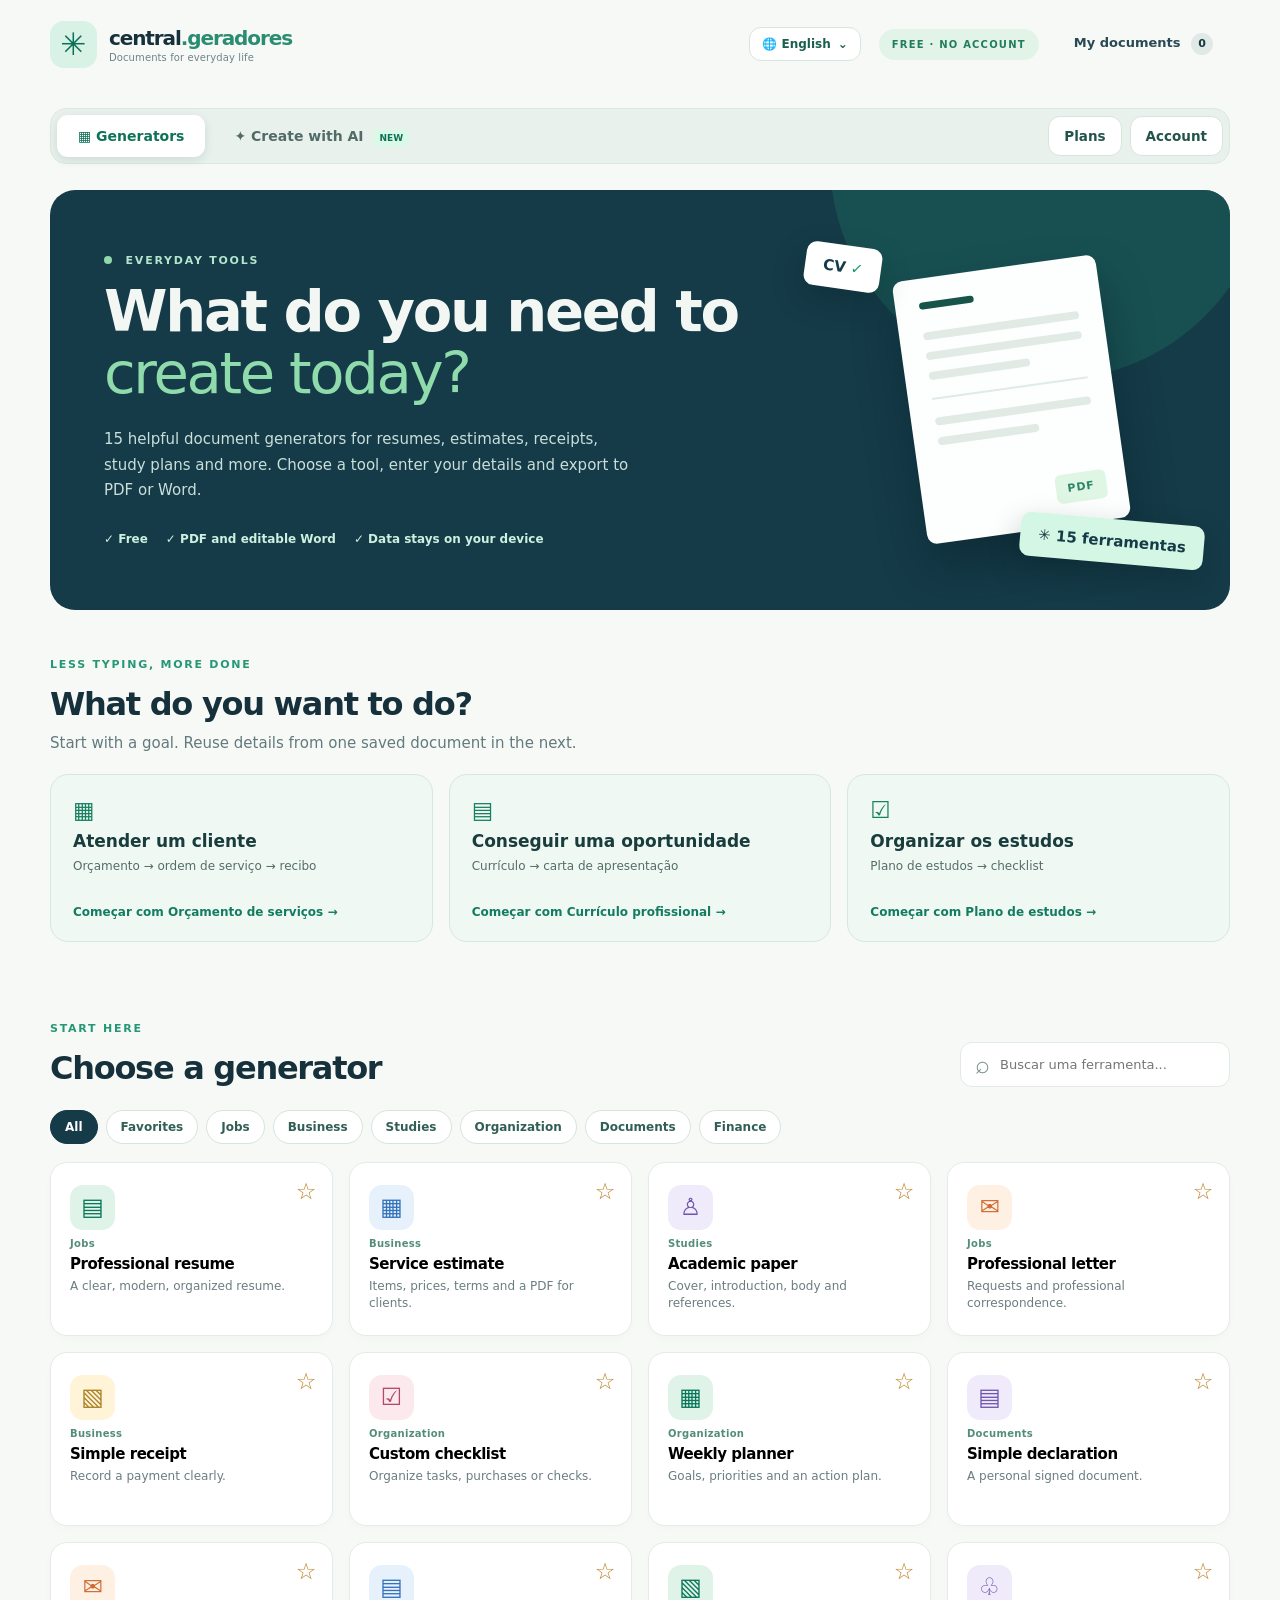
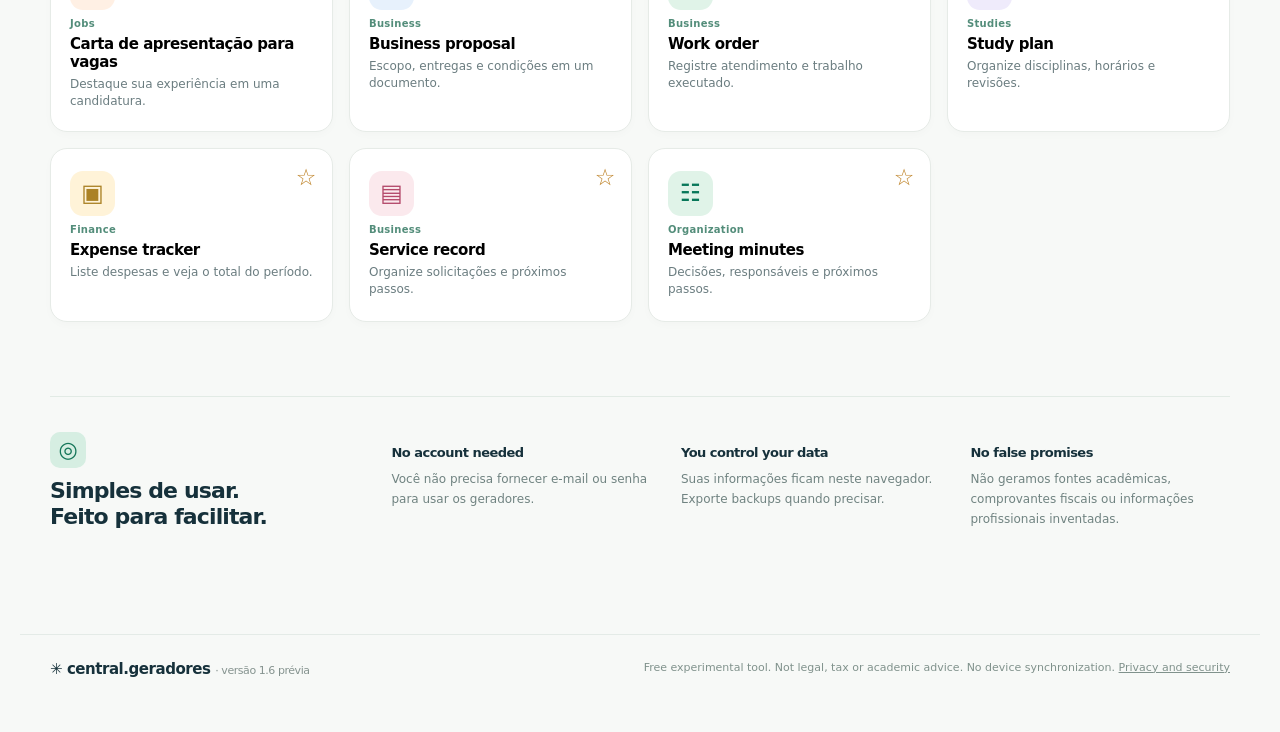
==== commit 9f6a5036: "feat: v1.6 beta commercial preview, Google auth scaffold, safe checkout and AI prompt bridge" ====
--- a/index.html
+++ b/index.html
@@ -31,6 +31,12 @@
   <link rel="stylesheet" href="resume-import.css?v=1.5">
   <link rel="stylesheet" href="readiness.css?v=1.5">
   <script src="visual-clean.js?v=1.3" defer></script>
+  <link rel="stylesheet" href="commerce.css?v=1.6">
+  <link rel="stylesheet" href="ai-bridge.css?v=1.6">
+  <script src="auth-config.js?v=1.6" defer></script>
+  <script src="commerce.js?v=1.6" defer></script>
+  <script src="commerce-l10n.js?v=1.6" defer></script>
+  <script src="ai-bridge.js?v=1.6" defer></script>
   <script src="backup-i18n.js?v=1.4" defer></script>
 </head>
 <body>
@@ -46,6 +52,10 @@
   <nav class="product-modes" aria-label="Escolher área da Central">
     <button id="nav-tools" type="button" aria-pressed="true"><span aria-hidden="true">▦</span> Geradores</button>
     <button id="nav-ai" type="button" aria-pressed="false"><span aria-hidden="true">✦</span> Criar com IA <span class="new-pill">NOVO</span></button>
+    <div class="cg-business-nav" role="group" aria-label="Conta e planos">
+      <button type="button" id="cg-nav-plans" aria-pressed="false">Planos</button>
+      <button type="button" id="cg-nav-account" aria-pressed="false">Minha conta</button>
+    </div>
   </nav>
   <section id="inicio" class="hero">
     <div class="hero-copy"><p class="eyebrow"><span class="spark"></span> FERRAMENTAS PARA O DIA A DIA</p><h1>O que você precisa <em>criar hoje?</em></h1><p>15 geradores úteis, orçamento com unidades e descontos, recibo por extenso, identidade visual própria e jornadas que reutilizam dados entre documentos, com modelos visuais, exportação e histórico. Currículo, orçamento, trabalho, carta e muito mais. Escolha um gerador, preencha seus dados e salve em PDF — tudo em um só lugar.</p><div class="hero-benefits"><span>✓ Sem pagar</span><span>✓ PDF e Word editável</span><span>✓ Dados no seu aparelho</span></div></div>
@@ -64,6 +74,7 @@
         <div class="ai-step"><span>04</span><h2>O que você precisa criar?</h2></div>
         <label class="ai-field"><span>Conte as informações e instruções</span><textarea id="ai-request" maxlength="5000" rows="8" placeholder="Ex.: Monte um currículo moderno em azul. Nome: Ana Ribeiro. Cargo: Assistente administrativo. Formação: Ensino médio completo..."></textarea></label>
         <button type="button" id="ai-example" class="ai-example">▤ Preencher com exemplo fictício</button>
+        <div class="cg-ai-bridge" aria-label="Usar um assistente externo opcional"><button type="button" id="cg-copy-ai-prompt" class="btn btn-outline">Copiar prompt preparado</button><small>Para usar com uma IA gratuita de sua escolha, sem colocar chaves no navegador. Revise a resposta antes de utilizá-la.</small></div>
         <label id="ai-actual-payment" class="ai-check" hidden><input id="ai-paid-check" type="checkbox"> <span>Confirmo que o pagamento informado realmente ocorreu. Não desejo gerar um recibo de pagamento inexistente.</span></label>
         <p id="ai-mode-status" class="ai-mode-status" role="status">Verificando recursos do navegador...</p>
         <div class="ai-actions"><button type="button" id="ai-generate" class="btn btn-primary">✦ Criar documento</button></div>
@@ -123,6 +134,25 @@
 <select id="library-filter"><option value="all">Todos os tipos</option></select></label></div>
 <p id="library-summary" class="library-summary" aria-live="polite"></p>
 <div class="library-actions"><button id="export-data" type="button" class="btn btn-outline">↓ Fazer backup (.json)</button><button id="import-trigger" type="button" class="btn btn-outline">↑ Restaurar backup</button><button type="button" id="clear-profile" class="btn btn-quiet">Apagar perfil salvo</button><input type="file" id="import-data" accept=".json,application/json" hidden></div><div id="document-list" class="document-list"></div></section>
+
+  <section id="cg-plan-section" class="cg-pricing-page" aria-labelledby="cg-pricing-title" hidden>
+    <div class="cg-pricing-intro">
+      <span class="cg-eyebrow">Escolha seu ritmo</span><h1 id="cg-pricing-title">Comece de graça. Evolua quando precisar.</h1>
+      <p>A Central continua disponível sem cadastro. Planejamos opções acessíveis de uso avançado; preços e funcionalidades abaixo são uma proposta comercial em avaliação, <strong>não estão à venda</strong>.</p>
+      <span class="cg-test-tag">PRÉVIA DE PLANOS · COBRANÇAS DESATIVADAS</span>
+    </div>
+    <div class="cg-price-grid">
+      <article class="cg-price-card"><span class="cg-price-label">Grátis</span><div class="cg-price-value">R$ 0</div><p class="cg-price-copy">Para experimentar, criar e exportar sem pagar.</p><ul><li>15 geradores e 3 modelos</li><li>PDF gratuito, sem marca d'água</li><li>Word, HTML, TXT e CSV compatíveis</li><li>Meta futura: 20 novos documentos/mês</li><li>Arquivos locais e backup sempre acessíveis</li></ul><button type="button" class="cg-free-button" id="cg-use-free">Continuar grátis</button></article>
+      <article class="cg-price-card featured"><span class="cg-price-label">Pro mensal</span><div class="cg-price-value">R$ 12,90 <small>/ mês</small></div><p class="cg-price-copy">Para criar e reutilizar documentos frequentemente.</p><ul><li>Novos documentos sem limite mensal</li><li>Modelos e identidade avançados (previstos)</li><li>Fluxos encadeados e importações</li><li>Sincronização futura, se viável</li><li>IA em nuvem depende de cota e provedor</li></ul><button data-cg-select-plan="monthly" type="button">Ver formas de pagamento</button></article>
+      <article class="cg-price-card"><span class="cg-price-label">Pro anual</span><div class="cg-price-value">R$ 99,90 <small>/ ano</small></div><p class="cg-price-copy">Equivale a cerca de R$ 8,33/mês, cobrado uma vez.</p><ul><li>Benefícios Pro elegíveis durante 12 meses</li><li>Sem cobrança configurada nesta versão</li><li>Cancelamento e renovação a definir</li><li>Preços sujeitos à validação de mercado</li></ul><button data-cg-select-plan="annual" type="button">Ver formas de pagamento</button></article>
+      <article class="cg-price-card"><span class="cg-price-label">Vitalício fundador</span><div class="cg-price-value">R$ 249 <small>único</small></div><p class="cg-price-copy">Hipótese para os primeiros apoiadores; condições não definitivas.</p><ul><li>Uso permanente dos recursos Pro locais previstos</li><li>Não inclui IA em nuvem ilimitada</li><li>Não promete servidores ou serviços pagos eternos</li><li>Oferta sujeita a contrato e capacidade real</li></ul><button data-cg-select-plan="lifetime" type="button">Ver formas de pagamento</button></article>
+    </div>
+    <div class="cg-disclaimer"><strong>Importante:</strong> esta página é uma simulação para testes. Nenhuma compra é aceita; o plano pago não pode ser ativado manualmente pelo navegador. Ao lançar, limites e direitos de acesso serão verificados por um servidor confiável. Seus documentos atuais não serão apagados por uma futura mudança de plano.</div>
+    <div class="cg-usage-card"><div class="cg-usage-header"><strong>Prévia de uso gratuito no aparelho</strong><strong id="cg-usage-count">0 / 20</strong></div><progress id="cg-usage-progress" max="20" value="0" aria-label="Prévia de documentos novos no mês"></progress><small id="cg-usage-note">Contagem demonstrativa; sem bloqueio no beta.</small></div>
+  </section>
+  <section id="cg-account-section" class="cg-account-page" aria-labelledby="cg-account-title" hidden><span class="cg-eyebrow">Seu espaço</span><h1 id="cg-account-title">Sua conta, no seu tempo.</h1><p>Você pode continuar criando sem cadastro. Futuramente, a conta Google permitirá identificar o titular e habilitar serviços de sincronização com sua autorização.</p><div class="cg-account-card"><h2>Entrar com Google</h2><p id="cg-account-status" role="status" aria-live="polite">Verificando se o acesso Google está configurado...</p><button class="cg-login-btn" type="button" id="cg-google-login" disabled>Entrar com Google</button><button class="cg-logout-btn" type="button" id="cg-google-logout" hidden>Sair da conta</button><button class="cg-guest-action" type="button" id="cg-guest">Continuar sem conta</button><p class="cg-account-note">Uma conta conectada não sincroniza nem envia seus documentos automaticamente. Nenhuma senha do Google é solicitada neste site. A ativação depende de um projeto de autenticação aprovado.</p></div></section>
+  <dialog id="cg-checkout" class="cg-checkout-dialog" aria-labelledby="cg-checkout-title"><div class="cg-checkout-shell"><span class="cg-eyebrow">Prévia do checkout</span><h2 id="cg-checkout-title">Prévia do pagamento</h2><p>Plano: <strong id="cg-checkout-plan">Mensal</strong></p><div id="cg-checkout-price" class="cg-checkout-amount">R$ 12,90</div><div class="cg-checkout-switch" role="group" aria-label="Forma de pagamento"><button class="cg-payment-choice" id="cg-pay-card" type="button" aria-pressed="true">💳 Cartão</button><button class="cg-payment-choice" id="cg-pay-pix" type="button" aria-pressed="false">◇ Pix</button></div><p id="cg-payment-help">Cartão: no futuro, formulário seguro do intermediador.</p><p id="cg-checkout-warning" class="cg-warning">Prévia comercial • Nenhum pagamento será realizado</p><div class="cg-checkout-bottom"><button type="button" id="cg-checkout-close">Fechar</button><button type="button" class="cg-pay-disabled" disabled>Pagamento indisponível</button></div></div></dialog>
+
   <section class="why"><div><span class="why-icon">◎</span><h2>Simples de usar.<br>Feito para facilitar.</h2></div><div><h3>Sem conta para começar</h3><p>Você não precisa fornecer e-mail ou senha para usar os geradores.</p></div><div><h3>Controle dos seus dados</h3><p>Suas informações ficam neste navegador. Exporte backups quando precisar.</p></div><div><h3>Sem promessas falsas</h3><p>Não geramos fontes acadêmicas, comprovantes fiscais ou informações profissionais inventadas.</p></div></section>
 </main>
 <dialog id="resume-import-dialog" aria-labelledby="resume-import-title">
@@ -135,7 +165,7 @@
     <div class="resume-import-actions"><button id="resume-import-cancel" type="button" class="btn btn-outline">Cancelar</button><button id="resume-import-apply" type="button" class="btn btn-primary">Usar informações</button></div>
   </div>
 </dialog>
-<footer class="site-footer"><div class="footer-brand">✳ central.geradores <span>· versão 1.5 beta</span></div><p>Ferramenta gratuita em desenvolvimento. Não substitui orientações jurídicas, fiscais ou acadêmicas. Não há sincronização entre aparelhos. <a href="privacidade.html">Privacidade e segurança</a></p></footer>
+<footer class="site-footer"><div class="footer-brand">✳ central.geradores <span>· versão 1.6 prévia</span></div><p>Ferramenta gratuita em desenvolvimento. Não substitui orientações jurídicas, fiscais ou acadêmicas. Não há sincronização entre aparelhos. <a href="privacidade.html">Privacidade e segurança</a></p></footer>
 <dialog id="cg-backup-dialog" class="cg-backup-dialog" aria-labelledby="cg-backup-title">
   <div class="cg-backup-body"><h2 id="cg-backup-title">Restaurar backup</h2>
     <p id="cg-backup-description">Revise as opções antes de importar documentos. Seus dados permanecem neste aparelho.</p>
@@ -147,6 +177,7 @@
     <button type="button" class="cg-backup-cancel" id="cg-backup-cancel">Cancelar</button>
   </div>
 </dialog>
+<dialog id="cg-ai-prompt-dialog" class="cg-ai-prompt-dialog" aria-labelledby="cg-ai-prompt-title"><div class="cg-ai-prompt-body"><h2 id="cg-ai-prompt-title">Copiar prompt para IA gratuita</h2><p>Ao copiar e colar em um serviço externo, os dados passam a seguir a política desse serviço. Revise o conteúdo antes de usar.</p><textarea id="cg-ai-prompt-preview" readonly aria-label="Prompt pronto para copiar"></textarea><button type="button" id="cg-ai-prompt-close">Fechar</button></div></dialog>
 <div id="toast" class="toast" role="status" aria-live="polite"></div>
 </body>
 </html>
--- a/commerce.css
+++ b/commerce.css
@@ -0,0 +1,5 @@
+/* Pre-launch membership and pricing UI. Does not create charges. */
+.cg-business-nav{display:flex;align-items:center;gap:8px;margin-left:auto}.cg-business-nav button{border:1px solid #d7e5df;background:white;color:#22544b;border-radius:12px;padding:11px 15px;font:inherit;font-size:.9rem;font-weight:750;cursor:pointer}.cg-business-nav button[aria-pressed=true]{background:#124d43;color:white}.cg-business-nav button:focus-visible,.cg-price-card button:focus-visible,.cg-payment-choice button:focus-visible{outline:3px solid #65bea1;outline-offset:2px}
+.cg-pricing-page,.cg-account-page{max-width:1140px;margin:0 auto 64px;padding:46px 24px;scroll-margin-top:24px}.cg-pricing-intro{max-width:750px}.cg-eyebrow{font-size:.75rem;letter-spacing:.17em;font-weight:900;color:#15816d;text-transform:uppercase}.cg-pricing-page h1,.cg-account-page h1{font-size:clamp(2rem,4.8vw,3.5rem);color:#183b43;line-height:1.08;letter-spacing:-.045em;margin:10px 0 16px}.cg-pricing-intro p,.cg-account-page p{color:#546b6d;line-height:1.7}.cg-test-tag{display:inline-block;margin:14px 0 6px;background:#f0eee4;color:#7d5412;font-weight:800;border-radius:8px;padding:8px 12px;font-size:.8rem}.cg-price-grid{display:grid;grid-template-columns:repeat(4,minmax(0,1fr));gap:16px;margin-top:32px}.cg-price-card{border:1px solid #dae7e2;border-radius:22px;background:#fff;padding:24px;box-shadow:0 12px 35px #204b4020;display:flex;flex-direction:column;gap:13px;min-height:350px}.cg-price-card.featured{background:#143d3b;color:#fff;border-color:#143d3b;transform:translateY(-5px)}.cg-price-card.featured .cg-price-copy,.cg-price-card.featured li{color:#dbeee9}.cg-price-label{font-size:.9rem;font-weight:900}.cg-price-value{font-size:clamp(1.7rem,2.5vw,2.3rem);font-weight:900;letter-spacing:-.05em}.cg-price-value small{font-size:.8rem;font-weight:500;letter-spacing:0}.cg-price-copy{font-size:.88rem;line-height:1.55;color:#586b6c;min-height:48px}.cg-price-card ul{padding-left:18px;display:grid;gap:10px;margin:5px 0 20px}.cg-price-card li{font-size:.85rem;line-height:1.45}.cg-price-card button,.cg-guest-action{margin-top:auto;border:none;border-radius:12px;background:#16846d;color:white;padding:14px 12px;font:inherit;font-weight:800;cursor:pointer}.cg-price-card.featured button{background:#d8f2e4;color:#154537}.cg-price-card .cg-free-button{background:#e7f1ea;color:#225348}.cg-disclaimer{margin:22px 0 30px;padding:18px 20px;background:#fff9eb;border-left:4px solid #dfac48;border-radius:10px;line-height:1.7;font-size:.9rem;color:#6a5429}.cg-usage-card,.cg-account-card{border:1px solid #e0eae7;border-radius:18px;padding:25px;background:white;max-width:730px;margin-top:25px}.cg-usage-card progress{display:block;width:100%;height:12px;margin:12px 0;accent-color:#17866d}.cg-usage-card small{color:#657a79;line-height:1.5}.cg-usage-header{display:flex;justify-content:space-between;gap:14px;align-items:center}.cg-account-card .cg-login-btn{background:#173d48;border:0;color:#fff;border-radius:11px;padding:13px 18px;font:inherit;font-weight:800;cursor:pointer}.cg-login-btn:disabled{background:#d9e5e0;color:#71827e;cursor:not-allowed}.cg-account-card p{margin-bottom:20px}.cg-account-card button{margin-right:10px;margin-bottom:10px}.cg-account-card .cg-logout-btn{border:1px solid #d8e5e0;background:white;padding:11px 15px;border-radius:9px;cursor:pointer}.cg-account-card .cg-guest-action{background:#e7f2ed;color:#1a584a}.cg-account-note{font-size:.85rem;color:#617774}.cg-checkout-dialog{border:none;border-radius:24px;width:min(92vw,520px);max-height:90vh;overflow:auto;padding:0;box-shadow:0 24px 100px #0c2726aa}.cg-checkout-dialog::backdrop{background:#132d2db0}.cg-checkout-shell{padding:30px}.cg-checkout-shell h2{color:#173f43;margin:0 0 16px}.cg-checkout-amount{font-size:2.1rem;color:#154f45;font-weight:900}.cg-checkout-switch{display:flex;gap:10px;margin:22px 0}.cg-payment-choice{flex:1;cursor:pointer;padding:13px 10px;border-radius:12px;background:#fff;border:1px solid #d6e4df;font-weight:750;color:#284d4c}.cg-payment-choice[aria-pressed=true]{background:#e3f2eb;border-color:#16876d;box-shadow:inset 0 0 0 1px #16876d}.cg-checkout-shell .cg-warning{background:#fff3d6;border-radius:12px;color:#6c5018;padding:12px;line-height:1.5;font-size:.9rem}.cg-checkout-bottom{display:flex;align-items:center;justify-content:flex-end;gap:10px;margin-top:20px}.cg-checkout-bottom button{border:0;border-radius:10px;background:#164f43;color:white;padding:12px 20px;font:inherit;font-weight:800;cursor:pointer}.cg-checkout-bottom .cg-pay-disabled{opacity:.55;cursor:not-allowed}
+@media(max-width:1000px){.cg-price-grid{grid-template-columns:repeat(2,minmax(0,1fr))}.cg-price-card.featured{transform:none}}@media(max-width:560px){.cg-business-nav{width:100%;margin-left:0;justify-content:flex-start}.cg-business-nav button{flex:1;font-size:.82rem}.cg-pricing-page,.cg-account-page{padding:28px 17px}.cg-price-grid{grid-template-columns:1fr;gap:12px}.cg-price-card{min-height:auto}.cg-price-card ul{margin-bottom:12px}.cg-account-card{padding:18px}.cg-checkout-shell{padding:22px}}
+@media print{.cg-pricing-page,.cg-account-page,.cg-business-nav,.cg-checkout-dialog{display:none!important}}
--- a/ai-bridge.css
+++ b/ai-bridge.css
@@ -0,0 +1 @@
+.cg-ai-bridge{display:flex;flex-direction:column;gap:9px;margin:16px 0;padding:16px;border:1px solid #d6e7e0;background:#f7fbf9;border-radius:14px}.cg-ai-bridge button{align-self:flex-start;font-size:.9rem}.cg-ai-bridge small{line-height:1.55;color:#5e7470}.cg-ai-prompt-dialog{border:0;border-radius:20px;width:min(92vw,780px);max-height:90vh;padding:0;box-shadow:0 25px 90px #152e2e99}.cg-ai-prompt-dialog::backdrop{background:#16302eb3}.cg-ai-prompt-body{padding:25px}.cg-ai-prompt-body h2{margin-top:0}.cg-ai-prompt-body textarea{width:100%;min-height:330px;font:13px/1.65 ui-monospace,monospace;padding:16px;border:1px solid #b7cec6;border-radius:10px;resize:vertical}.cg-ai-prompt-body button{margin-top:12px;border:none;background:#175a4b;color:#fff;border-radius:10px;padding:12px 20px;font-weight:800;cursor:pointer}.product-modes{width:100%!important;flex-wrap:wrap!important;align-items:center!important}.product-modes>.cg-business-nav button{flex:initial}.cg-plan-section[hidden],.cg-account-section[hidden]{display:none!important}@media(max-width:600px){.cg-business-nav{flex-basis:100%;width:100%;margin-left:0}.product-modes>.cg-business-nav button{flex:1}}
